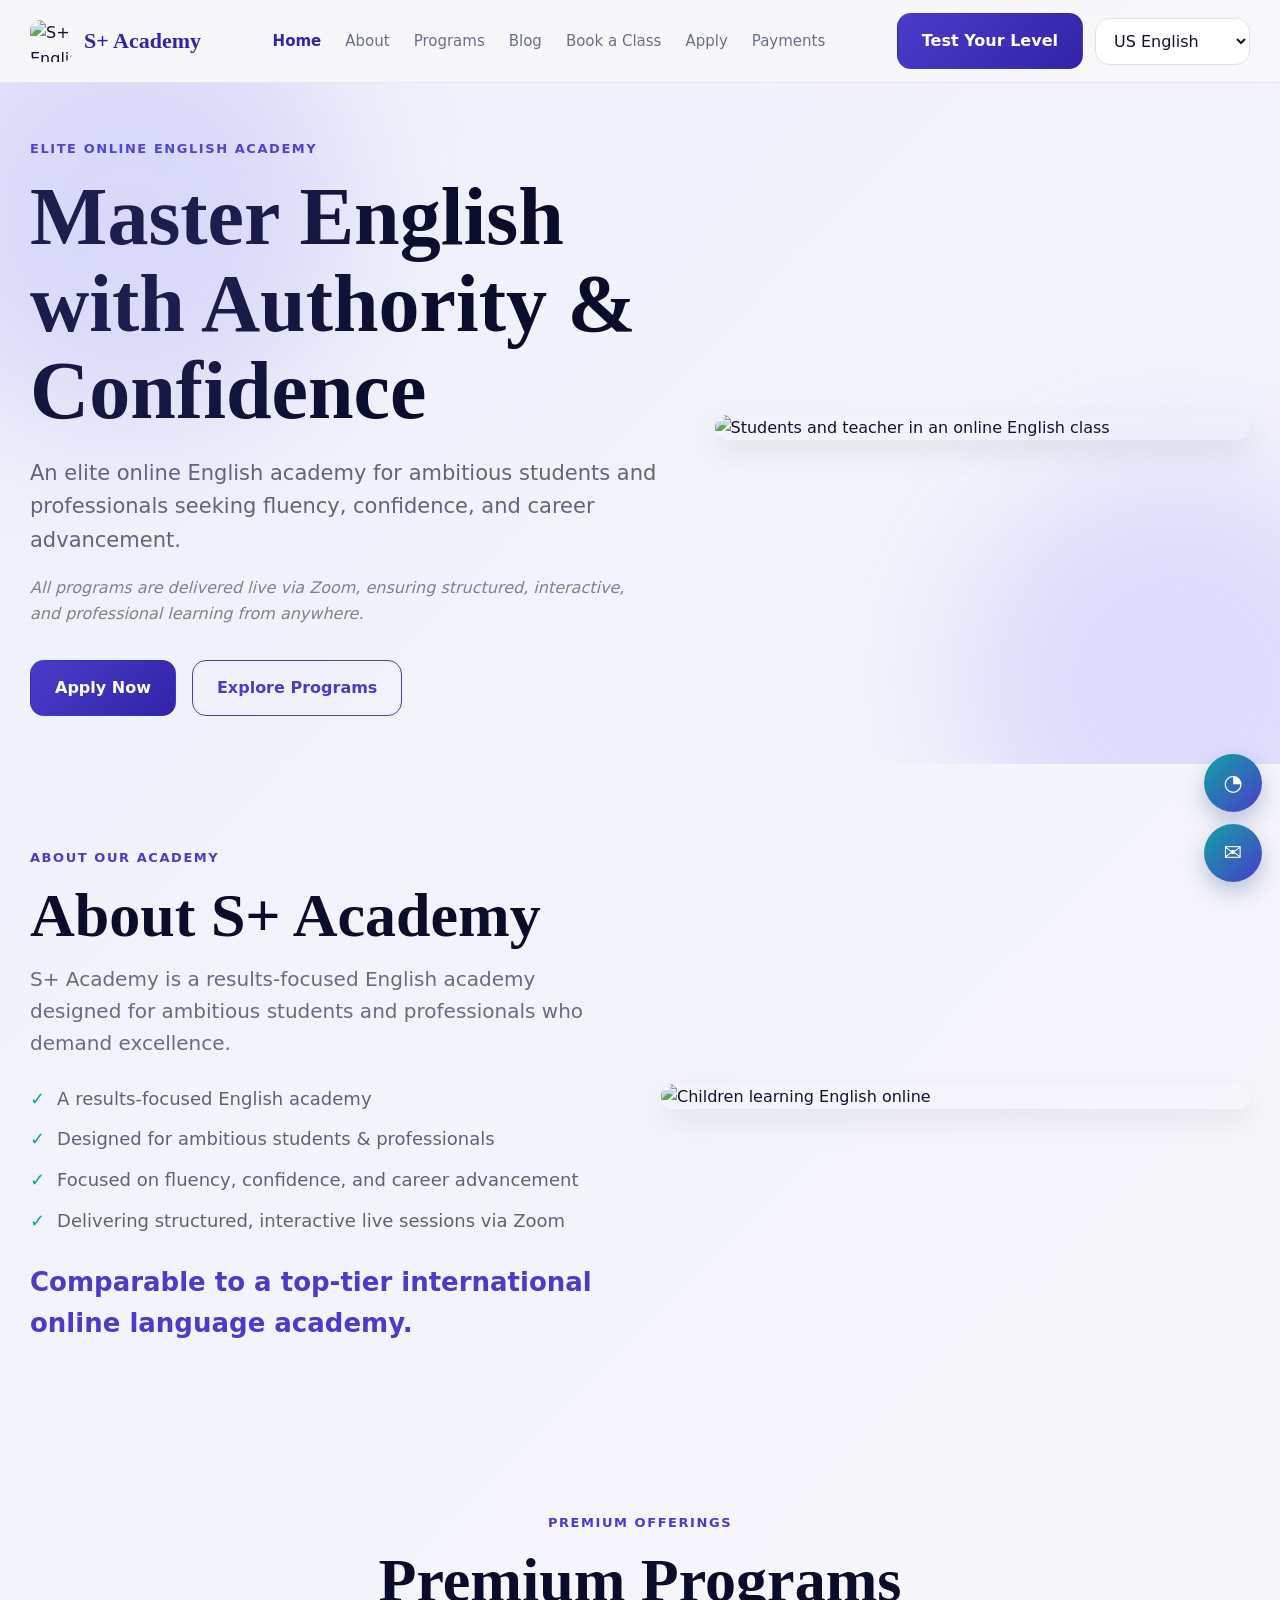
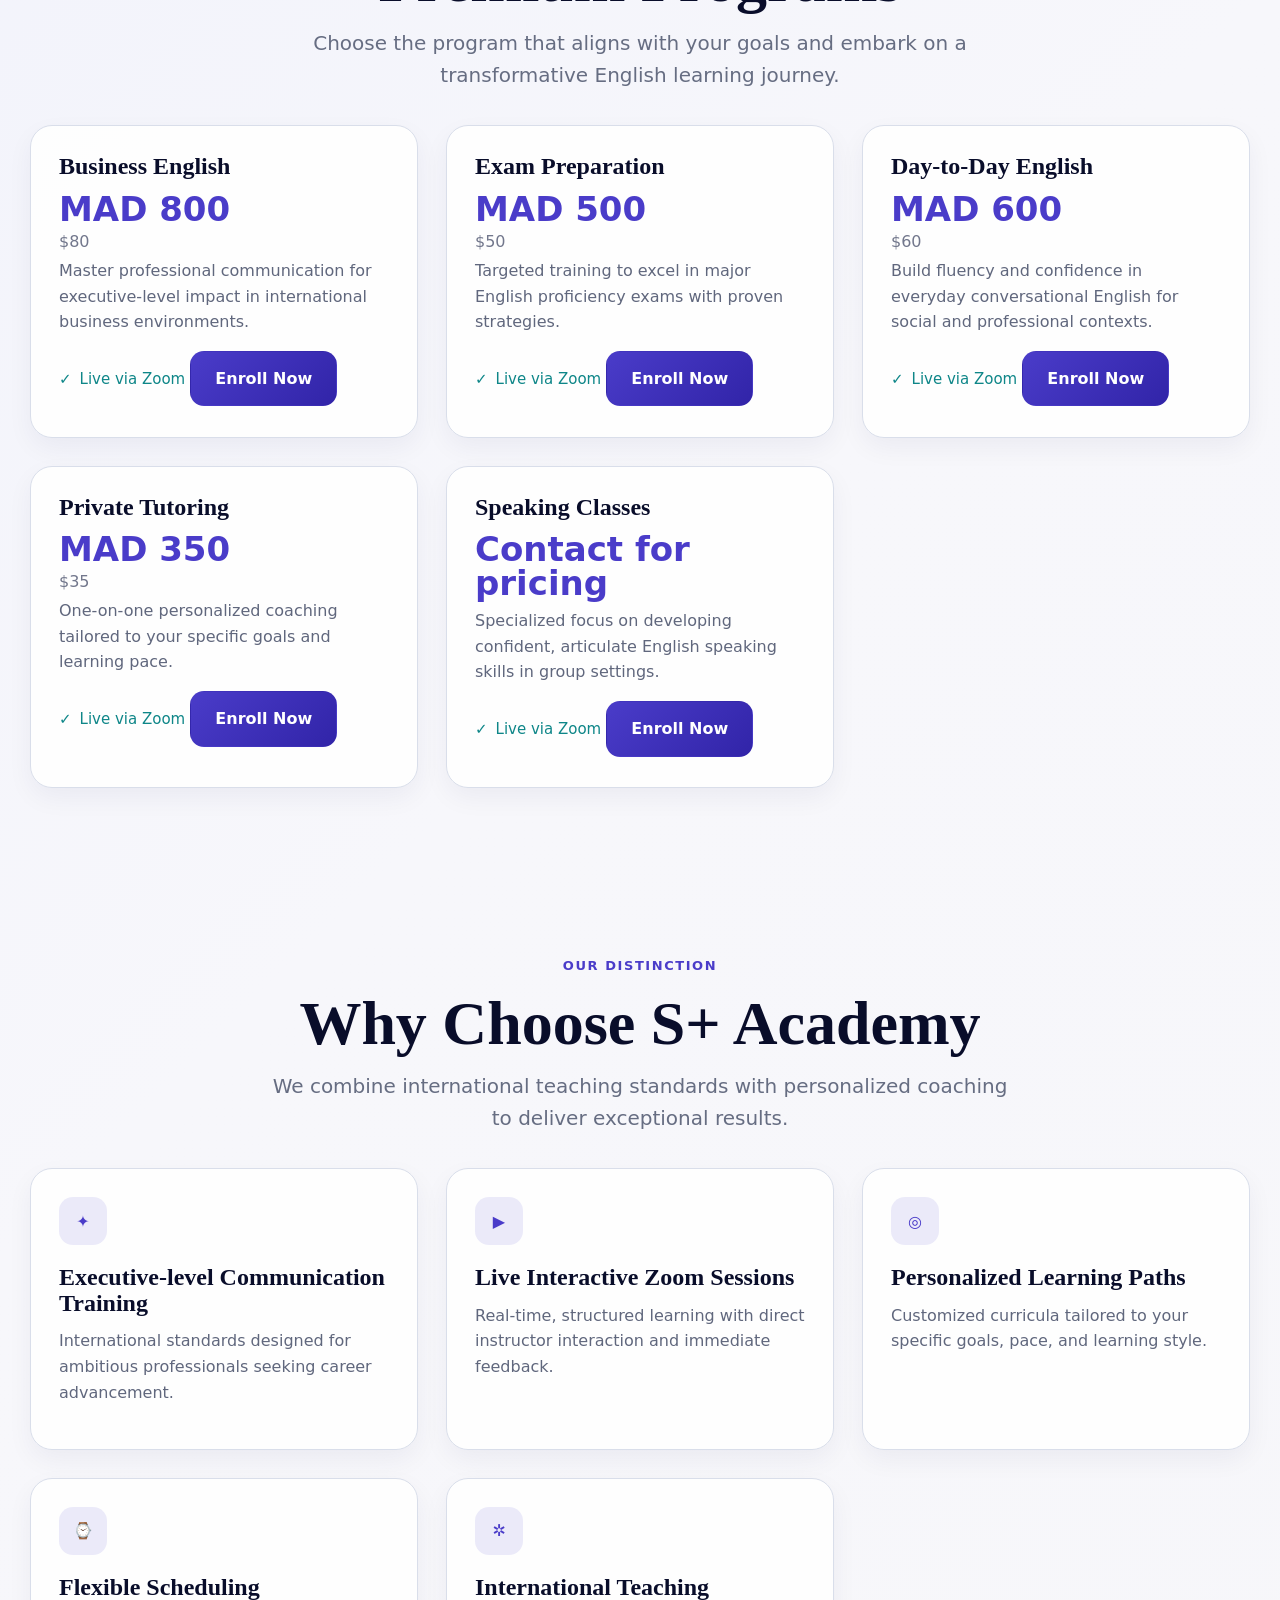
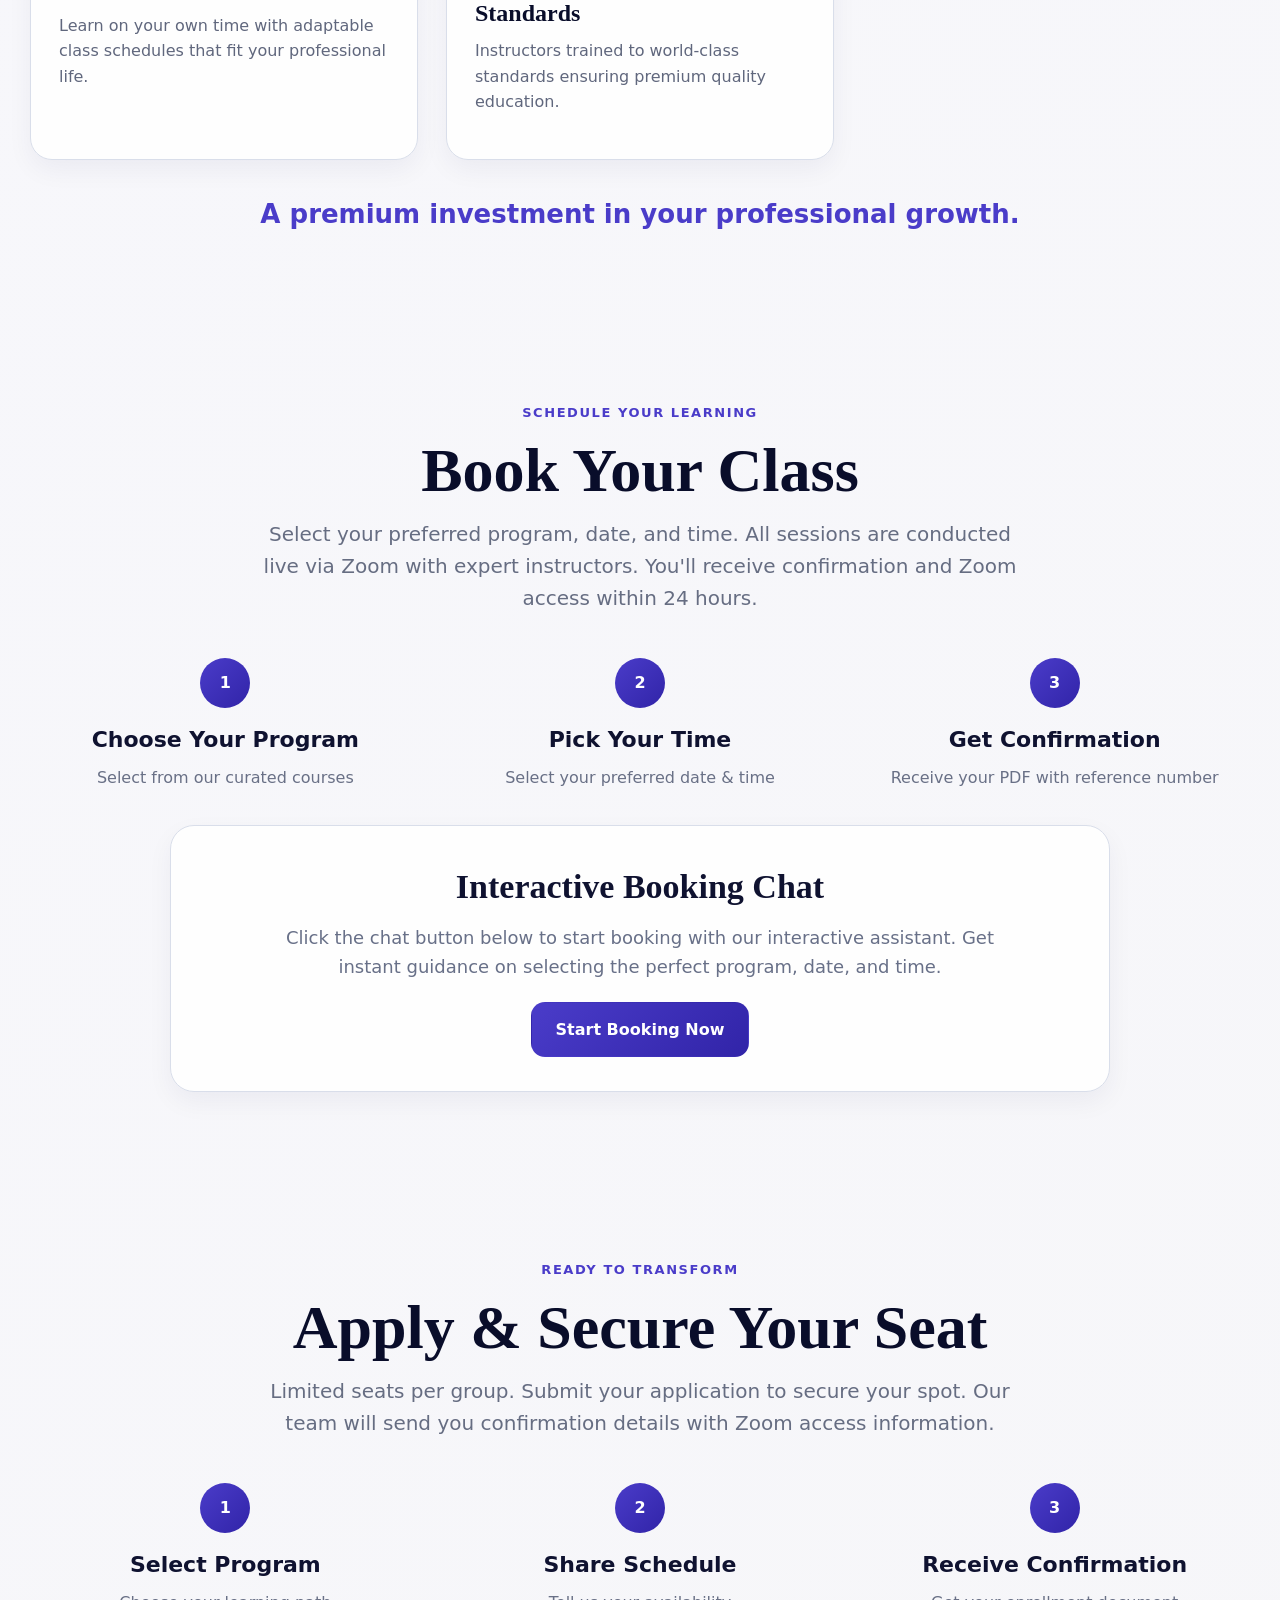
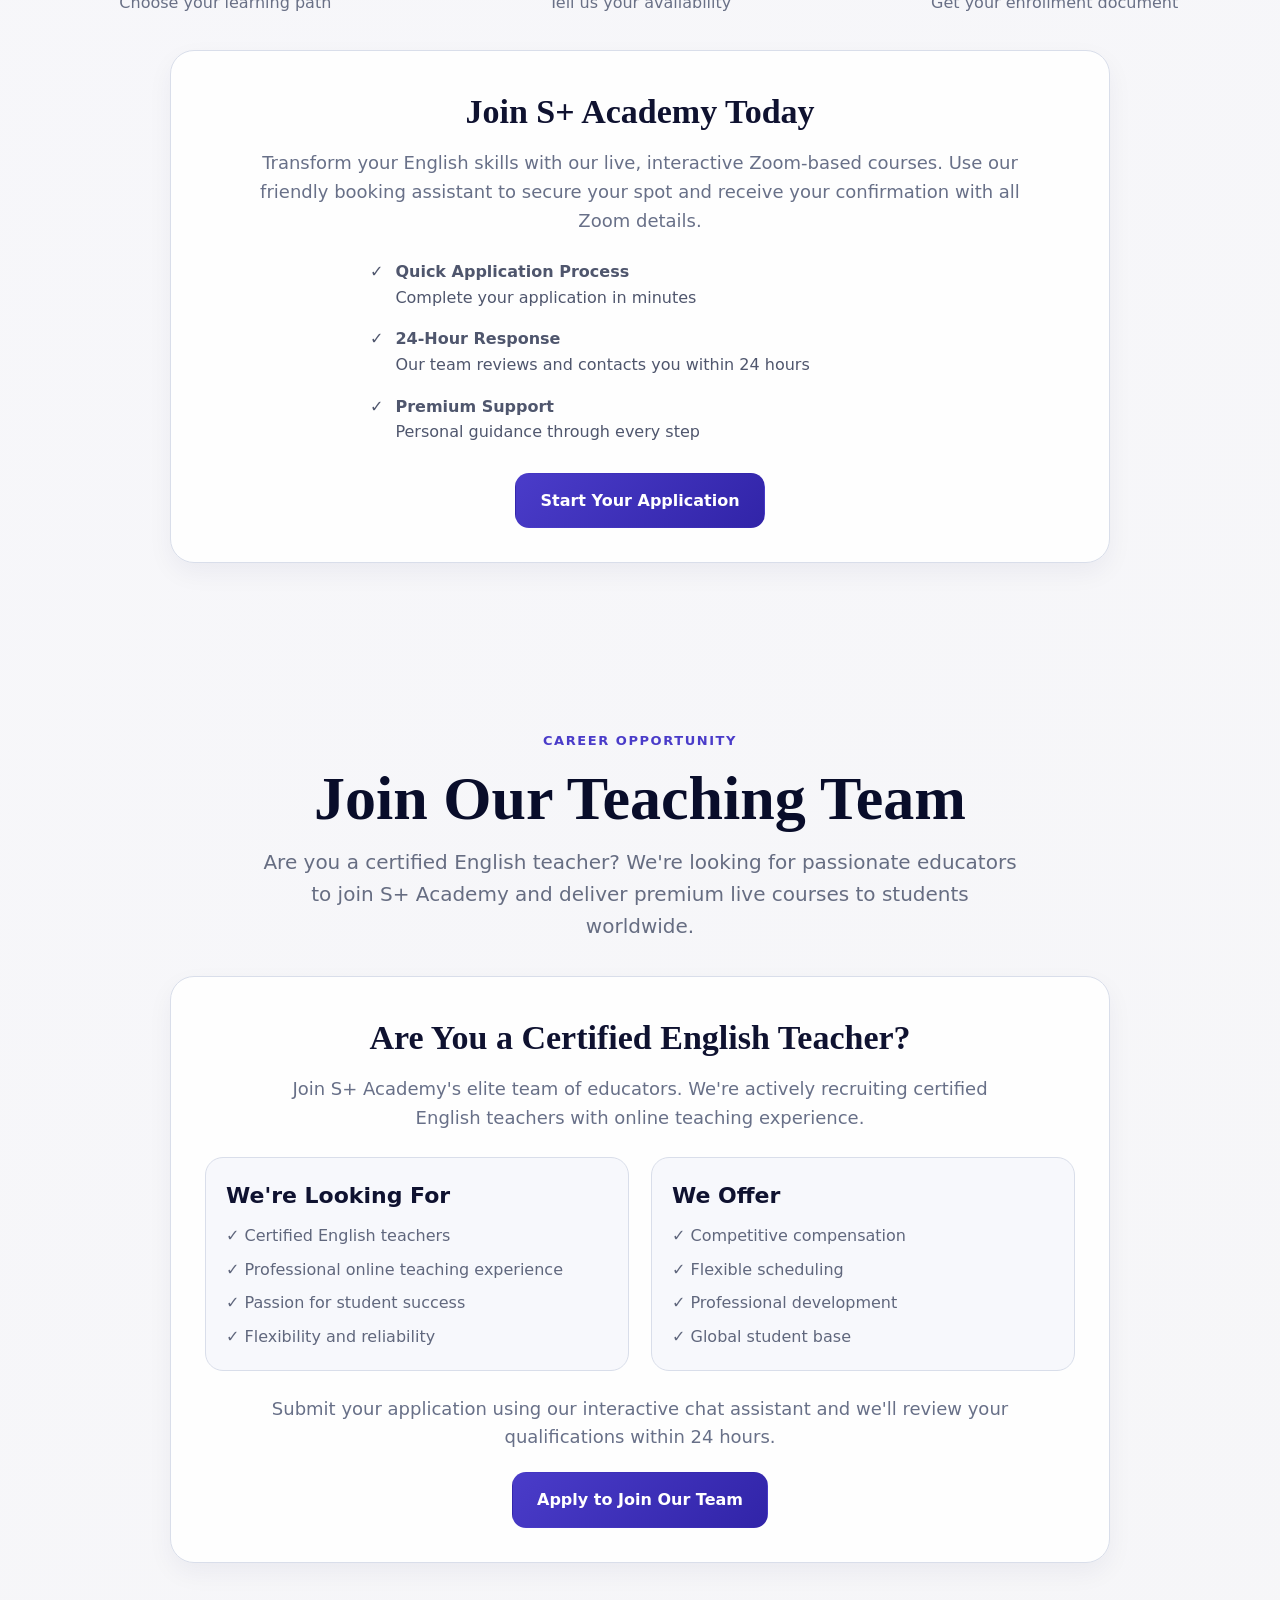
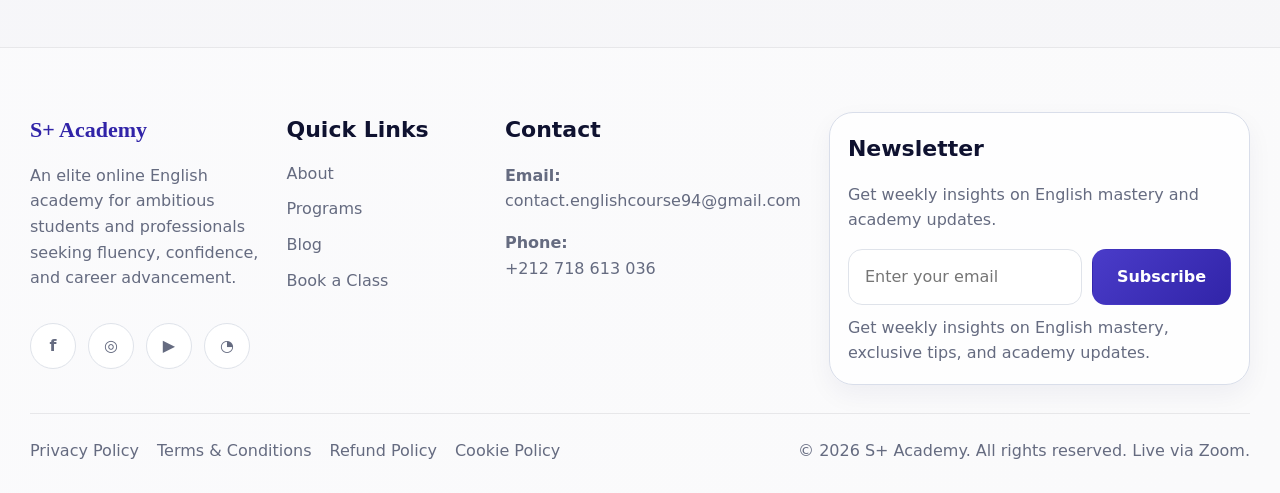
==== index.html @ 8ccba51e "Update index.html" ====
<!DOCTYPE html>
<html lang="en">
<head>
  <meta charset="UTF-8" />
  <meta name="viewport" content="width=device-width, initial-scale=1.0" />
  <title>S+ English Academy | Elite Online English Academy</title>
  <meta name="description" content="S+ English Academy helps ambitious students and professionals master English with confidence through live Zoom programs." />
  <style>
    :root {
      --bg: #f5f5f7;
      --card: #ffffff;
      --text: #0f1230;
      --muted: #6a6f85;
      --line: #dfe3ea;
      --primary: #3124a8;
      --primary-2: #4a3cc9;
      --accent: #11a3a5;
      --shadow: 0 12px 30px rgba(10, 16, 40, 0.08);
      --radius: 22px;
      --max: 1220px;
      --serif: Georgia, "Times New Roman", serif;
      --sans: Inter, ui-sans-serif, system-ui, -apple-system, BlinkMacSystemFont, "Segoe UI", sans-serif;
    }

    * { box-sizing: border-box; }
    html { scroll-behavior: smooth; }
    body {
      margin: 0;
      background: linear-gradient(135deg, #eef0fb 0%, #f7f7fb 35%, #f6f6f8 100%);
      color: var(--text);
      font-family: var(--sans);
      line-height: 1.6;
    }

    body.rtl {
      direction: rtl;
      text-align: right;
    }

    a { color: inherit; text-decoration: none; }
    img { max-width: 100%; display: block; }
    button, select, input {
      font: inherit;
    }

    .container {
      width: min(var(--max), calc(100% - 32px));
      margin: 0 auto;
    }

    .topbar {
      position: sticky;
      top: 0;
      z-index: 50;
      backdrop-filter: blur(12px);
      background: rgba(248, 248, 250, 0.92);
      border-bottom: 1px solid rgba(49, 36, 168, 0.08);
    }

    .nav {
      display: flex;
      align-items: center;
      justify-content: space-between;
      gap: 18px;
      min-height: 82px;
    }

    .brand {
      display: flex;
      align-items: center;
      gap: 12px;
      min-width: 0;
    }

    .brand img {
      width: 42px;
      height: 42px;
      object-fit: contain;
      border-radius: 10px;
    }

    .brand-name {
      font-family: var(--serif);
      font-size: 22px;
      font-weight: 700;
      color: var(--primary);
      white-space: nowrap;
    }

    .nav-links {
      display: flex;
      align-items: center;
      gap: 24px;
      flex-wrap: wrap;
      justify-content: center;
    }

    .nav-links a {
      font-size: 15px;
      color: var(--muted);
      transition: color 0.2s ease;
    }

    .nav-links a:hover,
    .nav-links a.active {
      color: var(--primary);
      font-weight: 600;
    }

    .nav-actions {
      display: flex;
      align-items: center;
      gap: 12px;
    }

    .btn {
      display: inline-flex;
      align-items: center;
      justify-content: center;
      gap: 10px;
      padding: 14px 24px;
      border-radius: 14px;
      border: 1px solid transparent;
      cursor: pointer;
      transition: transform 0.22s ease, box-shadow 0.22s ease, background 0.22s ease, color 0.22s ease;
      font-weight: 700;
    }

    .btn:hover {
      transform: translateY(-2px);
      box-shadow: 0 10px 24px rgba(49, 36, 168, 0.18);
    }

    .btn-primary {
      background: linear-gradient(135deg, var(--primary-2), var(--primary));
      color: #fff;
    }

    .btn-outline {
      border-color: var(--primary-2);
      color: var(--primary-2);
      background: transparent;
    }

    .lang-select {
      border-radius: 14px;
      border: 1px solid var(--line);
      background: #fff;
      padding: 12px 14px;
      min-width: 130px;
      color: var(--text);
    }

    .hero {
      padding: 56px 0 48px;
      position: relative;
      overflow: hidden;
    }

    .hero::before,
    .hero::after {
      content: "";
      position: absolute;
      inset: auto;
      width: 440px;
      height: 440px;
      border-radius: 50%;
      filter: blur(70px);
      opacity: 0.18;
      pointer-events: none;
    }

    .hero::before {
      top: -90px;
      left: -90px;
      background: #786ef2;
    }

    .hero::after {
      right: -120px;
      bottom: -140px;
      background: #7b67ff;
    }

    .hero-grid {
      display: grid;
      grid-template-columns: 1.08fr 0.92fr;
      align-items: center;
      gap: 56px;
    }

    body.rtl .hero-grid {
      grid-template-columns: 0.92fr 1.08fr;
    }

    .eyebrow {
      text-transform: uppercase;
      letter-spacing: 0.12em;
      font-size: 13px;
      color: var(--primary-2);
      font-weight: 700;
      margin-bottom: 14px;
    }

    .hero h1,
    .section-title,
    .card-title,
    .legal h1 {
      font-family: var(--serif);
      line-height: 1.06;
      margin: 0;
      color: #090d2a;
    }

    .hero h1 {
      font-size: clamp(46px, 7vw, 82px);
      margin-bottom: 22px;
    }

    .hero p.lead {
      font-size: clamp(18px, 2vw, 21px);
      color: #5f657c;
      max-width: 720px;
      margin-bottom: 18px;
    }

    .hero p.sublead {
      color: #7c8196;
      font-style: italic;
      max-width: 700px;
      margin-bottom: 34px;
    }

    .hero-actions {
      display: flex;
      gap: 16px;
      flex-wrap: wrap;
    }

    .hero-media img,
    .about-media img {
      width: 100%;
      border-radius: 26px;
      box-shadow: var(--shadow);
      object-fit: cover;
    }

    section {
      padding: 84px 0;
    }

    .section-head {
      text-align: center;
      max-width: 900px;
      margin: 0 auto 34px;
    }

    .section-title {
      font-size: clamp(36px, 5vw, 62px);
      margin-bottom: 14px;
    }

    .section-text {
      color: #666d82;
      font-size: 20px;
      margin: 0 auto;
      max-width: 760px;
    }

    .about-grid {
      display: grid;
      grid-template-columns: 1fr 1fr;
      gap: 42px;
      align-items: center;
    }

    .checklist {
      display: grid;
      gap: 12px;
      margin: 26px 0;
      padding: 0;
      list-style: none;
    }

    .checklist li {
      display: flex;
      gap: 12px;
      align-items: flex-start;
      color: #5c6378;
      font-size: 18px;
    }

    body.rtl .checklist li {
      flex-direction: row-reverse;
    }

    .check {
      color: var(--accent);
      font-weight: 800;
    }

    .highlight-line {
      color: var(--primary-2);
      font-size: 26px;
      font-weight: 700;
      margin-top: 18px;
    }

    .program-grid,
    .features-grid {
      display: grid;
      gap: 28px;
    }

    .program-grid {
      grid-template-columns: repeat(3, minmax(0, 1fr));
    }

    .features-grid {
      grid-template-columns: repeat(3, minmax(0, 1fr));
    }

    .card {
      background: rgba(255, 255, 255, 0.88);
      border: 1px solid #d9deea;
      border-radius: var(--radius);
      padding: 28px;
      box-shadow: 0 10px 26px rgba(16, 26, 80, 0.05);
      transition: transform 0.22s ease, box-shadow 0.22s ease;
    }

    .card:hover {
      transform: translateY(-4px);
      box-shadow: 0 14px 28px rgba(16, 26, 80, 0.12);
    }

    .card-title {
      font-size: 24px;
      margin-bottom: 12px;
    }

    .price {
      color: var(--primary-2);
      font-size: 34px;
      font-weight: 800;
      line-height: 1;
      margin-bottom: 8px;
    }

    .price small {
      display: block;
      font-size: 16px;
      color: #72778c;
      margin-top: 8px;
      font-weight: 500;
    }

    .card p {
      color: #60677d;
      font-size: 16px;
      margin: 0 0 16px;
    }

    .pill {
      display: inline-flex;
      align-items: center;
      gap: 8px;
      color: #0e8688;
      font-size: 15px;
      margin-bottom: 18px;
    }

    .feature-card .icon {
      width: 48px;
      height: 48px;
      display: grid;
      place-items: center;
      border-radius: 14px;
      background: rgba(74, 60, 201, 0.1);
      color: var(--primary-2);
      font-weight: 800;
      margin-bottom: 20px;
    }

    .section-note {
      text-align: center;
      color: var(--primary-2);
      font-size: 26px;
      font-weight: 700;
      margin-top: 34px;
    }

    .assistant-box,
    .apply-box,
    .teacher-box,
    .newsletter-box,
    .legal-card {
      background: rgba(255, 255, 255, 0.88);
      border: 1px solid #d9deea;
      border-radius: 24px;
      box-shadow: 0 10px 26px rgba(16, 26, 80, 0.05);
    }

    .booking-steps,
    .apply-steps {
      display: grid;
      grid-template-columns: repeat(3, minmax(0, 1fr));
      gap: 24px;
      margin: 34px 0 34px;
    }

    .step {
      text-align: center;
      padding: 10px 10px 0;
    }

    .step-number {
      width: 50px;
      height: 50px;
      margin: 0 auto 14px;
      border-radius: 50%;
      display: grid;
      place-items: center;
      background: linear-gradient(135deg, var(--primary-2), var(--primary));
      color: #fff;
      font-weight: 800;
    }

    .step strong {
      display: block;
      font-size: 22px;
      margin-bottom: 8px;
    }

    .step span {
      color: #697086;
      font-size: 16px;
    }

    .assistant-box,
    .apply-box,
    .teacher-box {
      padding: 34px;
      max-width: 940px;
      margin: 0 auto;
      text-align: center;
    }

    .assistant-box h3,
    .apply-box h3,
    .teacher-box h3 {
      margin: 0 0 10px;
      font-size: 34px;
      font-family: var(--serif);
    }

    .assistant-box p,
    .apply-box p,
    .teacher-box p {
      color: #687088;
      margin: 0 auto 20px;
      max-width: 760px;
      font-size: 18px;
    }

    .benefits {
      display: grid;
      gap: 16px;
      text-align: left;
      max-width: 540px;
      margin: 24px auto 28px;
    }

    body.rtl .benefits {
      text-align: right;
    }

    .benefit {
      display: flex;
      gap: 12px;
      align-items: flex-start;
      color: #4f566d;
    }

    body.rtl .benefit {
      flex-direction: row-reverse;
    }

    .teacher-lists {
      display: grid;
      grid-template-columns: repeat(2, minmax(0, 1fr));
      gap: 22px;
      margin: 24px 0;
      text-align: left;
    }

    body.rtl .teacher-lists {
      text-align: right;
    }

    .teacher-panel {
      background: rgba(247, 248, 252, 0.95);
      border: 1px solid #d9deea;
      border-radius: 18px;
      padding: 20px;
    }

    .teacher-panel h4 {
      margin: 0 0 10px;
      font-size: 22px;
    }

    .teacher-panel ul {
      margin: 0;
      padding: 0;
      list-style: none;
      display: grid;
      gap: 8px;
      color: #60677d;
    }

    .footer {
      padding: 64px 0 30px;
      border-top: 1px solid rgba(14, 16, 30, 0.08);
      background: rgba(255, 255, 255, 0.5);
    }

    .footer-grid {
      display: grid;
      grid-template-columns: 1.2fr 1fr 1fr 1.2fr;
      gap: 28px;
      margin-bottom: 28px;
    }

    .footer h4 {
      margin: 0 0 14px;
      font-size: 22px;
    }

    .footer p,
    .footer li,
    .footer a,
    .footer span {
      color: #656b80;
      font-size: 16px;
    }

    .footer ul {
      list-style: none;
      margin: 0;
      padding: 0;
      display: grid;
      gap: 10px;
    }

    .newsletter-box {
      padding: 18px;
    }

    .newsletter-form {
      display: flex;
      gap: 10px;
      margin: 14px 0 10px;
    }

    .newsletter-form input {
      flex: 1;
      min-width: 0;
      border-radius: 14px;
      border: 1px solid var(--line);
      padding: 14px 16px;
      background: #fff;
    }

    .socials {
      display: flex;
      gap: 12px;
      flex-wrap: wrap;
      padding: 16px 0 0;
    }

    .social {
      width: 46px;
      height: 46px;
      border-radius: 50%;
      display: grid;
      place-items: center;
      border: 1px solid var(--line);
      background: #fff;
      color: var(--primary-2);
      font-weight: 800;
    }

    .bottom-bar {
      margin-top: 24px;
      padding-top: 24px;
      border-top: 1px solid rgba(14, 16, 30, 0.08);
      display: flex;
      align-items: center;
      justify-content: space-between;
      gap: 20px;
      flex-wrap: wrap;
    }

    .legal-links {
      display: flex;
      gap: 18px;
      flex-wrap: wrap;
    }

    .floating-actions {
      position: fixed;
      right: 18px;
      bottom: 18px;
      z-index: 60;
      display: flex;
      flex-direction: column;
      gap: 12px;
    }

    body.rtl .floating-actions {
      right: auto;
      left: 18px;
    }

    .float-btn {
      width: 58px;
      height: 58px;
      border-radius: 50%;
      display: grid;
      place-items: center;
      background: linear-gradient(135deg, var(--accent), var(--primary-2));
      color: #fff;
      box-shadow: 0 10px 22px rgba(35, 46, 125, 0.26);
      font-size: 22px;
    }

    .hidden { display: none !important; }

    .legal-wrap {
      padding: 42px 0 72px;
    }

    .legal-card {
      max-width: 920px;
      margin: 0 auto;
      padding: 34px;
    }

    
    .legal h1 {
      font-size: clamp(32px, 4vw, 54px);
      margin-bottom: 10px;
    }

    .legal h2 {
      font-size: 26px;
      margin: 28px 0 12px;
    }

    .legal p,
    .legal li {
      color: #5c6277;
      font-size: 17px;
    }

    .legal ul,
    .legal ol {
      padding-inline-start: 24px;
    }

    @media (max-width: 1100px) {
      .nav-links { display: none; }
      .hero-grid,
      .about-grid,
      .footer-grid,
      .teacher-lists,
      .program-grid,
      .features-grid {
        grid-template-columns: 1fr 1fr;
      }
    }

    @media (max-width: 760px) {
      .hero-grid,
      .about-grid,
      .program-grid,
      .features-grid,
      .booking-steps,
      .apply-steps,
      .teacher-lists,
      .footer-grid {
        grid-template-columns: 1fr;
      }

      .nav {
        min-height: 72px;
      }

      .brand-name {
        font-size: 18px;
      }

      .nav-actions .btn-primary {
        display: none;
      }

      .hero {
        padding-top: 28px;
      }

      .hero-actions,
      .newsletter-form,
      .bottom-bar {
        flex-direction: column;
        align-items: stretch;
      }

      .lang-select,
      .btn,
      .newsletter-form input {
        width: 100%;
      }

      .assistant-box,
      .apply-box,
      .teacher-box,
      .legal-card {
        padding: 24px;
      }

      .section-text {
        font-size: 18px;
      }
    }
  </style>
</head>
<body>
  <header class="topbar">
    <div class="container nav">
      <a class="brand" href="#home">
        <img src="assets/logo.png" alt="S+ English Academy logo" />
        <span class="brand-name" data-i18n="brandName">S+ Academy</span>
      </a>

      <nav class="nav-links">
        <a href="#home" class="active" data-i18n="nav.home">Home</a>
        <a href="#about" data-i18n="nav.about">About</a>
        <a href="#programs" data-i18n="nav.programs">Programs</a>
        <a href="#blog" data-i18n="nav.blog">Blog</a>
        <a href="booking.html" data-i18n="nav.book">Book a Class</a>
        <a href="teacher-apply.html" data-i18n="nav.apply">Apply</a>
        <a href="#payments" data-i18n="nav.payments">Payments</a>
      </nav>

      <div class="nav-actions">
        <a class="btn btn-primary" href="test.html" data-i18n="nav.test">Test Your Level</a>
        <select id="languageSelect" class="lang-select" aria-label="Select language">
          <option value="en">US English</option>
          <option value="fr">FR Français</option>
          <option value="es">ES Español</option>
          <option value="pt">PT Português</option>
          <option value="zh">CN 中文</option>
          <option value="ar">SA العربية</option>
        </select>
      </div>
    </div>
  </header>

  <main id="siteContent">
    <section id="home" class="hero">
      <div class="container hero-grid">
        <div class="hero-copy">
          <div class="eyebrow" data-i18n="hero.eyebrow">Elite Online English Academy</div>
          <h1 data-i18n="hero.title">Master English with Authority & Confidence</h1>
          <p class="lead" data-i18n="hero.text">An elite online English academy for ambitious students and professionals seeking fluency, confidence, and career advancement.</p>
          <p class="sublead" data-i18n="hero.subtext">All programs are delivered live via Zoom, ensuring structured, interactive, and professional learning from anywhere.</p>
          <div class="hero-actions">
            <a class="btn btn-primary" href="teacher-apply.html" data-i18n="hero.ctaPrimary">Apply Now</a>
            <a class="btn btn-outline" href="#programs" data-i18n="hero.ctaSecondary">Explore Programs</a>
          </div>
        </div>
        <div class="hero-media">
          <img src="https://images.unsplash.com/photo-1571260899304-425eee4c7efc?auto=format&fit=crop&w=1200&q=80" alt="Students and teacher in an online English class" />
        </div>
      </div>
    </section>

    <section id="about">
      <div class="container about-grid">
        <div class="about-copy">
          <div class="eyebrow" data-i18n="about.eyebrow">About Our Academy</div>
          <h2 class="section-title" data-i18n="about.title">About S+ Academy</h2>
          <p class="section-text" style="text-align:inherit; margin:0; max-width:none;" data-i18n="about.text">S+ Academy is a results-focused English academy designed for ambitious students and professionals who demand excellence.</p>
          <ul class="checklist">
            <li><span class="check">✓</span><span data-i18n="about.b1">A results-focused English academy</span></li>
            <li><span class="check">✓</span><span data-i18n="about.b2">Designed for ambitious students & professionals</span></li>
            <li><span class="check">✓</span><span data-i18n="about.b3">Focused on fluency, confidence, and career advancement</span></li>
            <li><span class="check">✓</span><span data-i18n="about.b4">Delivering structured, interactive live sessions via Zoom</span></li>
          </ul>
          <div class="highlight-line" data-i18n="about.highlight">Comparable to a top-tier international online language academy.</div>
        </div>
        <div class="about-media">
          <img src="https://images.unsplash.com/photo-1588072432836-e10032774350?auto=format&fit=crop&w=1200&q=80" alt="Children learning English online" />
        </div>
      </div>
    </section>

    <section id="programs">
      <div class="container">
        <div class="section-head">
          <div class="eyebrow" data-i18n="programs.eyebrow">Premium Offerings</div>
          <h2 class="section-title" data-i18n="programs.title">Premium Programs</h2>
          <p class="section-text" data-i18n="programs.text">Choose the program that aligns with your goals and embark on a transformative English learning journey.</p>
        </div>

        <div class="program-grid">
          <article class="card">
            <h3 class="card-title" data-i18n="programs.business.title">Business English</h3>
            <div class="price">MAD 800<small>$80</small></div>
            <p data-i18n="programs.business.text">Master professional communication for executive-level impact in international business environments.</p>
            <div class="pill">✓ <span data-i18n="common.liveZoom">Live via Zoom</span></div>
            <a class="btn btn-primary" href="booking.html" data-i18n="common.enroll">Enroll Now</a>
          </article>

          <article class="card">
            <h3 class="card-title" data-i18n="programs.exam.title">Exam Preparation</h3>
            <div class="price">MAD 500<small>$50</small></div>
            <p data-i18n="programs.exam.text">Targeted training to excel in major English proficiency exams with proven strategies.</p>
            <div class="pill">✓ <span data-i18n="common.liveZoom">Live via Zoom</span></div>
            <a class="btn btn-primary" href="booking.html" data-i18n="common.enroll">Enroll Now</a>
          </article>

          <article class="card">
            <h3 class="card-title" data-i18n="programs.day.title">Day-to-Day English</h3>
            <div class="price">MAD 600<small>$60</small></div>
            <p data-i18n="programs.day.text">Build fluency and confidence in everyday conversational English for social and professional contexts.</p>
            <div class="pill">✓ <span data-i18n="common.liveZoom">Live via Zoom</span></div>
            <a class="btn btn-primary" href="booking.html" data-i18n="common.enroll">Enroll Now</a>
          </article>

          <article class="card">
            <h3 class="card-title" data-i18n="programs.private.title">Private Tutoring</h3>
            <div class="price">MAD 350<small>$35</small></div>
            <p data-i18n="programs.private.text">One-on-one personalized coaching tailored to your specific goals and learning pace.</p>
            <div class="pill">✓ <span data-i18n="common.liveZoom">Live via Zoom</span></div>
            <a class="btn btn-primary" href="booking.html" data-i18n="common.enroll">Enroll Now</a>
          </article>

          <article class="card">
            <h3 class="card-title" data-i18n="programs.speaking.title">Speaking Classes</h3>
            <div class="price" data-i18n="programs.speaking.price">Contact for pricing</div>
            <p data-i18n="programs.speaking.text">Specialized focus on developing confident, articulate English speaking skills in group settings.</p>
            <div class="pill">✓ <span data-i18n="common.liveZoom">Live via Zoom</span></div>
            <a class="btn btn-primary" href="booking.html" data-i18n="common.enroll">Enroll Now</a>
          </article>
        </div>
      </div>
    </section>

    <section id="why">
      <div class="container">
        <div class="section-head">
          <div class="eyebrow" data-i18n="why.eyebrow">Our Distinction</div>
          <h2 class="section-title" data-i18n="why.title">Why Choose S+ Academy</h2>
          <p class="section-text" data-i18n="why.text">We combine international teaching standards with personalized coaching to deliver exceptional results.</p>
        </div>

        <div class="features-grid">
          <article class="card feature-card">
            <div class="icon">✦</div>
            <h3 class="card-title" data-i18n="why.f1.title">Executive-level Communication Training</h3>
            <p data-i18n="why.f1.text">International standards designed for ambitious professionals seeking career advancement.</p>
          </article>
          <article class="card feature-card">
            <div class="icon">▶</div>
            <h3 class="card-title" data-i18n="why.f2.title">Live Interactive Zoom Sessions</h3>
            <p data-i18n="why.f2.text">Real-time, structured learning with direct instructor interaction and immediate feedback.</p>
          </article>
          <article class="card feature-card">
            <div class="icon">◎</div>
            <h3 class="card-title" data-i18n="why.f3.title">Personalized Learning Paths</h3>
            <p data-i18n="why.f3.text">Customized curricula tailored to your specific goals, pace, and learning style.</p>
          </article>
          <article class="card feature-card">
            <div class="icon">⌚</div>
            <h3 class="card-title" data-i18n="why.f4.title">Flexible Scheduling</h3>
            <p data-i18n="why.f4.text">Learn on your own time with adaptable class schedules that fit your professional life.</p>
          </article>
          <article class="card feature-card">
            <div class="icon">✲</div>
            <h3 class="card-title" data-i18n="why.f5.title">International Teaching Standards</h3>
            <p data-i18n="why.f5.text">Instructors trained to world-class standards ensuring premium quality education.</p>
          </article>
        </div>
        <div class="section-note" data-i18n="why.note">A premium investment in your professional growth.</div>
      </div>
    </section>

    <section id="booking">
      <div class="container">
        <div class="section-head">
          <div class="eyebrow" data-i18n="booking.eyebrow">Schedule Your Learning</div>
          <h2 class="section-title" data-i18n="booking.title">Book Your Class</h2>
          <p class="section-text" data-i18n="booking.text">Select your preferred program, date, and time. All sessions are conducted live via Zoom with expert instructors. You'll receive confirmation and Zoom access within 24 hours.</p>
        </div>

        <div class="booking-steps">
          <div class="step">
            <div class="step-number">1</div>
            <strong data-i18n="booking.s1.title">Choose Your Program</strong>
            <span data-i18n="booking.s1.text">Select from our curated courses</span>
          </div>
          <div class="step">
            <div class="step-number">2</div>
            <strong data-i18n="booking.s2.title">Pick Your Time</strong>
            <span data-i18n="booking.s2.text">Select your preferred date & time</span>
          </div>
          <div class="step">
            <div class="step-number">3</div>
            <strong data-i18n="booking.s3.title">Get Confirmation</strong>
            <span data-i18n="booking.s3.text">Receive your PDF with reference number</span>
          </div>
        </div>

        <div class="assistant-box">
          <h3 data-i18n="booking.chatTitle">Interactive Booking Chat</h3>
          <p data-i18n="booking.chatText">Click the chat button below to start booking with our interactive assistant. Get instant guidance on selecting the perfect program, date, and time.</p>
          <a class="btn btn-primary" href="https://wa.me/212718613036?text=Hello%20I%20want%20to%20book%20an%20English%20class" target="_blank" rel="noopener" data-i18n="booking.chatBtn">Start Booking Now</a>
        </div>
      </div>
    </section>

    <section id="apply">
      <div class="container">
        <div class="section-head">
          <div class="eyebrow" data-i18n="apply.eyebrow">Ready to Transform</div>
          <h2 class="section-title" data-i18n="apply.title">Apply & Secure Your Seat</h2>
          <p class="section-text" data-i18n="apply.text">Limited seats per group. Submit your application to secure your spot. Our team will send you confirmation details with Zoom access information.</p>
        </div>

        <div class="apply-steps">
          <div class="step">
            <div class="step-number">1</div>
            <strong data-i18n="apply.s1.title">Select Program</strong>
            <span data-i18n="apply.s1.text">Choose your learning path</span>
          </div>
          <div class="step">
            <div class="step-number">2</div>
            <strong data-i18n="apply.s2.title">Share Schedule</strong>
            <span data-i18n="apply.s2.text">Tell us your availability</span>
          </div>
          <div class="step">
            <div class="step-number">3</div>
            <strong data-i18n="apply.s3.title">Receive Confirmation</strong>
            <span data-i18n="apply.s3.text">Get your enrollment document</span>
          </div>
        </div>

        <div class="apply-box">
          <h3 data-i18n="apply.boxTitle">Join S+ Academy Today</h3>
          <p data-i18n="apply.boxText">Transform your English skills with our live, interactive Zoom-based courses. Use our friendly booking assistant to secure your spot and receive your confirmation with all Zoom details.</p>
          <div class="benefits">
            <div class="benefit">✓ <div><strong data-i18n="apply.b1.title">Quick Application Process</strong><div data-i18n="apply.b1.text">Complete your application in minutes</div></div></div>
            <div class="benefit">✓ <div><strong data-i18n="apply.b2.title">24-Hour Response</strong><div data-i18n="apply.b2.text">Our team reviews and contacts you within 24 hours</div></div></div>
            <div class="benefit">✓ <div><strong data-i18n="apply.b3.title">Premium Support</strong><div data-i18n="apply.b3.text">Personal guidance through every step</div></div></div>
          </div>
          <a class="btn btn-primary" href="booking.html" data-i18n="apply.button">Start Your Application</a>
        </div>
      </div>
    </section>

    <section id="teachers">
      <div class="container">
        <div class="section-head">
          <div class="eyebrow" data-i18n="teachers.eyebrow">Career Opportunity</div>
          <h2 class="section-title" data-i18n="teachers.title">Join Our Teaching Team</h2>
          <p class="section-text" data-i18n="teachers.text">Are you a certified English teacher? We're looking for passionate educators to join S+ Academy and deliver premium live courses to students worldwide.</p>
        </div>

        <div class="teacher-box">
          <h3 data-i18n="teachers.boxTitle">Are You a Certified English Teacher?</h3>
          <p data-i18n="teachers.boxText">Join S+ Academy's elite team of educators. We're actively recruiting certified English teachers with online teaching experience.</p>
          <div class="teacher-lists">
            <div class="teacher-panel">
              <h4 data-i18n="teachers.needTitle">We're Looking For</h4>
              <ul>
                <li data-i18n="teachers.need1">✓ Certified English teachers</li>
                <li data-i18n="teachers.need2">✓ Professional online teaching experience</li>
                <li data-i18n="teachers.need3">✓ Passion for student success</li>
                <li data-i18n="teachers.need4">✓ Flexibility and reliability</li>
              </ul>
            </div>
            <div class="teacher-panel">
              <h4 data-i18n="teachers.offerTitle">We Offer</h4>
              <ul>
                <li data-i18n="teachers.offer1">✓ Competitive compensation</li>
                <li data-i18n="teachers.offer2">✓ Flexible scheduling</li>
                <li data-i18n="teachers.offer3">✓ Professional development</li>
                <li data-i18n="teachers.offer4">✓ Global student base</li>
              </ul>
            </div>
          </div>
          <p data-i18n="teachers.applyText">Submit your application using our interactive chat assistant and we'll review your qualifications within 24 hours.</p>
          <a class="btn btn-primary" href="teacher-apply.html" data-i18n="teachers.button">Apply to Join Our Team</a>
        </div>
      </div>
    </section>

    <section id="test" class="hidden"></section>

    <section id="blog" class="hidden"></section>
    <section id="payments" class="hidden"></section>
  </main>

  <section id="legalPages" class="legal-wrap hidden">
    <div class="container legal-card legal" id="legalContent"></div>
  </section>

  <footer class="footer">
    <div class="container">
      <div class="footer-grid">
        <div>
          <h4 class="brand-name" style="margin:0 0 12px; display:block;" data-i18n="brandName">S+ Academy</h4>
          <p data-i18n="footer.about">An elite online English academy for ambitious students and professionals seeking fluency, confidence, and career advancement.</p>
          <div class="socials">
            <a class="social" href="https://web.facebook.com/profile.php?id=61575084196785" target="_blank" rel="noopener" aria-label="Facebook">f</a>
            <a class="social" href="https://www.instagram.com/splusenglishcourse/" target="_blank" rel="noopener" aria-label="Instagram">◎</a>
            <a class="social" href="https://www.youtube.com/@S.Plus.English.Course" target="_blank" rel="noopener" aria-label="YouTube">▶</a>
            <a class="social" href="https://wa.me/212718613036" target="_blank" rel="noopener" aria-label="WhatsApp">◔</a>
          </div>
        </div>

        <div>
          <h4 data-i18n="footer.quick">Quick Links</h4>
          <ul>
            <li><a href="#about" data-i18n="nav.about">About</a></li>
            <li><a href="#programs" data-i18n="nav.programs">Programs</a></li>
            <li><a href="#blog" data-i18n="nav.blog">Blog</a></li>
            <li><a href="#booking" data-i18n="nav.book">Book a Class</a></li>
          </ul>
        </div>

        <div>
          <h4 data-i18n="footer.contact">Contact</h4>
          <p><strong data-i18n="footer.email">Email:</strong><br />contact.englishcourse94@gmail.com</p>
          <p><strong data-i18n="footer.phone">Phone:</strong><br />+212 718 613 036</p>
        </div>

        <div class="newsletter-box">
          <h4 data-i18n="footer.newsletter">Newsletter</h4>
          <p data-i18n="footer.newsText">Get weekly insights on English mastery and academy updates.</p>
          <form class="newsletter-form" onsubmit="event.preventDefault(); alert(currentLang === 'ar' ? 'تم الاشتراك بنجاح' : currentLang === 'zh' ? '订阅成功' : 'Subscribed successfully');">
            <input type="email" required data-i18n-placeholder="footer.emailPlaceholder" placeholder="Enter your email" />
            <button class="btn btn-primary" type="submit" data-i18n="footer.subscribe">Subscribe</button>
          </form>
          <span data-i18n="footer.newsSub">Get weekly insights on English mastery, exclusive tips, and academy updates.</span>
        </div>
      </div>

      <div class="bottom-bar">
        <div class="legal-links">
          <a href="#privacy" data-legal="privacy" data-i18n="footer.privacy">Privacy Policy</a>
          <a href="#terms" data-legal="terms" data-i18n="footer.terms">Terms & Conditions</a>
          <a href="#refund" data-legal="refund" data-i18n="footer.refund">Refund Policy</a>
          <a href="#cookies" data-legal="cookies" data-i18n="footer.cookies">Cookie Policy</a>
        </div>
        <span data-i18n="footer.copy">© 2026 S+ Academy. All rights reserved. Live via Zoom.</span>
      </div>
    </div>
  </footer>

  <div class="floating-actions">
    <a class="float-btn" href="booking.html" aria-label="Booking chat">◔</a>
    <a class="float-btn" href="teacher-apply.html" aria-label="Teacher application chat">✉</a>
  </div>

  <script>
    const translations = {
      en: {
        brandName: 'S+ Academy',
        nav: { home: 'Home', about: 'About', programs: 'Programs', blog: 'Blog', book: 'Book a Class', apply: 'Apply', payments: 'Payments', test: 'Test Your Level' },
        hero: { eyebrow: 'Elite Online English Academy', title: 'Master English with Authority & Confidence', text: 'An elite online English academy for ambitious students and professionals seeking fluency, confidence, and career advancement.', subtext: 'All programs are delivered live via Zoom, ensuring structured, interactive, and professional learning from anywhere.', ctaPrimary: 'Apply Now', ctaSecondary: 'Explore Programs' },
        about: { eyebrow: 'About Our Academy', title: 'About S+ Academy', text: 'S+ Academy is a results-focused English academy designed for ambitious students and professionals who demand excellence.', b1: 'A results-focused English academy', b2: 'Designed for ambitious students & professionals', b3: 'Focused on fluency, confidence, and career advancement', b4: 'Delivering structured, interactive live sessions via Zoom', highlight: 'Comparable to a top-tier international online language academy.' },
        programs: {
          eyebrow: 'Premium Offerings', title: 'Premium Programs', text: 'Choose the program that aligns with your goals and embark on a transformative English learning journey.',
          business: { title: 'Business English', text: 'Master professional communication for executive-level impact in international business environments.' },
          exam: { title: 'Exam Preparation', text: 'Targeted training to excel in major English proficiency exams with proven strategies.' },
          day: { title: 'Day-to-Day English', text: 'Build fluency and confidence in everyday conversational English for social and professional contexts.' },
          private: { title: 'Private Tutoring', text: 'One-on-one personalized coaching tailored to your specific goals and learning pace.' },
          speaking: { title: 'Speaking Classes', price: 'Contact for pricing', text: 'Specialized focus on developing confident, articulate English speaking skills in group settings.' }
        },
        common: { liveZoom: 'Live via Zoom', enroll: 'Enroll Now' },
        why: {
          eyebrow: 'Our Distinction', title: 'Why Choose S+ Academy', text: 'We combine international teaching standards with personalized coaching to deliver exceptional results.',
          f1: { title: 'Executive-level Communication Training', text: 'International standards designed for ambitious professionals seeking career advancement.' },
          f2: { title: 'Live Interactive Zoom Sessions', text: 'Real-time, structured learning with direct instructor interaction and immediate feedback.' },
          f3: { title: 'Personalized Learning Paths', text: 'Customized curricula tailored to your specific goals, pace, and learning style.' },
          f4: { title: 'Flexible Scheduling', text: 'Learn on your own time with adaptable class schedules that fit your professional life.' },
          f5: { title: 'International Teaching Standards', text: 'Instructors trained to world-class standards ensuring premium quality education.' },
          note: 'A premium investment in your professional growth.'
        },
        booking: {
          eyebrow: 'Schedule Your Learning', title: 'Book Your Class', text: "Select your preferred program, date, and time. All sessions are conducted live via Zoom with expert instructors. You'll receive confirmation and Zoom access within 24 hours.",
          s1: { title: 'Choose Your Program', text: 'Select from our curated courses' },
          s2: { title: 'Pick Your Time', text: 'Select your preferred date & time' },
          s3: { title: 'Get Confirmation', text: 'Receive your PDF with reference number' },
          chatTitle: 'Interactive Booking Chat', chatText: 'Click the chat button below to start booking with our interactive assistant. Get instant guidance on selecting the perfect program, date, and time.', chatBtn: 'Start Booking Now'
        },
        apply: {
          eyebrow: 'Ready to Transform', title: 'Apply & Secure Your Seat', text: 'Limited seats per group. Submit your application to secure your spot. Our team will send you confirmation details with Zoom access information.',
          s1: { title: 'Select Program', text: 'Choose your learning path' },
          s2: { title: 'Share Schedule', text: 'Tell us your availability' },
          s3: { title: 'Receive Confirmation', text: 'Get your enrollment document' },
          boxTitle: 'Join S+ Academy Today', boxText: 'Transform your English skills with our live, interactive Zoom-based courses. Use our friendly booking assistant to secure your spot and receive your confirmation with all Zoom details.',
          b1: { title: 'Quick Application Process', text: 'Complete your application in minutes' },
          b2: { title: '24-Hour Response', text: 'Our team reviews and contacts you within 24 hours' },
          b3: { title: 'Premium Support', text: 'Personal guidance through every step' },
          button: 'Start Your Application'
        },
        teachers: {
          eyebrow: 'Career Opportunity', title: 'Join Our Teaching Team', text: "Are you a certified English teacher? We're looking for passionate educators to join S+ Academy and deliver premium live courses to students worldwide.",
          boxTitle: 'Are You a Certified English Teacher?', boxText: "Join S+ Academy's elite team of educators. We're actively recruiting certified English teachers with online teaching experience.",
          needTitle: "We're Looking For", need1: '✓ Certified English teachers', need2: '✓ Professional online teaching experience', need3: '✓ Passion for student success', need4: '✓ Flexibility and reliability',
          offerTitle: 'We Offer', offer1: '✓ Competitive compensation', offer2: '✓ Flexible scheduling', offer3: '✓ Professional development', offer4: '✓ Global student base',
          applyText: "Submit your application using our interactive chat assistant and we'll review your qualifications within 24 hours.", button: 'Apply to Join Our Team'
        },
        footer: {
          about: 'An elite online English academy for ambitious students and professionals seeking fluency, confidence, and career advancement.',
          quick: 'Quick Links', contact: 'Contact', email: 'Email:', phone: 'Phone:', newsletter: 'Newsletter', newsText: 'Get weekly insights on English mastery and academy updates.', emailPlaceholder: 'Enter your email', subscribe: 'Subscribe', newsSub: 'Get weekly insights on English mastery, exclusive tips, and academy updates.', privacy: 'Privacy Policy', terms: 'Terms & Conditions', refund: 'Refund Policy', cookies: 'Cookie Policy', copy: '© 2026 S+ Academy. All rights reserved. Live via Zoom.'
        },
        test: {
          eyebrow: 'Placement Test', title: 'Test Your English Level', text: 'Take one of our 10 quiz versions to estimate your level from A1 to C2. Each attempt selects a quiz randomly and shows your final level instantly.',
          boxTitle: '10-Level Quiz Bank', boxText: 'Our placement system uses 10 randomized quiz sets covering grammar, vocabulary, reading, and usage. Choose the best answer for each question. At the end, you will receive a level estimate from A1 to C2.',
          b1: { title: '10 randomized quiz versions', text: 'A different test can appear each time you start' },
          b2: { title: 'Instant level estimate', text: 'Get a final result from A1 to C2 as soon as you finish' },
          b3: { title: 'Professional screening', text: 'Useful for applicants, students, and placement decisions' },
          start: 'Start Level Test', submit: 'Submit Test', new: 'Load Another Quiz'
        }
      },
      fr: {
        brandName: 'S+ Academy',
        nav: { home: 'Accueil', about: 'À propos', programs: 'Programmes', blog: 'Blog', book: 'Réserver un cours', apply: 'Postuler', payments: 'Paiements', test: 'Tester votre niveau' },
        hero: { eyebrow: 'Académie d’anglais en ligne premium', title: 'Maîtrisez l’anglais avec confiance et autorité', text: 'Une académie d’anglais en ligne premium pour les étudiants ambitieux et les professionnels souhaitant améliorer leur aisance, leur confiance et leur évolution de carrière.', subtext: 'Tous nos cours sont dispensés en direct via Zoom, garantissant un apprentissage structuré, interactif et professionnel depuis n’importe où.', ctaPrimary: 'S’inscrire maintenant', ctaSecondary: 'Découvrir les programmes' },
        about: { eyebrow: 'À propos de notre académie', title: 'À propos de S+ Academy', text: 'S+ Academy est une académie d’anglais axée sur les résultats, conçue pour les étudiants ambitieux et les professionnels en quête d’excellence.', b1: 'Une académie d’anglais orientée résultats', b2: 'Conçue pour les étudiants ambitieux et les professionnels', b3: 'Axée sur l’aisance, la confiance et l’évolution de carrière', b4: 'Cours en direct via Zoom, structurés et interactifs', highlight: 'Comparable à une académie internationale de langue en ligne haut de gamme.' },
        programs: {
          eyebrow: 'Offres premium', title: 'Programmes Premium', text: 'Choisissez le programme qui correspond à vos objectifs et commencez une véritable transformation en anglais.',
          business: { title: 'Anglais des affaires', text: 'Maîtrisez la communication professionnelle pour avoir un impact de haut niveau dans des environnements internationaux.' },
          exam: { title: 'Préparation aux examens', text: 'Une préparation ciblée pour réussir les principaux examens de niveau d’anglais avec des stratégies éprouvées.' },
          day: { title: 'Anglais du quotidien', text: 'Développez votre aisance et votre confiance dans l’anglais conversationnel de tous les jours.' },
          private: { title: 'Cours particuliers', text: 'Un accompagnement personnalisé en individuel, adapté à vos objectifs et à votre rythme.' },
          speaking: { title: 'Cours de conversation', price: 'Contactez-nous pour les tarifs', text: 'Un travail spécialisé pour développer une expression orale claire, fluide et confiante.' }
        },
        common: { liveZoom: 'En direct via Zoom', enroll: 'S’inscrire maintenant' },
        why: {
          eyebrow: 'Notre distinction', title: 'Pourquoi choisir S+ Academy', text: 'Nous combinons des standards d’enseignement internationaux avec un accompagnement personnalisé pour offrir des résultats exceptionnels.',
          f1: { title: 'Communication professionnelle avancée', text: 'Des standards internationaux conçus pour les professionnels ambitieux qui souhaitent progresser.' },
          f2: { title: 'Sessions interactives en direct sur Zoom', text: 'Un apprentissage structuré en temps réel avec interaction directe et retour immédiat.' },
          f3: { title: 'Parcours d’apprentissage personnalisés', text: 'Des programmes conçus selon vos objectifs, votre rythme et votre style d’apprentissage.' },
          f4: { title: 'Horaires flexibles', text: 'Apprenez à votre rythme grâce à des horaires adaptables à votre vie professionnelle.' },
          f5: { title: 'Standards d’enseignement internationaux', text: 'Des enseignants formés selon des standards internationaux pour une qualité premium.' },
          note: 'Un investissement premium pour votre évolution professionnelle.'
        },
        booking: {
          eyebrow: 'Planifiez votre apprentissage', title: 'Réservez votre cours', text: 'Choisissez votre programme, votre date et votre horaire. Tous les cours sont dispensés en direct via Zoom par des enseignants experts. Vous recevrez une confirmation et l’accès Zoom sous 24 heures.',
          s1: { title: 'Choisir un programme', text: 'Sélectionnez parmi nos programmes premium' },
          s2: { title: 'Choisir l’horaire', text: 'Sélectionnez la date et l’heure qui vous conviennent' },
          s3: { title: 'Recevoir la confirmation', text: 'Recevez votre PDF avec numéro de référence' },
          chatTitle: 'Assistant de réservation interactif', chatText: 'Cliquez sur le bouton ci-dessous pour commencer votre réservation avec notre assistant interactif. Recevez une aide instantanée pour choisir le bon programme, la bonne date et le bon horaire.', chatBtn: 'Réserver maintenant'
        },
        apply: {
          eyebrow: 'Prêt à transformer votre avenir', title: 'Postulez et réservez votre place', text: 'Les places sont limitées dans chaque groupe. Envoyez votre demande pour réserver votre place. Notre équipe vous transmettra votre confirmation avec les informations d’accès Zoom.',
          s1: { title: 'Choisir un programme', text: 'Choisissez votre parcours d’apprentissage' },
          s2: { title: 'Partager vos disponibilités', text: 'Indiquez-nous vos disponibilités' },
          s3: { title: 'Recevoir la confirmation', text: 'Recevez votre document d’inscription' },
          boxTitle: 'Rejoignez S+ Academy dès aujourd’hui', boxText: 'Transformez votre anglais avec nos cours interactifs en direct via Zoom. Utilisez notre assistant simple pour réserver votre place et recevoir votre confirmation complète.',
          b1: { title: 'Processus rapide', text: 'Complétez votre demande en quelques minutes' },
          b2: { title: 'Réponse sous 24 heures', text: 'Notre équipe examine votre demande et vous contacte sous 24 heures' },
          b3: { title: 'Accompagnement premium', text: 'Un suivi personnalisé à chaque étape' },
          button: 'Commencer ma demande'
        },
        teachers: {
          eyebrow: 'Opportunité de carrière', title: 'Rejoignez notre équipe pédagogique', text: 'Êtes-vous professeur d’anglais certifié ? Nous recherchons des éducateurs passionnés pour rejoindre S+ Academy et dispenser des cours premium en direct à des étudiants du monde entier.',
          boxTitle: 'Êtes-vous professeur d’anglais certifié ?', boxText: 'Rejoignez l’équipe d’enseignants d’élite de S+ Academy. Nous recrutons activement des professeurs d’anglais certifiés avec une expérience en ligne.',
          needTitle: 'Nous recherchons', need1: '✓ Professeurs d’anglais certifiés', need2: '✓ Expérience professionnelle en enseignement en ligne', need3: '✓ Engagement envers la réussite des étudiants', need4: '✓ Flexibilité et fiabilité',
          offerTitle: 'Nous offrons', offer1: '✓ Rémunération compétitive', offer2: '✓ Horaires flexibles', offer3: '✓ Développement professionnel', offer4: '✓ Base mondiale d’étudiants',
          applyText: 'Soumettez votre candidature via notre assistant interactif et nous examinerons votre profil sous 24 heures.', button: 'Postuler à notre équipe'
        },
        footer: {
          about: 'Une académie d’anglais en ligne premium pour les étudiants ambitieux et les professionnels qui visent l’aisance, la confiance et l’évolution de carrière.',
          quick: 'Liens rapides', contact: 'Contact', email: 'E-mail :', phone: 'Téléphone :', newsletter: 'Newsletter', newsText: 'Recevez chaque semaine des conseils sur la maîtrise de l’anglais et les actualités de l’académie.', emailPlaceholder: 'Entrez votre e-mail', subscribe: 'S’abonner', newsSub: 'Recevez des conseils exclusifs, des mises à jour et des contenus utiles chaque semaine.', privacy: 'Politique de confidentialité', terms: 'Conditions générales', refund: 'Politique de remboursement', cookies: 'Politique de cookies', copy: '© 2026 S+ Academy. Tous droits réservés. En direct via Zoom.'
        },
        test: {
          eyebrow: 'Test de niveau', title: 'Testez votre niveau d’anglais', text: 'Passez l’une de nos 10 versions de quiz pour estimer votre niveau de A1 à C2. Chaque tentative sélectionne un quiz aléatoire et affiche votre résultat immédiatement.',
          boxTitle: 'Banque de 10 quiz', boxText: 'Notre système de placement utilise 10 quiz aléatoires couvrant la grammaire, le vocabulaire, la compréhension et l’usage. Choisissez la meilleure réponse à chaque question pour obtenir une estimation de niveau de A1 à C2.',
          b1: { title: '10 versions aléatoires', text: 'Un quiz différent peut apparaître à chaque démarrage' },
          b2: { title: 'Résultat instantané', text: 'Recevez immédiatement votre estimation de niveau de A1 à C2' },
          b3: { title: 'Évaluation professionnelle', text: 'Utile pour les candidats, les étudiants et le placement' },
          start: 'Commencer le test', submit: 'Soumettre le test', new: 'Charger un autre quiz'
        }
      },
      es: {
        brandName: 'S+ Academy',
        nav: { home: 'Inicio', about: 'Sobre nosotros', programs: 'Programas', blog: 'Blog', book: 'Reservar clase', apply: 'Aplicar', payments: 'Pagos', test: 'Prueba tu nivel' },
        hero: { eyebrow: 'Academia de inglés online premium', title: 'Domina el inglés con confianza y autoridad', text: 'Una academia de inglés online de alto nivel para estudiantes ambiciosos y profesionales que buscan fluidez, confianza y crecimiento profesional.', subtext: 'Todos los programas se imparten en directo a través de Zoom, con una experiencia estructurada, interactiva y profesional desde cualquier lugar.', ctaPrimary: 'Inscribirse ahora', ctaSecondary: 'Explorar programas' },
        about: { eyebrow: 'Sobre nuestra academia', title: 'Sobre S+ Academy', text: 'S+ Academy es una academia de inglés enfocada en resultados, diseñada para estudiantes ambiciosos y profesionales que buscan excelencia.', b1: 'Una academia de inglés orientada a resultados', b2: 'Diseñada para estudiantes ambiciosos y profesionales', b3: 'Enfocada en fluidez, confianza y crecimiento profesional', b4: 'Sesiones en vivo por Zoom, estructuradas e interactivas', highlight: 'Comparable a una academia internacional de idiomas en línea de primer nivel.' },
        programs: {
          eyebrow: 'Ofertas premium', title: 'Programas Premium', text: 'Elige el programa que mejor se adapte a tus objetivos y comienza una transformación real en inglés.',
          business: { title: 'Inglés de negocios', text: 'Domina la comunicación profesional para generar impacto ejecutivo en entornos empresariales internacionales.' },
          exam: { title: 'Preparación de exámenes', text: 'Entrenamiento específico para destacar en los principales exámenes de inglés con estrategias comprobadas.' },
          day: { title: 'Inglés del día a día', text: 'Desarrolla fluidez y seguridad en el inglés conversacional para contextos sociales y profesionales.' },
          private: { title: 'Tutoría privada', text: 'Acompañamiento personalizado uno a uno, adaptado a tus metas y ritmo de aprendizaje.' },
          speaking: { title: 'Clases de conversación', price: 'Consultar precio', text: 'Enfoque especializado para desarrollar una expresión oral segura, clara y fluida en inglés.' }
        },
        common: { liveZoom: 'En vivo por Zoom', enroll: 'Inscribirse ahora' },
        why: {
          eyebrow: 'Nuestra diferencia', title: 'Por qué elegir S+ Academy', text: 'Combinamos estándares internacionales de enseñanza con acompañamiento personalizado para ofrecer resultados excepcionales.',
          f1: { title: 'Comunicación profesional avanzada', text: 'Estándares internacionales diseñados para profesionales ambiciosos que buscan avanzar en su carrera.' },
          f2: { title: 'Sesiones interactivas en vivo por Zoom', text: 'Aprendizaje estructurado en tiempo real con interacción directa y retroalimentación inmediata.' },
          f3: { title: 'Rutas de aprendizaje personalizadas', text: 'Programas diseñados según tus objetivos, tu ritmo y tu estilo de aprendizaje.' },
          f4: { title: 'Horarios flexibles', text: 'Aprende a tu propio ritmo con horarios adaptables a tu vida profesional.' },
          f5: { title: 'Estándares internacionales de enseñanza', text: 'Docentes formados con estándares de clase mundial para ofrecer educación premium.' },
          note: 'Una inversión premium en tu crecimiento profesional.'
        },
        booking: {
          eyebrow: 'Organiza tu aprendizaje', title: 'Reserva tu clase', text: 'Selecciona tu programa, fecha y horario preferidos. Todas las sesiones se realizan en vivo por Zoom con instructores expertos. Recibirás confirmación y acceso a Zoom en un plazo de 24 horas.',
          s1: { title: 'Elegir programa', text: 'Selecciona entre nuestros programas premium' },
          s2: { title: 'Elegir horario', text: 'Selecciona la fecha y la hora que prefieras' },
          s3: { title: 'Recibir confirmación', text: 'Recibe tu PDF con número de referencia' },
          chatTitle: 'Asistente interactivo de reservas', chatText: 'Haz clic en el botón de abajo para comenzar tu reserva con nuestro asistente interactivo. Recibe ayuda inmediata para elegir el programa, la fecha y la hora ideales.', chatBtn: 'Reservar ahora'
        },
        apply: {
          eyebrow: 'Listo para transformar tu futuro', title: 'Aplica y asegura tu plaza', text: 'Las plazas por grupo son limitadas. Envía tu solicitud para asegurar tu lugar. Nuestro equipo te enviará la confirmación con los detalles de acceso a Zoom.',
          s1: { title: 'Seleccionar programa', text: 'Elige tu ruta de aprendizaje' },
          s2: { title: 'Compartir horario', text: 'Cuéntanos tu disponibilidad' },
          s3: { title: 'Recibir confirmación', text: 'Obtén tu documento de inscripción' },
          boxTitle: 'Únete hoy a S+ Academy', boxText: 'Transforma tu inglés con nuestros cursos en vivo e interactivos por Zoom. Usa nuestro asistente para asegurar tu plaza y recibir tu confirmación con todos los detalles.',
          b1: { title: 'Proceso rápido', text: 'Completa tu solicitud en pocos minutos' },
          b2: { title: 'Respuesta en 24 horas', text: 'Nuestro equipo revisa tu solicitud y te contacta en 24 horas' },
          b3: { title: 'Soporte premium', text: 'Orientación personalizada en cada paso' },
          button: 'Comenzar solicitud'
        },
        teachers: {
          eyebrow: 'Oportunidad profesional', title: 'Únete a nuestro equipo docente', text: '¿Eres profesor de inglés certificado? Buscamos educadores apasionados para unirse a S+ Academy y ofrecer clases premium en vivo a estudiantes de todo el mundo.',
          boxTitle: '¿Eres profesor de inglés certificado?', boxText: 'Únete al equipo de educadores de élite de S+ Academy. Estamos reclutando activamente profesores certificados con experiencia online.',
          needTitle: 'Estamos buscando', need1: '✓ Profesores de inglés certificados', need2: '✓ Experiencia profesional en enseñanza online', need3: '✓ Pasión por el éxito del estudiante', need4: '✓ Flexibilidad y fiabilidad',
          offerTitle: 'Ofrecemos', offer1: '✓ Remuneración competitiva', offer2: '✓ Horarios flexibles', offer3: '✓ Desarrollo profesional', offer4: '✓ Base global de estudiantes',
          applyText: 'Envía tu candidatura mediante nuestro asistente interactivo y revisaremos tu perfil en un plazo de 24 horas.', button: 'Aplicar para unirte al equipo'
        },
        footer: {
          about: 'Una academia de inglés online premium para estudiantes ambiciosos y profesionales que buscan fluidez, confianza y crecimiento profesional.',
          quick: 'Enlaces rápidos', contact: 'Contacto', email: 'Correo:', phone: 'Teléfono:', newsletter: 'Boletín', newsText: 'Recibe consejos semanales sobre dominio del inglés y novedades de la academia.', emailPlaceholder: 'Introduce tu correo', subscribe: 'Suscribirse', newsSub: 'Recibe consejos exclusivos, actualizaciones y contenido útil cada semana.', privacy: 'Política de privacidad', terms: 'Términos y condiciones', refund: 'Política de reembolso', cookies: 'Política de cookies', copy: '© 2026 S+ Academy. Todos los derechos reservados. En vivo por Zoom.'
        },
        test: {
          eyebrow: 'Prueba de nivel', title: 'Prueba tu nivel de inglés', text: 'Haz una de nuestras 10 versiones de cuestionario para estimar tu nivel de A1 a C2. Cada intento selecciona un cuestionario aleatorio y muestra tu resultado al instante.',
          boxTitle: 'Banco de 10 cuestionarios', boxText: 'Nuestro sistema de nivelación utiliza 10 cuestionarios aleatorios con gramática, vocabulario, comprensión y uso del idioma. Elige la mejor respuesta en cada pregunta y recibe una estimación de nivel de A1 a C2.',
          b1: { title: '10 versiones aleatorias', text: 'Cada vez puede aparecer un cuestionario diferente' },
          b2: { title: 'Resultado inmediato', text: 'Recibe tu estimación final de A1 a C2 al terminar' },
          b3: { title: 'Evaluación profesional', text: 'Útil para postulantes, estudiantes y decisiones de nivelación' },
          start: 'Comenzar prueba', submit: 'Enviar prueba', new: 'Cargar otro cuestionario'
        }
      },
      pt: {
        brandName: 'S+ Academy',
        nav: { home: 'Início', about: 'Sobre', programs: 'Programas', blog: 'Blog', book: 'Reservar aula', apply: 'Candidatar-se', payments: 'Pagamentos', test: 'Teste seu nível' },
        hero: { eyebrow: 'Academia premium de inglês online', title: 'Domine o inglês com confiança e autoridade', text: 'Uma academia premium de inglês online para estudantes ambiciosos e profissionais que desejam melhorar sua fluência, confiança e crescimento profissional.', subtext: 'Todos os programas são realizados ao vivo via Zoom, garantindo um aprendizado estruturado, interativo e profissional de qualquer lugar.', ctaPrimary: 'Inscreva-se agora', ctaSecondary: 'Explorar programas' },
        about: { eyebrow: 'Sobre nossa academia', title: 'Sobre a S+ Academy', text: 'A S+ Academy é uma academia de inglês orientada para resultados, criada para estudantes ambiciosos e profissionais que buscam excelência.', b1: 'Uma academia de inglês orientada a resultados', b2: 'Feita para estudantes ambiciosos e profissionais', b3: 'Foco em fluência, confiança e crescimento profissional', b4: 'Aulas ao vivo via Zoom, estruturadas e interativas', highlight: 'Comparável a uma academia internacional de idiomas online de alto nível.' },
        programs: {
          eyebrow: 'Ofertas premium', title: 'Programas Premium', text: 'Escolha o programa que melhor se adapta aos seus objetivos e comece uma verdadeira transformação no inglês.',
          business: { title: 'Inglês para negócios', text: 'Domine a comunicação profissional para gerar impacto em ambientes empresariais internacionais.' },
          exam: { title: 'Preparação para exames', text: 'Treinamento direcionado para se destacar nos principais exames de proficiência em inglês com estratégias comprovadas.' },
          day: { title: 'Inglês do dia a dia', text: 'Desenvolva fluência e confiança no inglês conversacional para contextos sociais e profissionais.' },
          private: { title: 'Aulas particulares', text: 'Acompanhamento individual personalizado, ajustado aos seus objetivos e ritmo de aprendizagem.' },
          speaking: { title: 'Aulas de conversação', price: 'Preço sob consulta', text: 'Foco especializado no desenvolvimento de uma fala em inglês confiante, clara e articulada.' }
        },
        common: { liveZoom: 'Ao vivo via Zoom', enroll: 'Matricular-se agora' },
        why: {
          eyebrow: 'Nosso diferencial', title: 'Por que escolher a S+ Academy', text: 'Combinamos padrões internacionais de ensino com acompanhamento personalizado para entregar resultados excepcionais.',
          f1: { title: 'Treinamento avançado de comunicação', text: 'Padrões internacionais pensados para profissionais ambiciosos que buscam crescimento na carreira.' },
          f2: { title: 'Aulas interativas ao vivo via Zoom', text: 'Aprendizado estruturado em tempo real com interação direta e feedback imediato.' },
          f3: { title: 'Trilhas de aprendizagem personalizadas', text: 'Currículos adaptados aos seus objetivos, ritmo e estilo de aprendizagem.' },
          f4: { title: 'Horários flexíveis', text: 'Aprenda no seu ritmo com horários adaptáveis à sua vida profissional.' },
          f5: { title: 'Padrões internacionais de ensino', text: 'Instrutores treinados em padrões de excelência para oferecer educação premium.' },
          note: 'Um investimento premium no seu crescimento profissional.'
        },
        booking: {
          eyebrow: 'Organize seu aprendizado', title: 'Reserve sua aula', text: 'Escolha seu programa, data e horário. Todas as sessões são realizadas ao vivo via Zoom com instrutores especialistas. Você receberá confirmação e acesso ao Zoom em até 24 horas.',
          s1: { title: 'Escolher programa', text: 'Selecione entre nossos programas premium' },
          s2: { title: 'Escolher horário', text: 'Selecione a data e o horário desejados' },
          s3: { title: 'Receber confirmação', text: 'Receba seu PDF com número de referência' },
          chatTitle: 'Assistente interativo de reservas', chatText: 'Clique no botão abaixo para começar sua reserva com nosso assistente interativo. Receba orientação imediata para escolher o programa, a data e o horário ideais.', chatBtn: 'Reservar agora'
        },
        apply: {
          eyebrow: 'Pronto para transformar seu futuro', title: 'Candidate-se e garanta sua vaga', text: 'As vagas por grupo são limitadas. Envie sua candidatura para garantir seu lugar. Nossa equipe enviará sua confirmação com os detalhes de acesso ao Zoom.',
          s1: { title: 'Selecionar programa', text: 'Escolha seu caminho de aprendizagem' },
          s2: { title: 'Compartilhar agenda', text: 'Informe sua disponibilidade' },
          s3: { title: 'Receber confirmação', text: 'Receba seu documento de matrícula' },
          boxTitle: 'Junte-se à S+ Academy hoje', boxText: 'Transforme seu inglês com nossos cursos ao vivo e interativos via Zoom. Use nosso assistente para garantir sua vaga e receber sua confirmação com todos os detalhes.',
          b1: { title: 'Processo rápido', text: 'Conclua sua candidatura em poucos minutos' },
          b2: { title: 'Resposta em 24 horas', text: 'Nossa equipe analisa e entra em contato em até 24 horas' },
          b3: { title: 'Suporte premium', text: 'Orientação personalizada em cada etapa' },
          button: 'Começar candidatura'
        },
        teachers: {
          eyebrow: 'Oportunidade de carreira', title: 'Junte-se à nossa equipe docente', text: 'Você é professor de inglês certificado? Estamos procurando educadores apaixonados para se juntar à S+ Academy e ministrar cursos premium ao vivo para alunos do mundo todo.',
          boxTitle: 'Você é um professor de inglês certificado?', boxText: 'Junte-se à equipe de educadores de elite da S+ Academy. Estamos recrutando ativamente professores certificados com experiência em ensino online.',
          needTitle: 'Estamos procurando', need1: '✓ Professores de inglês certificados', need2: '✓ Experiência profissional em ensino online', need3: '✓ Paixão pelo sucesso do aluno', need4: '✓ Flexibilidade e confiabilidade',
          offerTitle: 'Oferecemos', offer1: '✓ Remuneração competitiva', offer2: '✓ Horários flexíveis', offer3: '✓ Desenvolvimento profissional', offer4: '✓ Base global de alunos',
          applyText: 'Envie sua candidatura usando nosso assistente interativo e analisaremos seu perfil em até 24 horas.', button: 'Candidatar-se à equipe'
        },
        footer: {
          about: 'Uma academia premium de inglês online para estudantes ambiciosos e profissionais que buscam fluência, confiança e crescimento profissional.',
          quick: 'Links rápidos', contact: 'Contato', email: 'E-mail:', phone: 'Telefone:', newsletter: 'Newsletter', newsText: 'Receba insights semanais sobre domínio do inglês e novidades da academia.', emailPlaceholder: 'Digite seu e-mail', subscribe: 'Inscrever-se', newsSub: 'Receba dicas exclusivas, atualizações e conteúdos úteis toda semana.', privacy: 'Política de Privacidade', terms: 'Termos e Condições', refund: 'Política de Reembolso', cookies: 'Política de Cookies', copy: '© 2026 S+ Academy. Todos os direitos reservados. Ao vivo via Zoom.'
        },
        test: {
          eyebrow: 'Teste de nivelamento', title: 'Teste seu nível de inglês', text: 'Faça uma das nossas 10 versões de quiz para estimar seu nível de A1 a C2. Cada tentativa seleciona um quiz aleatório e mostra o resultado instantaneamente.',
          boxTitle: 'Banco com 10 quizzes', boxText: 'Nosso sistema de nivelamento usa 10 quizzes aleatórios com gramática, vocabulário, leitura e uso da língua. Escolha a melhor resposta em cada pergunta e receba uma estimativa de nível de A1 a C2.',
          b1: { title: '10 versões aleatórias', text: 'Um quiz diferente pode aparecer a cada tentativa' },
          b2: { title: 'Resultado imediato', text: 'Receba sua estimativa final de A1 a C2 ao terminar' },
          b3: { title: 'Triagem profissional', text: 'Útil para candidatos, alunos e decisões de nivelamento' },
          start: 'Começar teste', submit: 'Enviar teste', new: 'Carregar outro quiz'
        }
      },
      zh: {
        brandName: 'S+ Academy',
        nav: { home: '首页', about: '关于我们', programs: '课程', blog: '博客', book: '预约课程', apply: '申请', payments: '支付', test: '测试水平' },
        hero: { eyebrow: '高端在线英语学院', title: '自信而高效地掌握英语', text: '我们是一所高端在线英语学院，专为有抱负的学生和专业人士打造，帮助他们提升英语流利度、自信心，并推动职业发展。', subtext: '我们的所有课程都通过 Zoom 直播进行，确保您无论身在何处都能获得结构化、互动化且专业的学习体验。', ctaPrimary: '立即申请', ctaSecondary: '探索课程' },
        about: { eyebrow: '关于我们的学院', title: '关于 S+ 英语学院', text: 'S+ 英语学院是一所以成果为导向的在线英语学院，专为有抱负的学生和专业人士打造，帮助他们提升英语能力，实现职业发展。', b1: '以成果为导向的英语学院', b2: '专为有抱负的学生和专业人士设计', b3: '专注提升英语流利度、自信心与职业发展', b4: '通过 Zoom 提供结构化、互动式直播课程', highlight: '可与国际顶级在线语言学院媲美。' },
        programs: {
          eyebrow: '精品课程', title: '高级课程', text: '选择符合您目标的课程，开启您的英语提升之旅。',
          business: { title: '商务英语', text: '掌握专业英语沟通技巧，在国际商业环境中自信表达并提升影响力。' },
          exam: { title: '考试备考', text: '针对主要英语考试的系统备考培训，通过经过验证的策略帮助您取得优异成绩。' },
          day: { title: '日常英语', text: '在社交和职业环境中建立自信，并流利地使用英语。' },
          private: { title: '一对一辅导', text: '个性化的一对一英语辅导，根据您的学习目标和节奏量身定制。' },
          speaking: { title: '口语课程', price: '价格请咨询', text: '专注提升英语口语表达能力，在真实交流环境中建立自信并提高流利度。' }
        },
        common: { liveZoom: 'Zoom 直播课程', enroll: '立即报名' },
        why: {
          eyebrow: '我们的优势', title: '为什么选择 S+ 英语学院', text: '我们将国际教学标准与个性化辅导相结合，帮助学员取得卓越的学习成果。',
          f1: { title: '高阶商务沟通培训', text: '专为希望提升职业发展的专业人士设计，符合国际教学标准。' },
          f2: { title: '通过 Zoom 进行互动直播课程', text: '实时、结构化的学习，与讲师直接互动并获得即时反馈。' },
          f3: { title: '个性化学习路径', text: '根据您的目标、学习节奏和学习风格定制课程。' },
          f4: { title: '灵活的学习时间安排', text: '根据您的节奏学习，课程时间灵活安排以适应您的工作与生活。' },
          f5: { title: '国际教学标准', text: '所有讲师均接受国际标准培训，确保高质量的教学体验。' },
          note: '为您的职业发展做出的高价值投资。'
        },
        booking: {
          eyebrow: '安排您的学习', title: '预约您的课程', text: '选择您喜欢的课程、日期和时间。所有课程都通过 Zoom 由专家讲师授课。您将在 24 小时内收到确认和 Zoom 访问信息。',
          s1: { title: '选择课程', text: '从我们的精选课程中选择' },
          s2: { title: '选择时间', text: '选择您希望的日期和时间' },
          s3: { title: '获取确认', text: '获取包含参考编号的确认 PDF' },
          chatTitle: '智能预约助手', chatText: '点击下方按钮，通过我们的智能助手开始预约。在轻松的对话中获得即时指导，帮助您选择最适合的课程、日期和时间。', chatBtn: '立即预约'
        },
        apply: {
          eyebrow: '准备开启改变', title: '申请并保留您的席位', text: '每个班级席位有限。提交申请以保留您的席位。我们的团队将发送确认详细信息和 Zoom 访问信息。',
          s1: { title: '选择课程', text: '选择适合您的学习路径' },
          s2: { title: '提交时间安排', text: '告诉我们您的可用时间' },
          s3: { title: '获取确认', text: '获取您的报名确认文件' },
          boxTitle: '立即加入 S+ 英语学院', boxText: '通过我们的实时互动 Zoom 课程提升您的英语能力。使用我们的智能助手预订课程，并获取包含 Zoom 信息的确认文件。',
          b1: { title: '快速申请流程', text: '几分钟内即可通过聊天助手完成申请' },
          b2: { title: '24 小时内回复', text: '我们的团队将在 24 小时内审核并联系您' },
          b3: { title: '专业支持服务', text: '全程为您提供专业指导' },
          button: '立即申请'
        },
        teachers: {
          eyebrow: '职业机会', title: '加入我们的教师队伍', text: '您是一名认证的英语教师吗？我们正在寻找充满热情的教育工作者加入 S+ 英语学院，为全球学生提供高质量的直播课程。',
          boxTitle: '您是一名认证的英语教师吗？', boxText: '加入 S+ 英语学院的精英教师团队。我们正在招聘认证英语教师，为全球学生提供高质量的在线直播课程。',
          needTitle: '我们正在寻找', need1: '✓ 认证英语教师', need2: '✓ 具有在线教学经验', need3: '✓ 热衷于帮助学生成功', need4: '✓ 灵活且可靠',
          offerTitle: '我们提供', offer1: '✓ 具有竞争力的报酬', offer2: '✓ 灵活的授课时间', offer3: '✓ 专业发展机会', offer4: '✓ 来自全球的学生群体',
          applyText: '通过我们的互动聊天助手提交申请，我们将在 24 小时内审核您的资历。', button: '申请加入团队'
        },
        footer: {
          about: '一所高端在线英语学院，专为有抱负的学生和专业人士打造，帮助他们提升流利度、自信心与职业发展。',
          quick: '快速链接', contact: '联系方式', email: '电子邮箱：', phone: '电话：', newsletter: '订阅简报', newsText: '获取每周英语提升建议和学院最新动态。', emailPlaceholder: '输入您的邮箱', subscribe: '订阅', newsSub: '获取独家技巧、更新资讯和英语学习内容。', privacy: '隐私政策', terms: '条款与条件', refund: '退款政策', cookies: 'Cookie 政策', copy: '© 2026 S+ Academy。保留所有权利。课程通过 Zoom 直播。'
        },
        test: {
          eyebrow: '分级测试', title: '测试您的英语水平', text: '参加我们的 10 套随机测验之一，快速估算您的英语水平（A1 至 C2）。每次开始都会随机抽取一套题，完成后立即显示等级结果。',
          boxTitle: '10 套随机题库', boxText: '我们的分级系统包含 10 套随机测试，覆盖语法、词汇、阅读理解和语言运用。请为每道题选择最佳答案，完成后即可获得 A1 至 C2 的水平评估。',
          b1: { title: '10 套随机试卷', text: '每次开始都可能出现不同的测验' },
          b2: { title: '即时等级结果', text: '完成后立即获得从 A1 到 C2 的结果' },
          b3: { title: '专业筛选工具', text: '适用于申请者、学生和分班判断' },
          start: '开始测试', submit: '提交测试', new: '加载另一套试题'
        }
      },
      ar: {
        brandName: 'أكاديمية +S',
        nav: { home: 'الرئيسية', about: 'من نحن', programs: 'البرامج', blog: 'المدونة', book: 'احجز درسًا', apply: 'التقديم', payments: 'المدفوعات', test: 'اختبر مستواك' },
        hero: { eyebrow: 'أكاديمية إنجليزية راقية عبر الإنترنت', title: 'أتقن اللغة الإنجليزية بثقة وإتقان', text: 'أكاديمية إنجليزية راقية عبر الإنترنت للطلاب الطموحين والمهنيين الذين يسعون إلى الطلاقة والثقة والتقدم المهني.', subtext: 'جميع برامجنا تُقدَّم مباشرة عبر Zoom، بما يضمن تعليمًا منظمًا وتفاعليًا واحترافيًا من أي مكان.', ctaPrimary: 'سجل الآن', ctaSecondary: 'استكشف البرامج' },
        about: { eyebrow: 'عن أكاديميتنا', title: 'عن أكاديمية +S', text: 'نحن لا نعلّم الكلمات فحسب، بل نعيد صياغة علاقتك باللغة. نؤمن أن الطلاقة ليست رفاهًا، بل ضرورة، وأن الثقة تُكتسب بالتدريب والممارسة.', b1: 'أكاديمية إنجليزية تركّز على النتائج', b2: 'مصممة للطلاب الطموحين والمهنيين', b3: 'تركيز على الطلاقة والثقة والتقدم الوظيفي', b4: 'جلسات مباشرة منظمة وتفاعلية عبر Zoom', highlight: 'تُضاهي أرقى الأكاديميات الدولية لتعليم اللغات عبر الإنترنت.' },
        programs: {
          eyebrow: 'البرامج المتميزة', title: 'برامجنا المتميزة', text: 'اختر البرنامج الذي ينسجم مع أهدافك وابدأ رحلتك التحولية لإتقان اللغة الإنجليزية.',
          business: { title: 'الإنجليزية للأعمال', text: 'أتقن التواصل المهني باللغة الإنجليزية واصنع حضورًا مؤثرًا في البيئات الدولية.' },
          exam: { title: 'التحضير للاختبارات', text: 'تدريب موجّه لمساعدتك على التفوق في أهم اختبارات اللغة الإنجليزية باستراتيجيات فعّالة.' },
          day: { title: 'الإنجليزية اليومية', text: 'طوّر طلاقتك وثقتك في الإنجليزية اليومية للتواصل الاجتماعي والمهني.' },
          private: { title: 'التدريب الفردي', text: 'توجيه شخصي واحد لواحد وفق أهدافك الخاصة وسرعة تعلمك.' },
          speaking: { title: 'دروس المحادثة', price: 'تواصل معنا لمعرفة السعر', text: 'تركيز خاص على تنمية مهارات التحدث الواثق والواضح باللغة الإنجليزية في بيئة جماعية.' }
        },
        common: { liveZoom: 'مباشر عبر Zoom', enroll: 'سجل الآن' },
        why: {
          eyebrow: 'تميزنا', title: 'لماذا تختار أكاديمية +S؟', text: 'لأننا نزاوج بين صرامة المعايير ودفء التوجيه الشخصي لنمنحك علمًا راسخًا وصوتًا حاضرًا وخطوة أكثر ثقة في دربك المهني.',
          f1: { title: 'تدريب على التواصل المهني الرفيع', text: 'معايير دولية مصممة للمهنيين الطموحين الساعين إلى التقدم المهني.' },
          f2: { title: 'جلسات Zoom مباشرة وتفاعلية', text: 'تعلم منظم في الوقت الفعلي مع تفاعل مباشر وملاحظات فورية من المدرس.' },
          f3: { title: 'مسارات تعلم مخصصة', text: 'مناهج مصممة وفق أهدافك وسرعتك وأسلوبك في التعلم.' },
          f4: { title: 'مواعيد مرنة', text: 'تعلّم وفق وقتك الخاص مع جداول قابلة للتكيف مع حياتك المهنية.' },
          f5: { title: 'معايير تدريس دولية', text: 'مدرسون مدربون وفق معايير عالمية لضمان جودة تعليم عالية.' },
          note: 'استثمار متميز في نموك المهني.'
        },
        booking: {
          eyebrow: 'جدولة تعلمك', title: 'احجز درسك', text: 'اختر برنامجك المفضل وتاريخك ووقتك. جميع الجلسات تقدم مباشرة عبر Zoom مع معلمين خبراء. ستتلقى التأكيد وإمكانية الوصول إلى Zoom خلال 24 ساعة.',
          s1: { title: 'اختر البرنامج', text: 'اختر من بين برامجنا المتميزة' },
          s2: { title: 'اختر الوقت', text: 'حدد التاريخ والوقت المناسبين لك' },
          s3: { title: 'استلم التأكيد', text: 'احصل على ملف PDF مع رقم المرجع' },
          chatTitle: 'مساعد الحجز التفاعلي', chatText: 'اضغط على الزر أدناه لبدء الحجز باستخدام مساعدنا التفاعلي. ستحصل على إرشاد فوري لاختيار البرنامج والتاريخ والوقت المناسبين لك.', chatBtn: 'ابدأ الحجز الآن'
        },
        apply: {
          eyebrow: 'مستعد للتحول', title: 'قدّم طلبك واحجز مقعدك', text: 'المقاعد محدودة في كل مجموعة. قدّم طلبك الآن لتأمين مكانك. سيرسل لك فريقنا تفاصيل التأكيد ومعلومات الدخول إلى Zoom.',
          s1: { title: 'اختر البرنامج', text: 'اختر المسار التعليمي المناسب لك' },
          s2: { title: 'شارك جدولك الزمني', text: 'أخبرنا بالأوقات التي تناسبك' },
          s3: { title: 'استلم التأكيد', text: 'احصل على وثيقة تأكيد التسجيل' },
          boxTitle: 'انضم إلى أكاديمية +S اليوم', boxText: 'طوّر مهاراتك في اللغة الإنجليزية من خلال دوراتنا المباشرة والتفاعلية عبر Zoom. استخدم مساعدنا الذكي لحجز مقعدك واستلام تأكيدك مع جميع التفاصيل.',
          b1: { title: 'عملية تسجيل سريعة', text: 'أكمل طلبك خلال دقائق' },
          b2: { title: 'استجابة خلال 24 ساعة', text: 'يراجع فريقنا طلبك ويتواصل معك خلال 24 ساعة' },
          b3: { title: 'دعم متميز', text: 'إرشاد شخصي في كل خطوة' },
          button: 'ابدأ التسجيل الآن'
        },
        teachers: {
          eyebrow: 'فرصة مهنية', title: 'انضم إلى فريق التدريس لدينا', text: 'هل أنت مدرس لغة إنجليزية معتمد؟ نحن نبحث عن تربويين شغوفين للانضمام إلى أكاديمية +S وتقديم دورات مباشرة متميزة للمتعلمين حول العالم.',
          boxTitle: 'هل أنت مدرس لغة إنجليزية معتمد؟', boxText: 'انضم إلى نخبة المدرسين في أكاديمية +S. نحن نوظف مدرسين معتمدين لديهم خبرة في التدريس عبر الإنترنت.',
          needTitle: 'نبحث عن', need1: '✓ مدرسين لغة إنجليزية معتمدين', need2: '✓ خبرة مهنية في التدريس عبر الإنترنت', need3: '✓ شغف بنجاح الطلاب', need4: '✓ مرونة وموثوقية',
          offerTitle: 'نقدّم', offer1: '✓ تعويضات تنافسية', offer2: '✓ جداول مرنة', offer3: '✓ تطوير مهني', offer4: '✓ قاعدة طلاب عالمية',
          applyText: 'قدّم طلبك باستخدام مساعدنا التفاعلي وسنراجع مؤهلاتك خلال 24 ساعة.', button: 'قدّم للانضمام إلى فريقنا'
        },
        footer: {
          about: 'أكاديمية إنجليزية راقية عبر الإنترنت للطلاب الطموحين والمهنيين الساعين إلى الطلاقة والثقة والتقدم الوظيفي.',
          quick: 'روابط سريعة', contact: 'تواصل معنا', email: 'البريد الإلكتروني:', phone: 'الهاتف:', newsletter: 'النشرة البريدية', newsText: 'احصل على نصائح أسبوعية لإتقان الإنجليزية وآخر أخبار الأكاديمية.', emailPlaceholder: 'أدخل بريدك الإلكتروني', subscribe: 'اشترك', newsSub: 'احصل على نصائح حصرية وتحديثات ومحتوى مفيد كل أسبوع.', privacy: 'سياسة الخصوصية', terms: 'الشروط والأحكام', refund: 'سياسة الاسترجاع', cookies: 'سياسة ملفات تعريف الارتباط', copy: '© 2026 أكاديمية +S. جميع الحقوق محفوظة. مباشر عبر Zoom.'
        },
        test: {
          eyebrow: 'اختبار تحديد المستوى', title: 'اختبر مستواك في اللغة الإنجليزية', text: 'اخضع لواحد من 10 اختبارات قصيرة لتقدير مستواك من A1 إلى C2. في كل مرة يبدأ اختبار جديد يتم اختيار نموذج عشوائي وتظهر النتيجة النهائية فورًا.',
          boxTitle: 'بنك من 10 اختبارات', boxText: 'يعتمد نظام تحديد المستوى لدينا على 10 نماذج عشوائية تشمل القواعد والمفردات والقراءة والاستخدام العملي للغة. اختر الإجابة الأفضل في كل سؤال، وفي النهاية ستحصل على تقدير لمستواك من A1 إلى C2.',
          b1: { title: '10 نماذج عشوائية', text: 'قد يظهر لك اختبار مختلف في كل مرة' },
          b2: { title: 'نتيجة فورية', text: 'احصل على تقييم نهائي من A1 إلى C2 فور الانتهاء' },
          b3: { title: 'أداة فرز احترافية', text: 'مناسبة للمتقدمين والطلاب وقرارات التسكين' },
          start: 'ابدأ الاختبار', submit: 'إرسال الاختبار', new: 'تحميل اختبار آخر'
        }
      }
    };

    const legalPages = {
      privacy: {
        title: 'Privacy Policy',
        html: `
          <h1>Privacy Policy</h1>
          <p><strong>S+ English Academy</strong><br>Effective Date: January 2026</p>
          <h2>1. Introduction</h2>
          <p>S+ English Academy is committed to protecting the privacy and personal data of its students, website visitors, and users in accordance with Moroccan Law No. 09-08 relating to the protection of individuals with regard to the processing of personal data.</p>
          <h2>2. Data Controller</h2>
          <p>S+ English Academy<br>Email: contact.englishcourse94@gmail.com<br>Phone: +212 718 613 036<br>Morocco</p>
          <h2>3. Personal Data We Collect</h2>
          <ul><li>Full name</li><li>Email address</li><li>Phone number</li><li>Payment information</li><li>Course enrollment details</li><li>Communication records</li><li>IP address and browsing data</li></ul>
          <h2>4. Purpose of Data Processing</h2>
          <ul><li>Course registration and management</li><li>Payment processing</li><li>Issuing certificates</li><li>Communication with students</li><li>Improving our services</li><li>Marketing communications (with consent)</li><li>Compliance with legal obligations</li></ul>
          <h2>5. Legal Basis</h2>
          <ul><li>Your consent</li><li>Performance of a contract</li><li>Legal obligations</li><li>Legitimate business interests</li></ul>
          <h2>6. Data Sharing</h2>
          <p>We may share personal data with payment service providers, hosting providers, IT service providers, and legal or regulatory authorities when required by law. We do not sell or rent personal data to third parties.</p>
          <h2>7. Security</h2>
          <p>We implement appropriate technical and organizational measures to protect personal data against unauthorized access, loss, destruction, alteration, or misuse.</p>
          <h2>8. Your Rights</h2>
          <p>You have the right to access your personal data, request correction, object to certain processing, and request deletion where legally applicable. Requests may be sent to contact.englishcourse94@gmail.com.</p>
          <h2>9. Cookies</h2>
          <p>Our website may use cookies to improve user experience, analyze website traffic, and enhance website functionality.</p>
          <h2>10. International Transfers</h2>
          <p>If personal data is transferred outside Morocco, appropriate safeguards will be applied in accordance with Moroccan law.</p>
          <h2>11. Updates</h2>
          <p>S+ English Academy reserves the right to update this Privacy Policy at any time. Updates will be published on this page.</p>
        `
      },
      terms: {
        title: 'Terms & Conditions',
        html: `
          <h1>Terms & Conditions</h1>
          <p><strong>S+ English Academy</strong><br>Effective Date: January 2026</p>
          <h2>1. Acceptance of Terms</h2>
          <p>By using the S+ English Academy website and enrolling in our programs, you agree to be bound by these Terms and Conditions.</p>
          <h2>2. Services Description</h2>
          <ul><li>Business English programs</li><li>Exam preparation courses</li><li>Day-to-day English classes</li><li>Private tutoring sessions</li><li>Speaking and conversation classes</li></ul>
          <h2>3. Payment and Billing</h2>
          <p>All courses require payment before enrollment. Full payment must be completed before the course begins.</p>
          <h2>4. Course Access and Attendance</h2>
          <ul><li>Zoom access details will be sent via email</li><li>Classes are conducted live at scheduled times</li><li>Regular attendance is required for certificate eligibility</li><li>Students are responsible for stable internet connectivity</li></ul>
          <h2>5. User Conduct</h2>
          <ul><li>Behave respectfully during classes</li><li>Follow course guidelines and instructor directions</li><li>Do not record or share sessions without permission</li><li>Avoid harassment or discriminatory behavior</li><li>Maintain professionalism in all communications</li></ul>
          <h2>6. Intellectual Property</h2>
          <p>All course materials remain the intellectual property of S+ English Academy and may only be used for personal educational purposes.</p>
          <h2>7. Limitation of Liability</h2>
          <p>S+ English Academy is not liable for technical difficulties on the student’s end, indirect damages, or employment outcomes.</p>
          <h2>8. Certificate of Completion</h2>
          <p>Certificates may be issued upon successful completion of the course, including minimum attendance and satisfactory performance.</p>
          <h2>9. Modifications</h2>
          <p>S+ English Academy may modify, suspend, or discontinue services with reasonable notice where possible.</p>
          <h2>10. Governing Law</h2>
          <p>These Terms are governed by the laws of Morocco and fall under the exclusive jurisdiction of Moroccan courts.</p>
          <h2>11. Contact</h2>
          <p>Email: contact.englishcourse94@gmail.com<br>Phone: +212 718 613 036<br>Morocco</p>
        `
      },
      refund: {
        title: 'Refund Policy',
        html: `
          <h1>Refund Policy</h1>
          <p><strong>S+ English Academy</strong><br>Effective Date: January 2026</p>
          <h2>1. Refund Eligibility</h2>
          <ul><li>Request made within 7 days of enrollment and before the first class session</li><li>Course cancellation by S+ English Academy</li><li>Documented technical issues that prevent course access and remain unresolved</li></ul>
          <h2>2. Non-Refundable Situations</h2>
          <ul><li>Change of mind after the course has started</li><li>Student internet or technical issues</li><li>Requests after the refund period</li><li>Removal for conduct violations</li><li>Private tutoring sessions already delivered</li></ul>
          <h2>3. Refund Request Process</h2>
          <ol><li>Email contact.englishcourse94@gmail.com within 7 days of enrollment</li><li>Provide enrollment details and reason</li><li>Your request will be reviewed within 3 business days</li><li>If approved, the refund is processed to the original payment method within 5–10 business days</li></ol>
          <h2>4. Course Rescheduling</h2>
          <p>Students may request transfer to a future cohort or apply payment toward a different program. Credits remain valid for 12 months.</p>
          <h2>5. Partial Refunds</h2>
          <p>A 50% refund may be considered if cancellation is requested after the first class but within the 7-day window and a valid reason is provided.</p>
          <h2>6. Course Cancellations</h2>
          <p>If S+ English Academy cancels a course, students may receive a full refund or transfer to another cohort.</p>
          <h2>7. Processing Time</h2>
          <p>Approved refunds are processed within 5–10 business days, with additional bank processing time possible.</p>
          <h2>8. Contact</h2>
          <p>Email: contact.englishcourse94@gmail.com<br>Phone: +212 718 613 036<br>Morocco</p>
          <h2>9. Updates</h2>
          <p>S+ English Academy may update this policy at any time. Changes become effective 30 days after publication.</p>
        `
      },
      cookies: {
        title: 'Cookie Policy',
        html: `
          <h1>Cookie Policy</h1>
          <p><strong>S+ English Academy</strong><br>Effective Date: January 2026</p>
          <h2>1. What Are Cookies?</h2>
          <p>Cookies are small text files stored on your device when you visit a website. They help websites remember your visit and preferences.</p>
          <h2>2. Types of Cookies We Use</h2>
          <ul><li><strong>Essential cookies</strong> – required for core website functionality</li><li><strong>Analytical cookies</strong> – help us understand website usage</li><li><strong>Preference cookies</strong> – remember language and interface settings</li><li><strong>Marketing cookies</strong> – may be used to personalize advertising content</li></ul>
          <h2>3. How We Use Cookies</h2>
          <ul><li>Remember sessions and login state</li><li>Store language and interface preferences</li><li>Analyze traffic and user behavior</li><li>Improve website security and functionality</li></ul>
          <h2>4. Third-Party Cookies</h2>
          <p>Trusted third-party providers such as analytics or marketing services may place cookies on your device in accordance with their own policies.</p>
          <h2>5. Cookie Duration</h2>
          <ul><li>Session cookies – deleted when the browser closes</li><li>Persistent cookies – remain until they expire or are deleted manually</li></ul>
          <h2>6. Your Choices</h2>
          <p>You may accept, reject, or delete cookies through your browser settings. Some features may not work correctly if cookies are disabled.</p>
          <h2>7. Browser Instructions</h2>
          <p>Most major browsers provide privacy settings that allow control over cookie behavior.</p>
          <h2>8. Impact of Disabling Cookies</h2>
          <p>Disabling cookies may affect login functionality, saved preferences, and personalized content delivery.</p>
          <h2>9. Updates</h2>
          <p>S+ English Academy may update this Cookie Policy periodically. Changes will be published on this page.</p>
          <h2>10. Contact</h2>
          <p>Email: contact.englishcourse94@gmail.com<br>Phone: +212 718 613 036<br>Morocco</p>
        `
      }
    };

    let currentLang = 'en';

    function getNested(obj, path) {
      return path.split('.').reduce((acc, key) => acc && acc[key], obj);
    }

    function applyTranslations(lang) {
      currentLang = lang;
      const locale = translations[lang] || translations.en;
      document.documentElement.lang = lang === 'zh' ? 'zh-CN' : lang;
      const rtl = lang === 'ar';
      document.body.classList.toggle('rtl', rtl);
      document.documentElement.dir = rtl ? 'rtl' : 'ltr';

      document.querySelectorAll('[data-i18n]').forEach(el => {
        const key = el.getAttribute('data-i18n');
        const value = getNested(locale, key);
        if (value) el.textContent = value;
      });

      document.querySelectorAll('[data-i18n-placeholder]').forEach(el => {
        const key = el.getAttribute('data-i18n-placeholder');
        const value = getNested(locale, key);
        if (value) el.placeholder = value;
      });

      document.title = (locale.brandName || 'S+ Academy') + ' | Elite Online English Academy';
    }

    function showLegalPage(key) {
      const content = legalPages[key];
      if (!content) return;
      document.getElementById('siteContent').classList.add('hidden');
      const wrap = document.getElementById('legalPages');
      const panel = document.getElementById('legalContent');
      panel.innerHTML = content.html;
      wrap.classList.remove('hidden');
      window.scrollTo({ top: 0, behavior: 'smooth' });
    }

    function hideLegalPage() {
      document.getElementById('legalPages').classList.add('hidden');
      document.getElementById('siteContent').classList.remove('hidden');
    }

    document.getElementById('languageSelect').addEventListener('change', e => {
      applyTranslations(e.target.value);
      localStorage.setItem('splus-lang', e.target.value);
    });

    document.querySelectorAll('[data-legal]').forEach(link => {
      link.addEventListener('click', e => {
        e.preventDefault();
        showLegalPage(link.getAttribute('data-legal'));
      });
    });

    window.addEventListener('hashchange', () => {
      if (!location.hash || location.hash === '#home') hideLegalPage();
    });

    const savedLang = localStorage.getItem('splus-lang') || 'en';
    document.getElementById('languageSelect').value = savedLang;
    applyTranslations(savedLang);
  </script>
</body>
</html>
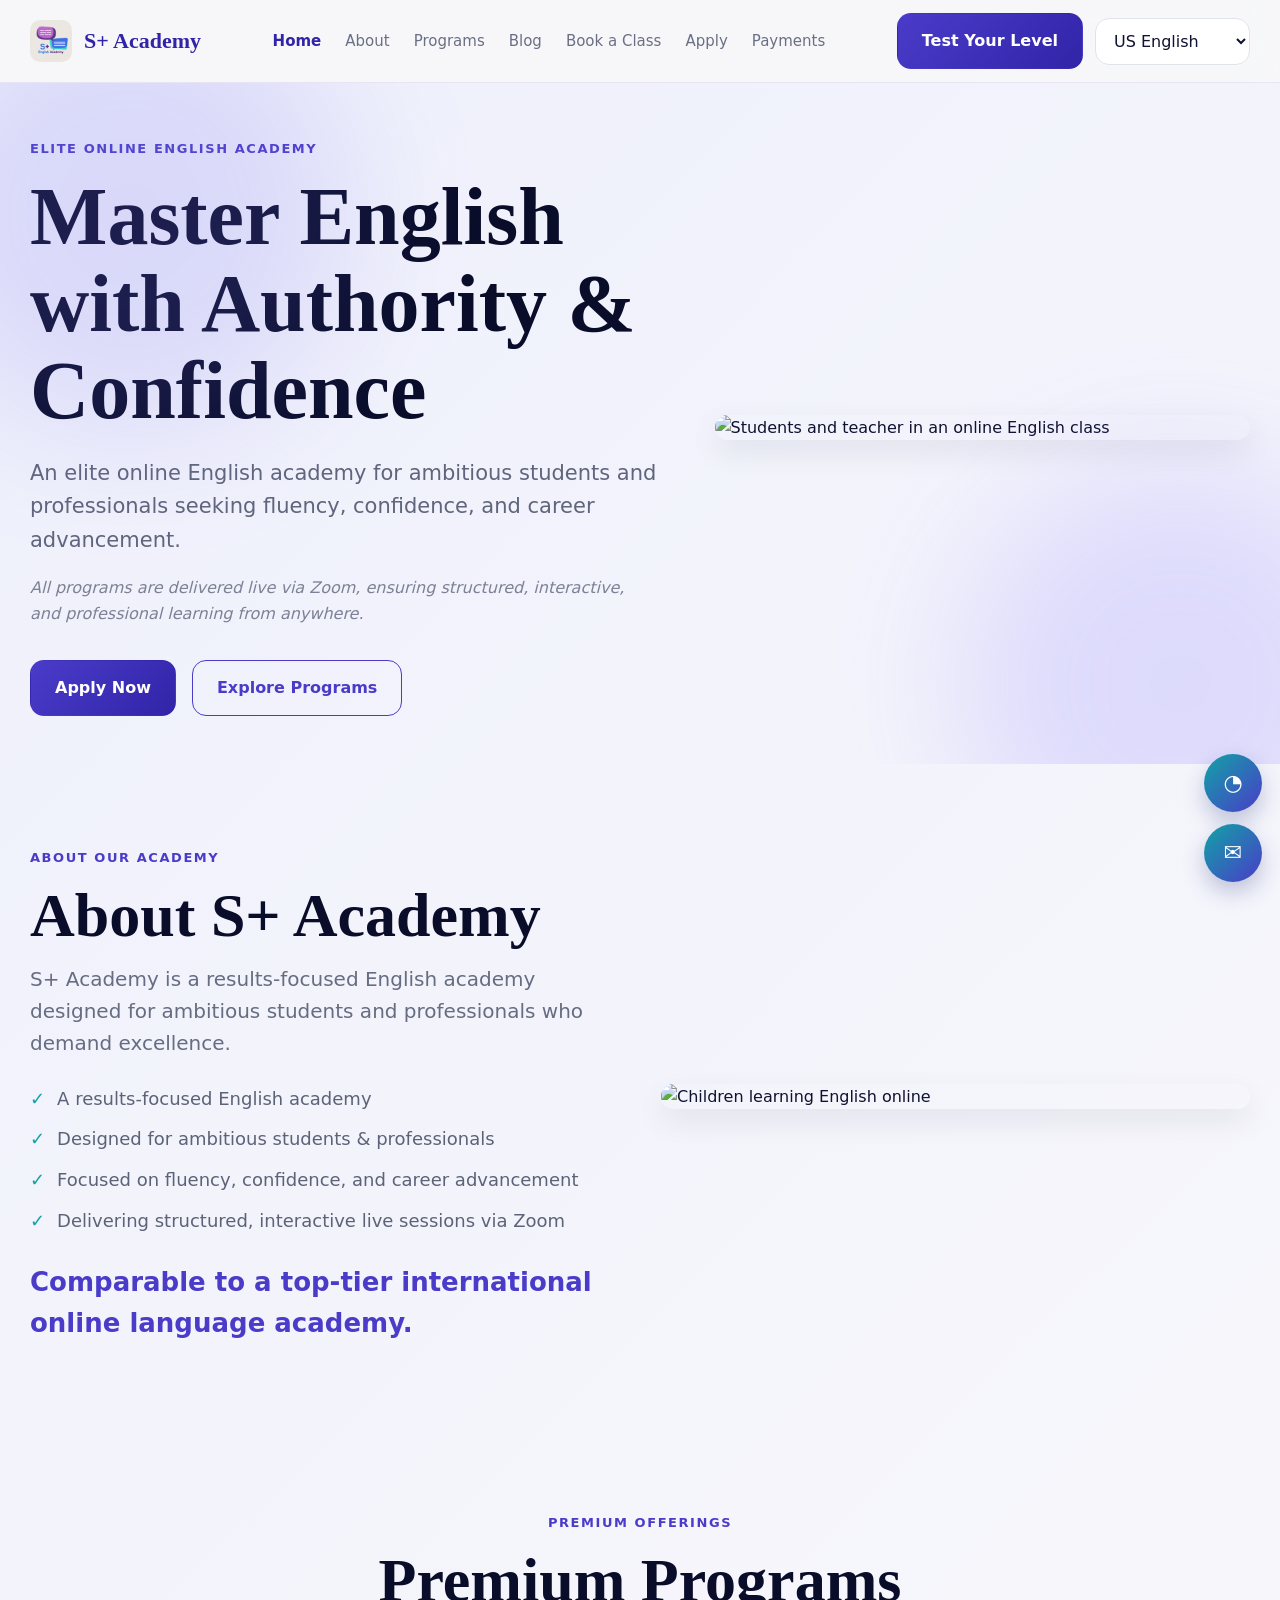
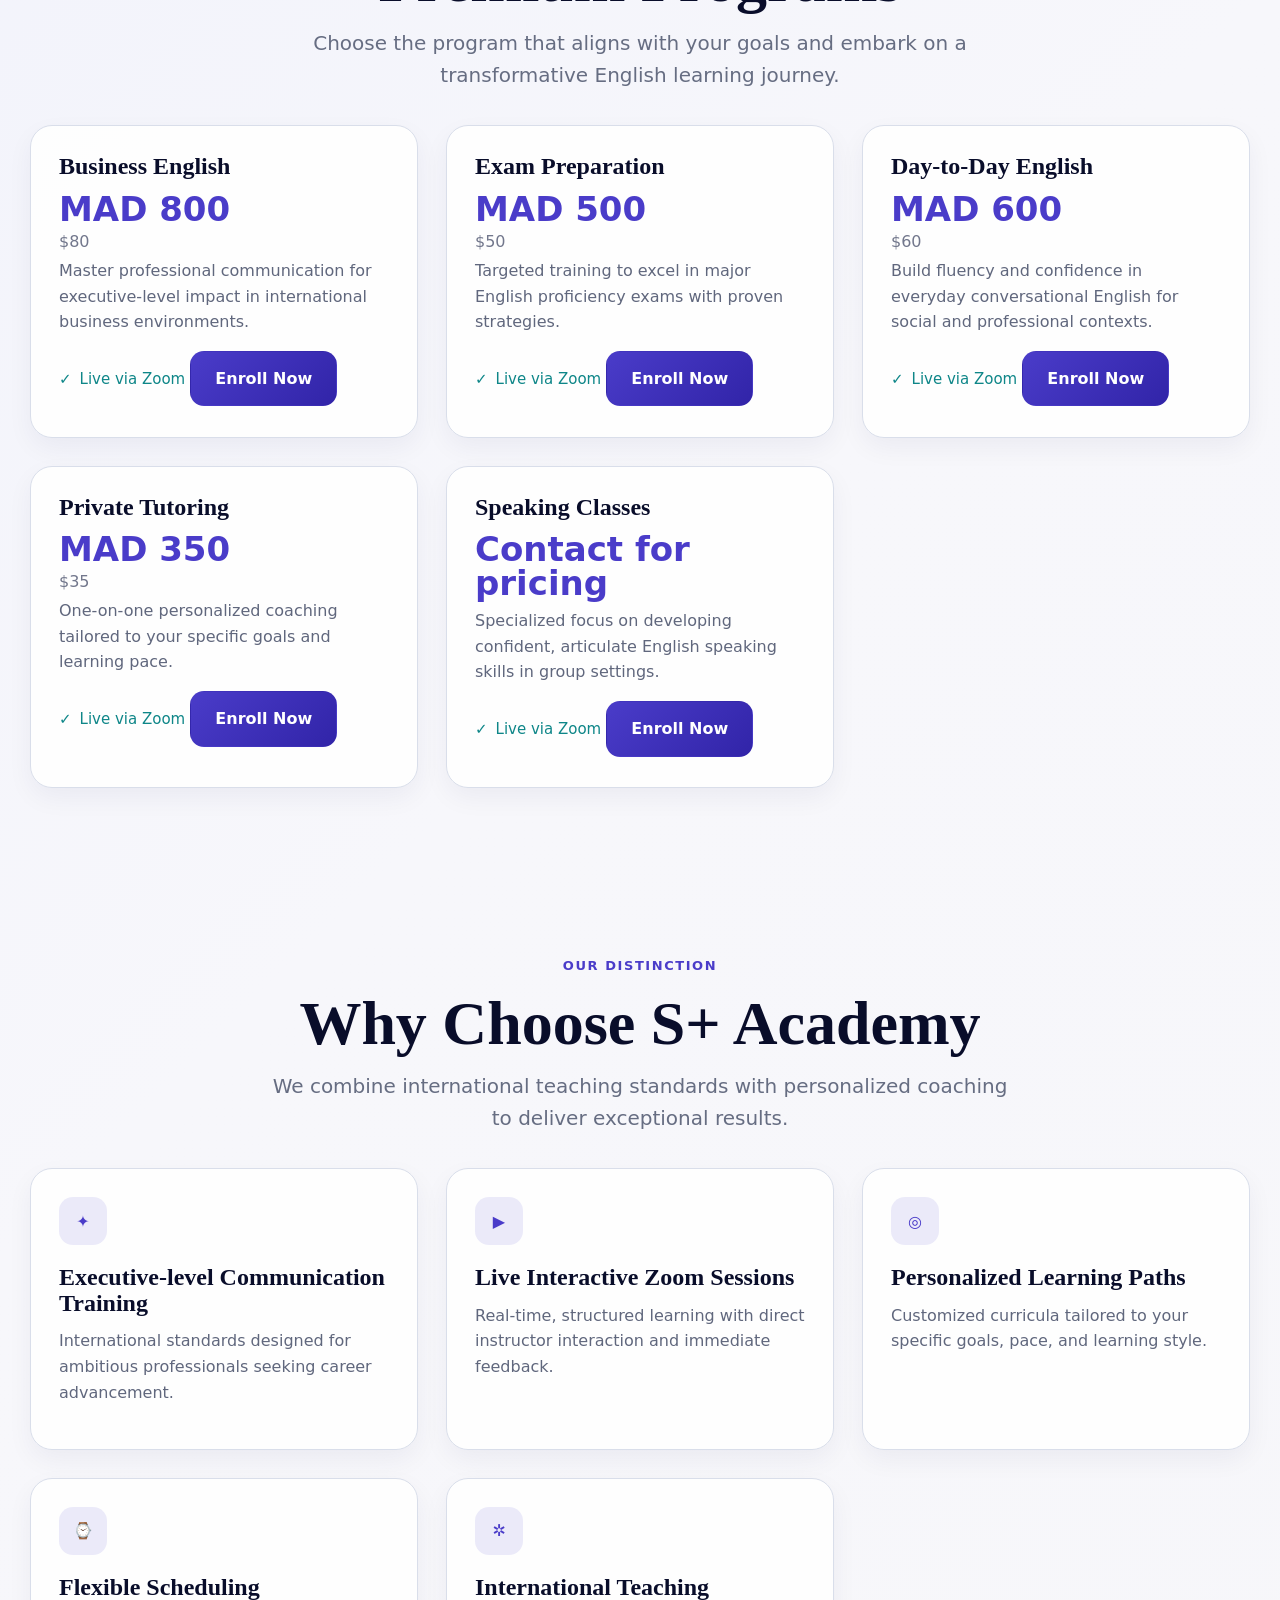
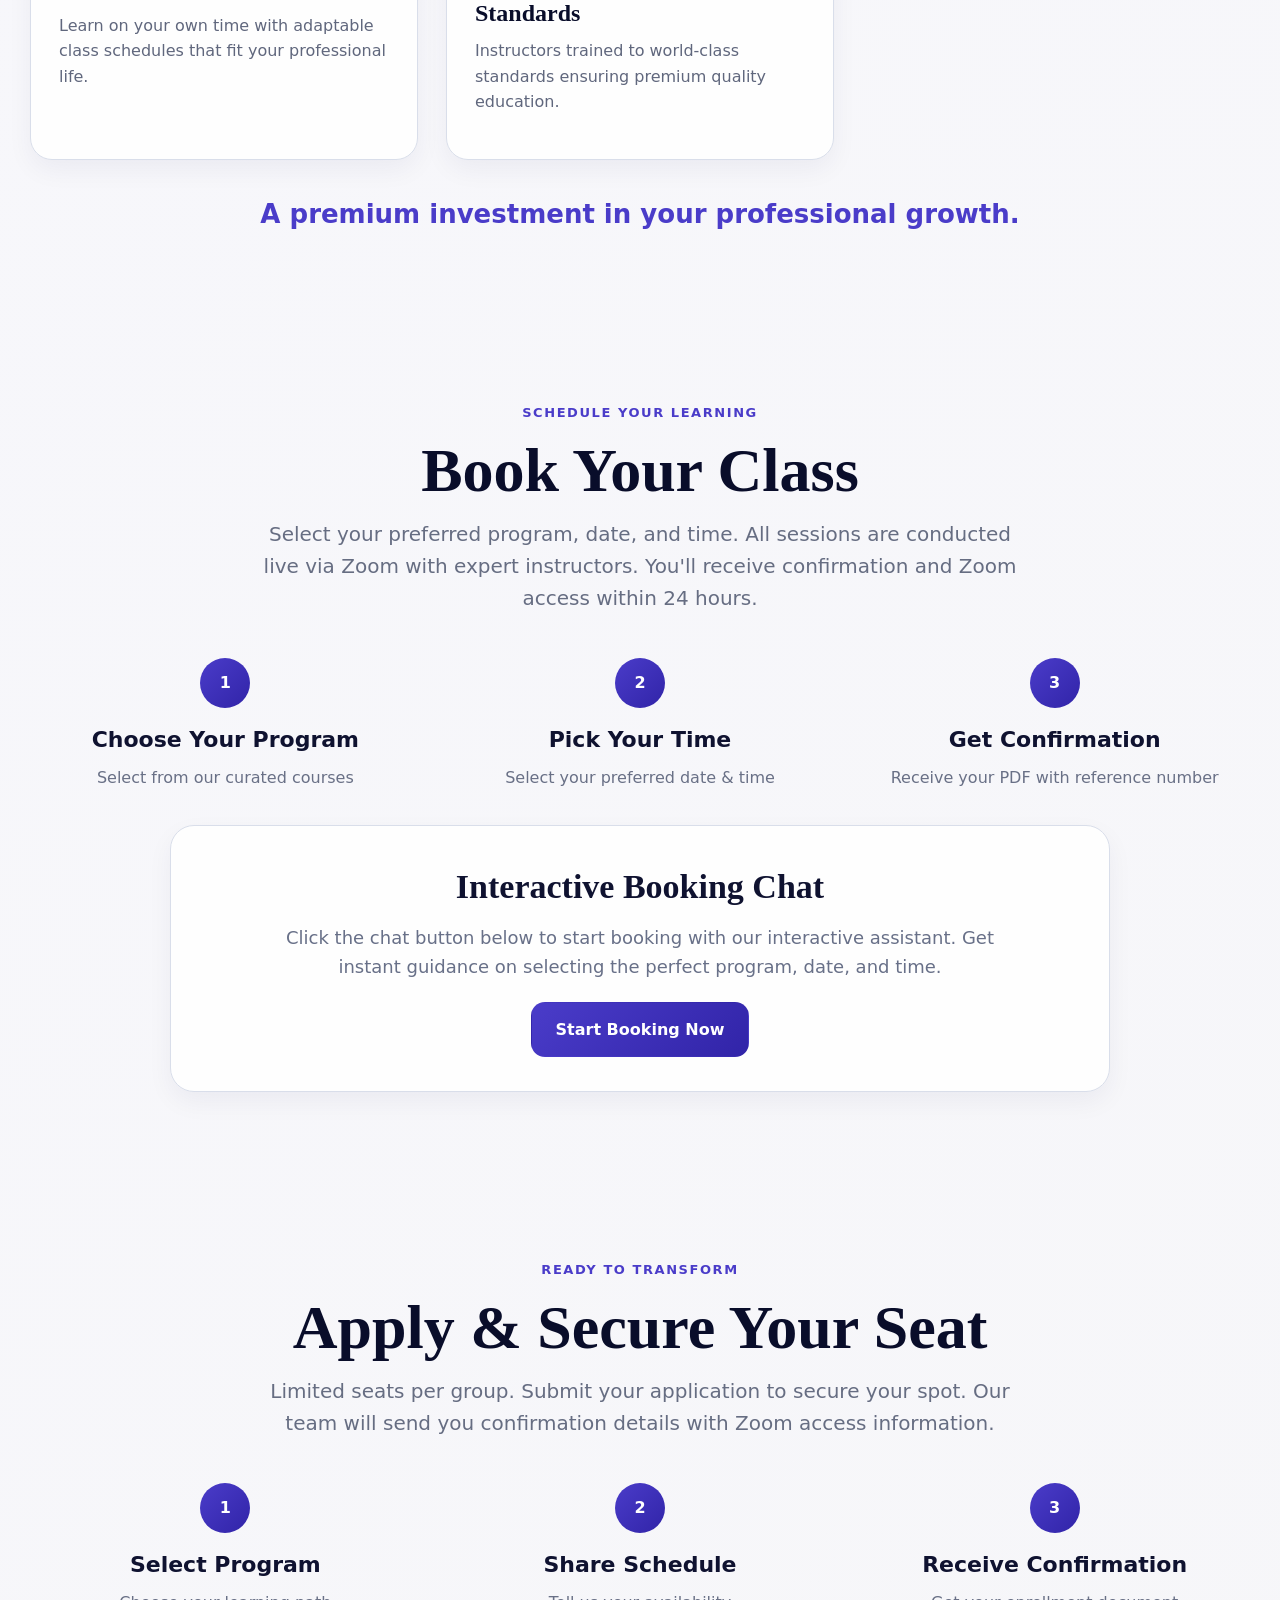
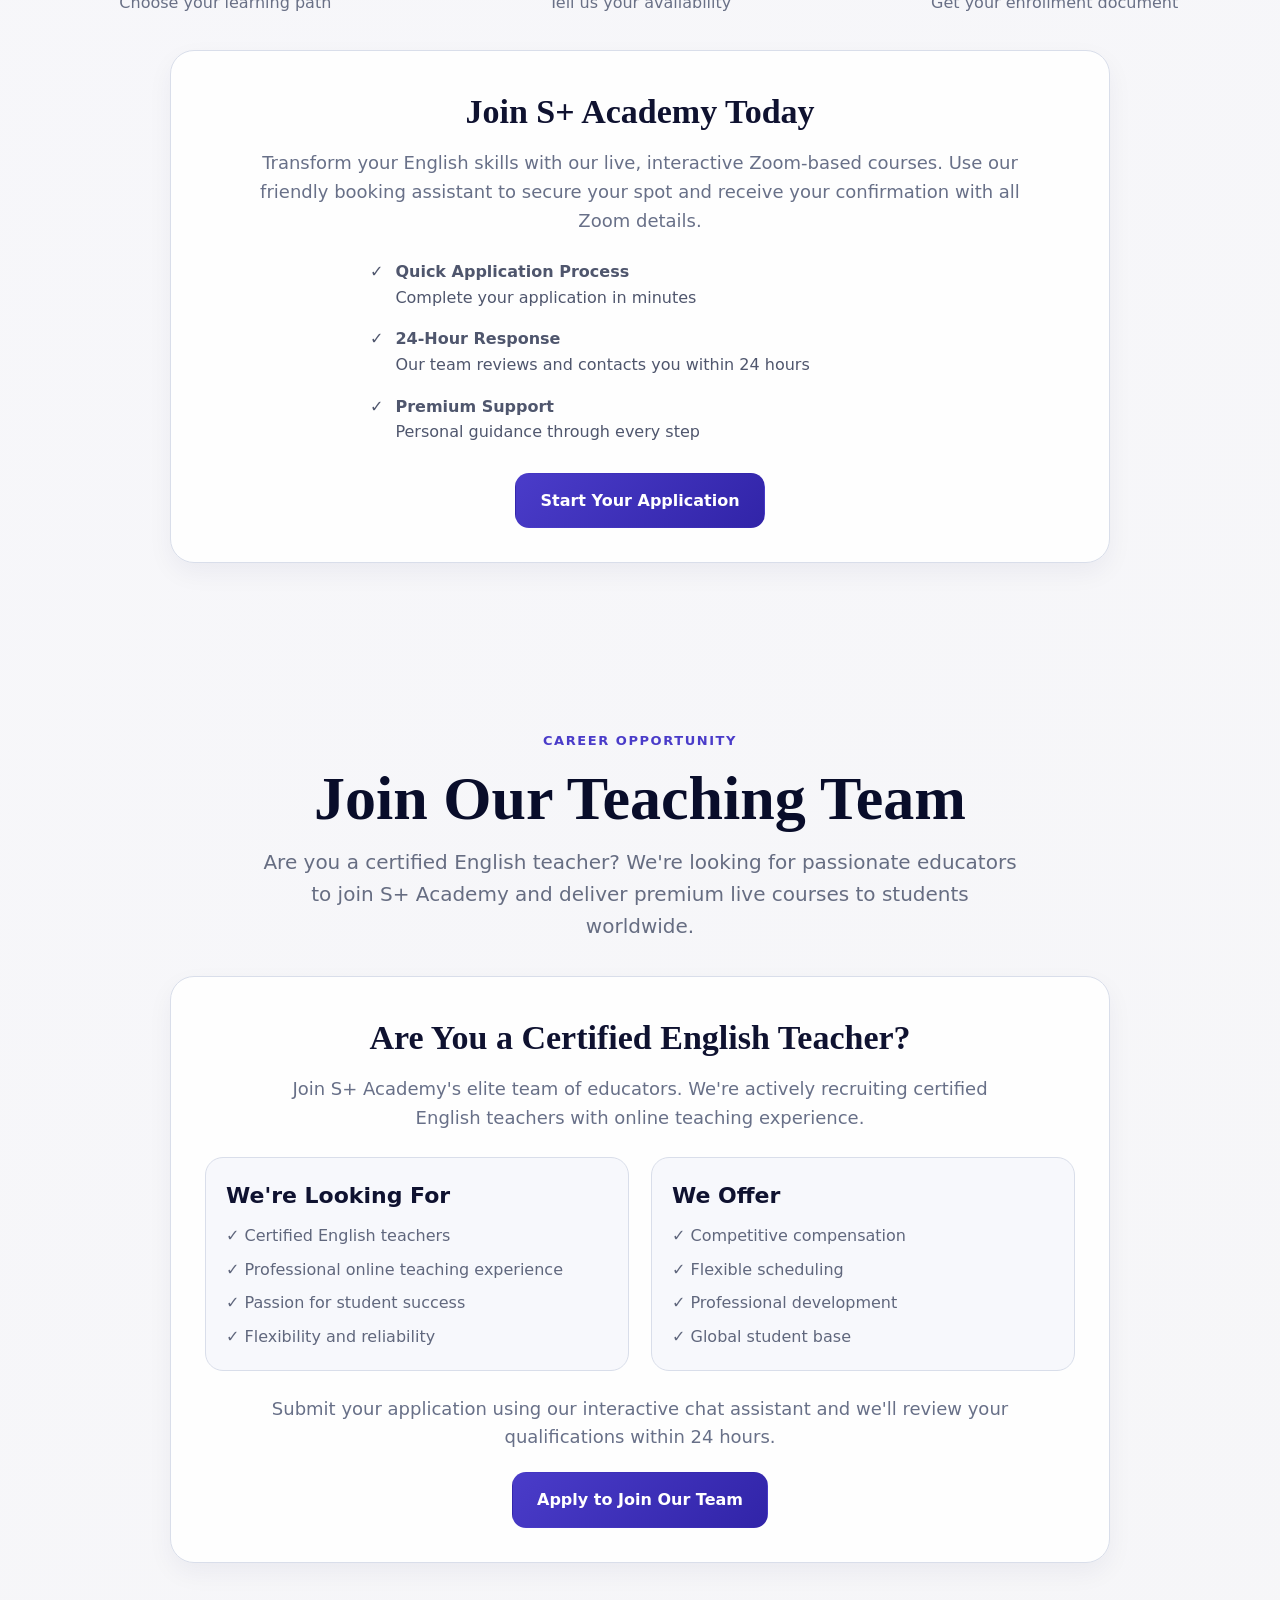
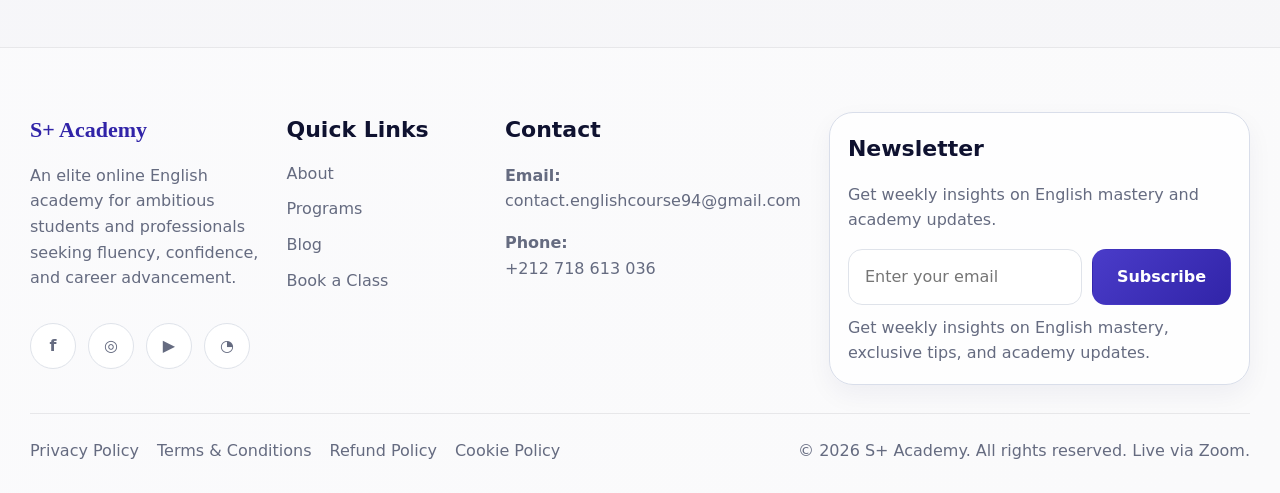
==== commit 1a77b8f2: "Fix homepage blog navigation Co-authored-by: Copilot <223556219+Copilot@users.noreply.github.com>" ====
--- a/index.html
+++ b/index.html
@@ -747,7 +747,7 @@
         <a href="#home" class="active" data-i18n="nav.home">Home</a>
         <a href="#about" data-i18n="nav.about">About</a>
         <a href="#programs" data-i18n="nav.programs">Programs</a>
-        <a href="#blog" data-i18n="nav.blog">Blog</a>
+        <a href="blog.html" data-i18n="nav.blog">Blog</a>
         <a href="booking.html" data-i18n="nav.book">Book a Class</a>
         <a href="teacher-apply.html" data-i18n="nav.apply">Apply</a>
         <a href="#payments" data-i18n="nav.payments">Payments</a>
@@ -1036,7 +1036,7 @@
           <ul>
             <li><a href="#about" data-i18n="nav.about">About</a></li>
             <li><a href="#programs" data-i18n="nav.programs">Programs</a></li>
-            <li><a href="#blog" data-i18n="nav.blog">Blog</a></li>
+            <li><a href="blog.html" data-i18n="nav.blog">Blog</a></li>
             <li><a href="#booking" data-i18n="nav.book">Book a Class</a></li>
           </ul>
         </div>
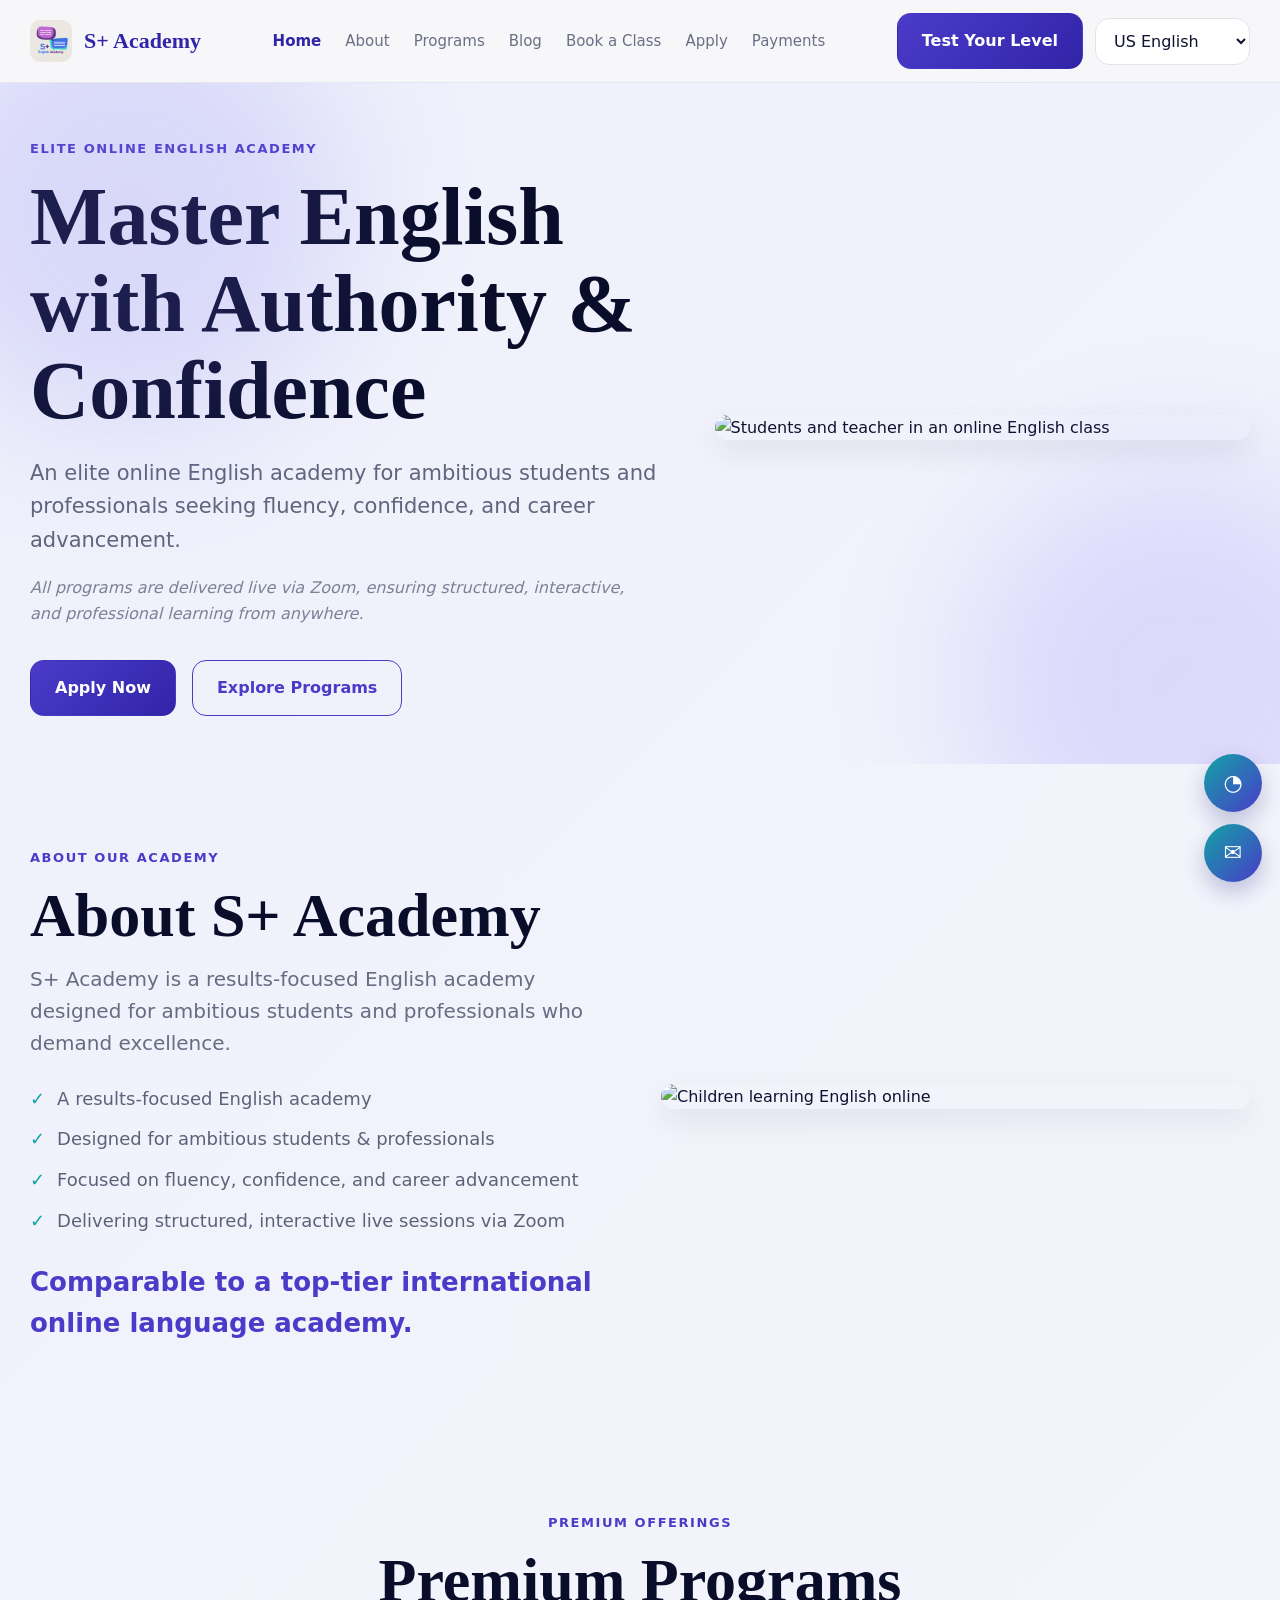
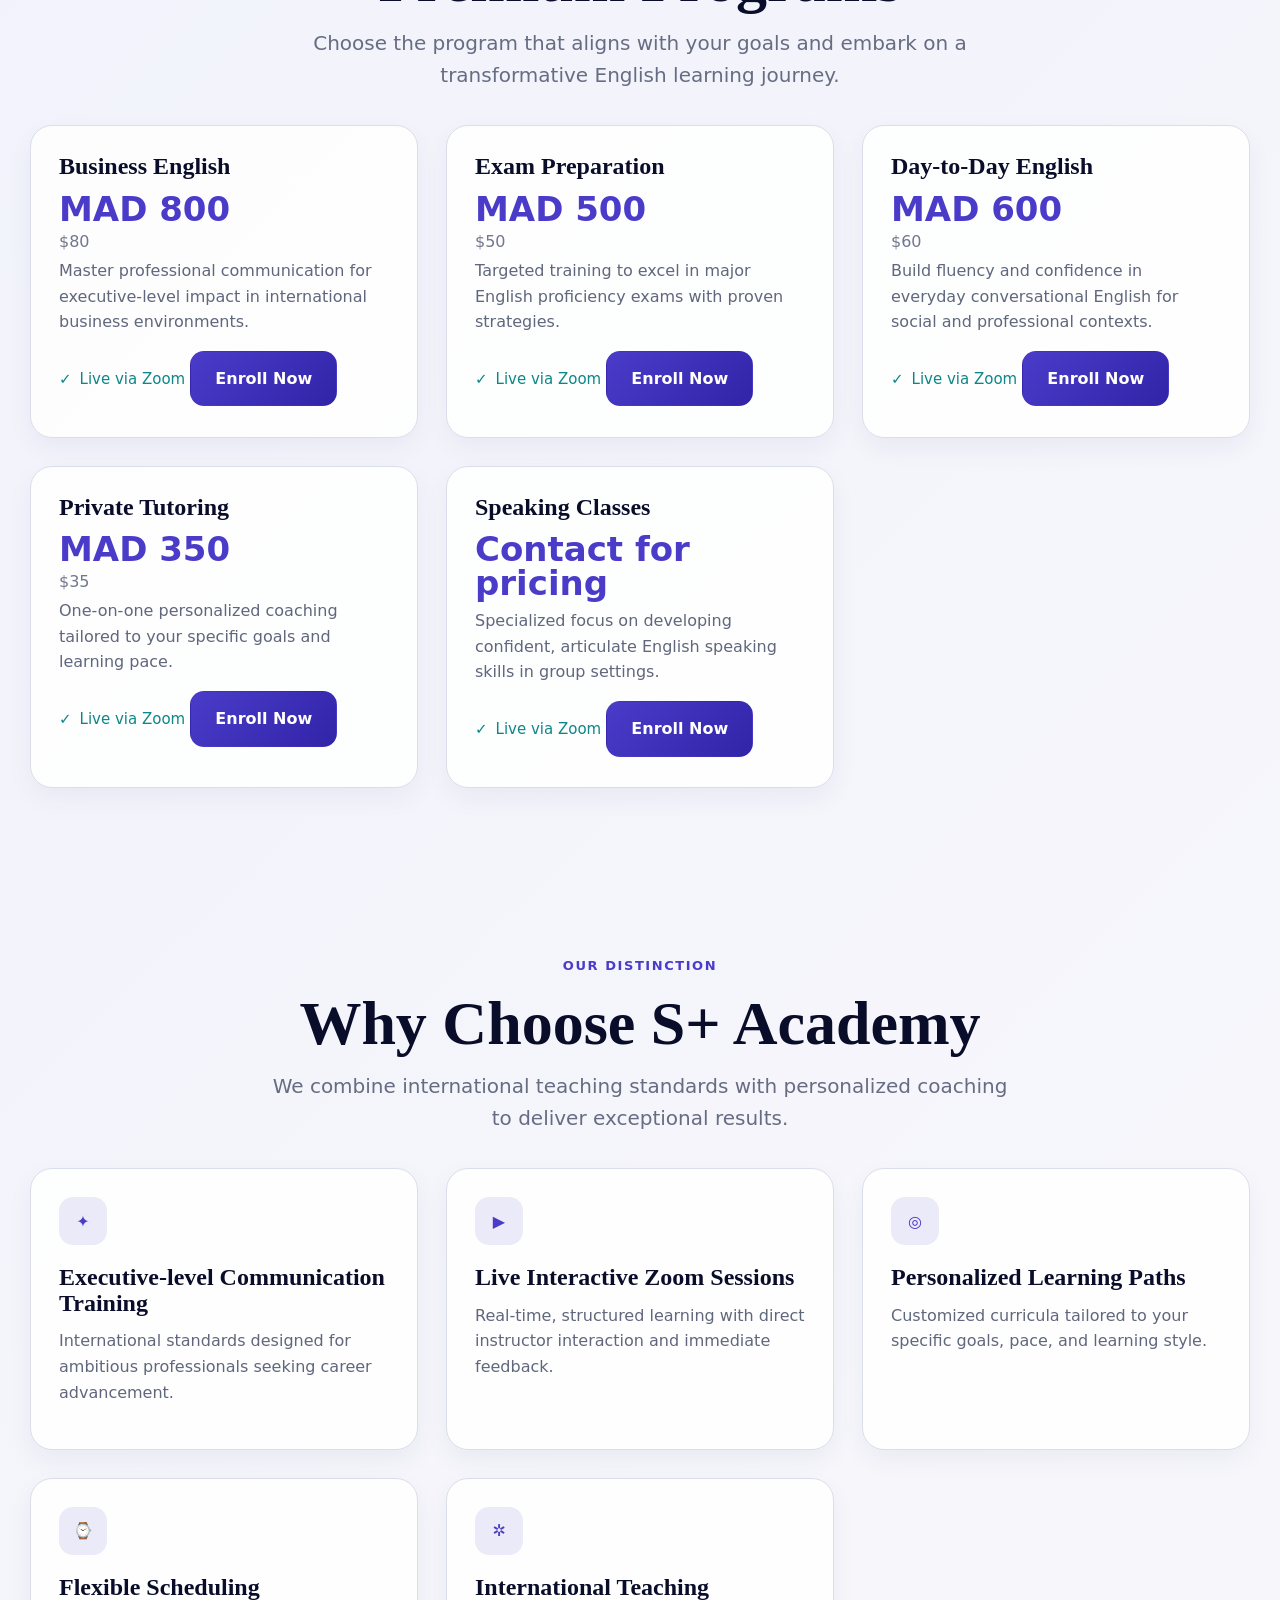
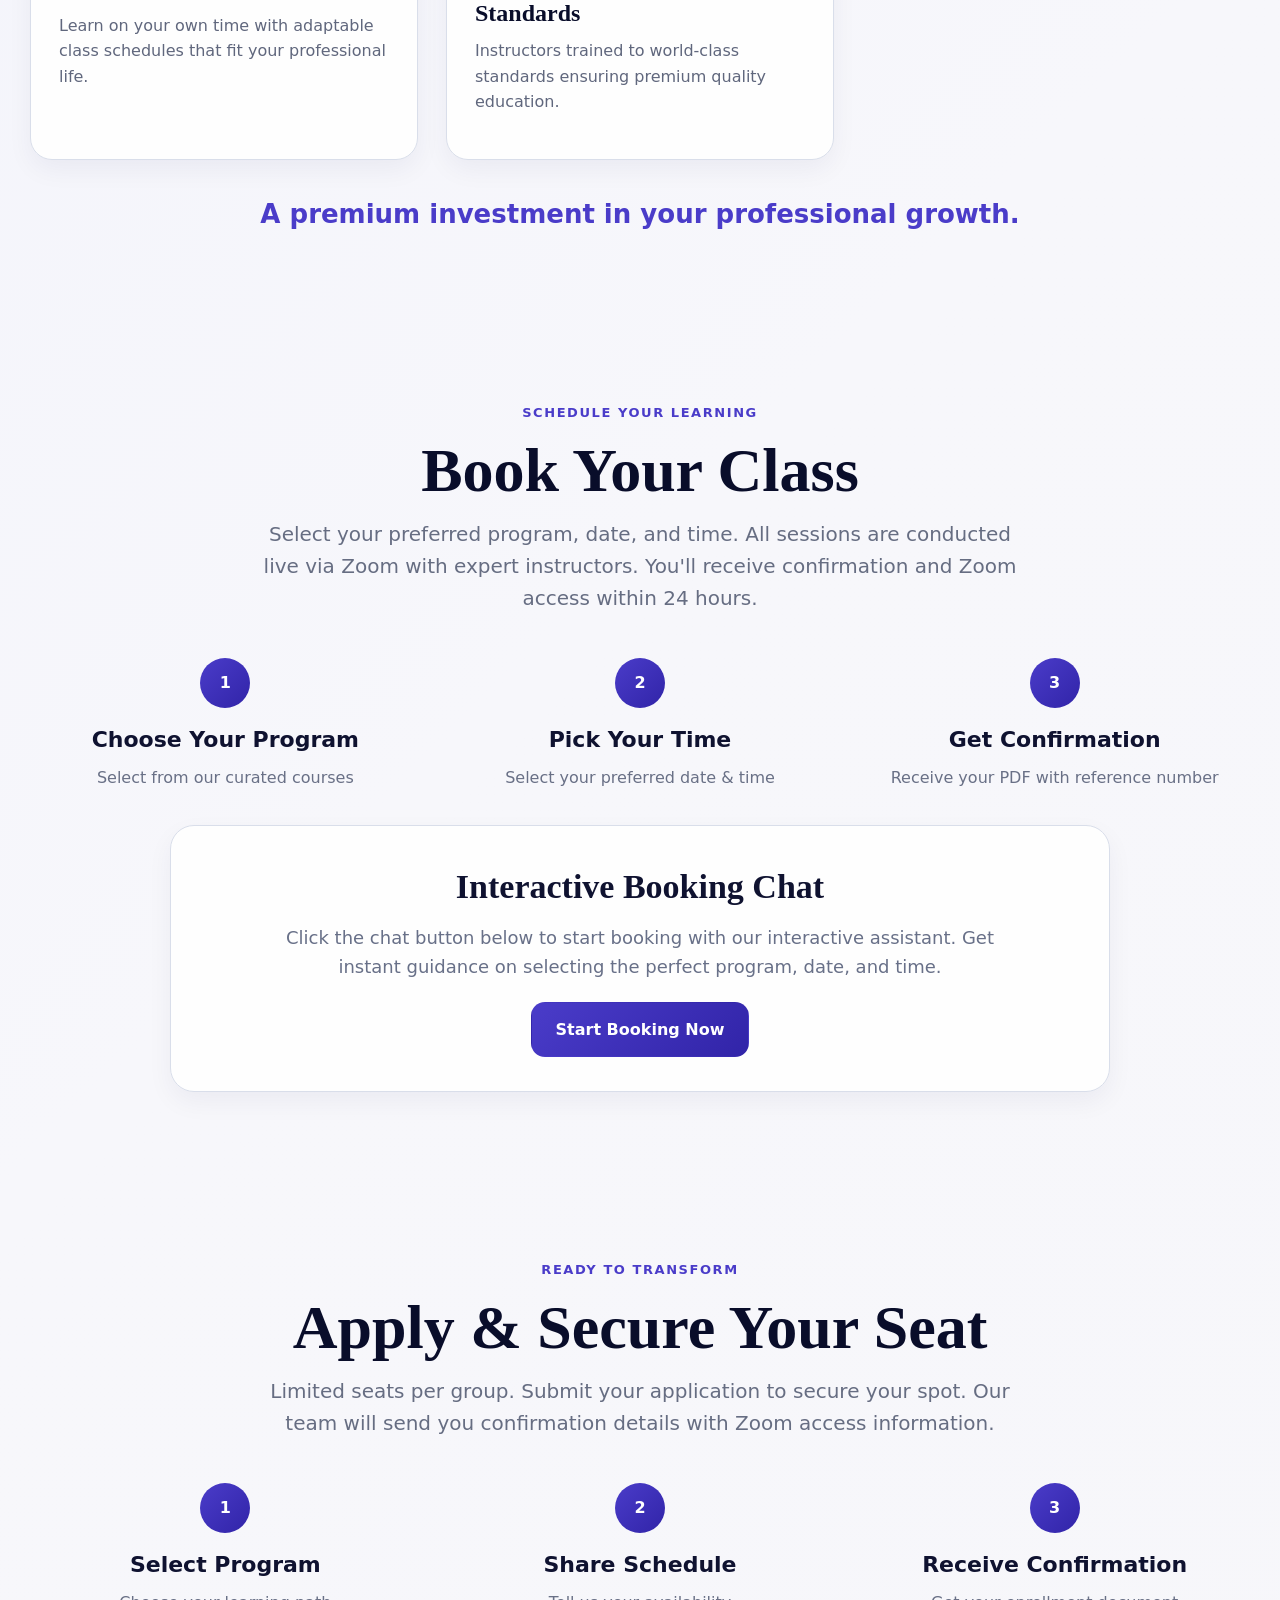
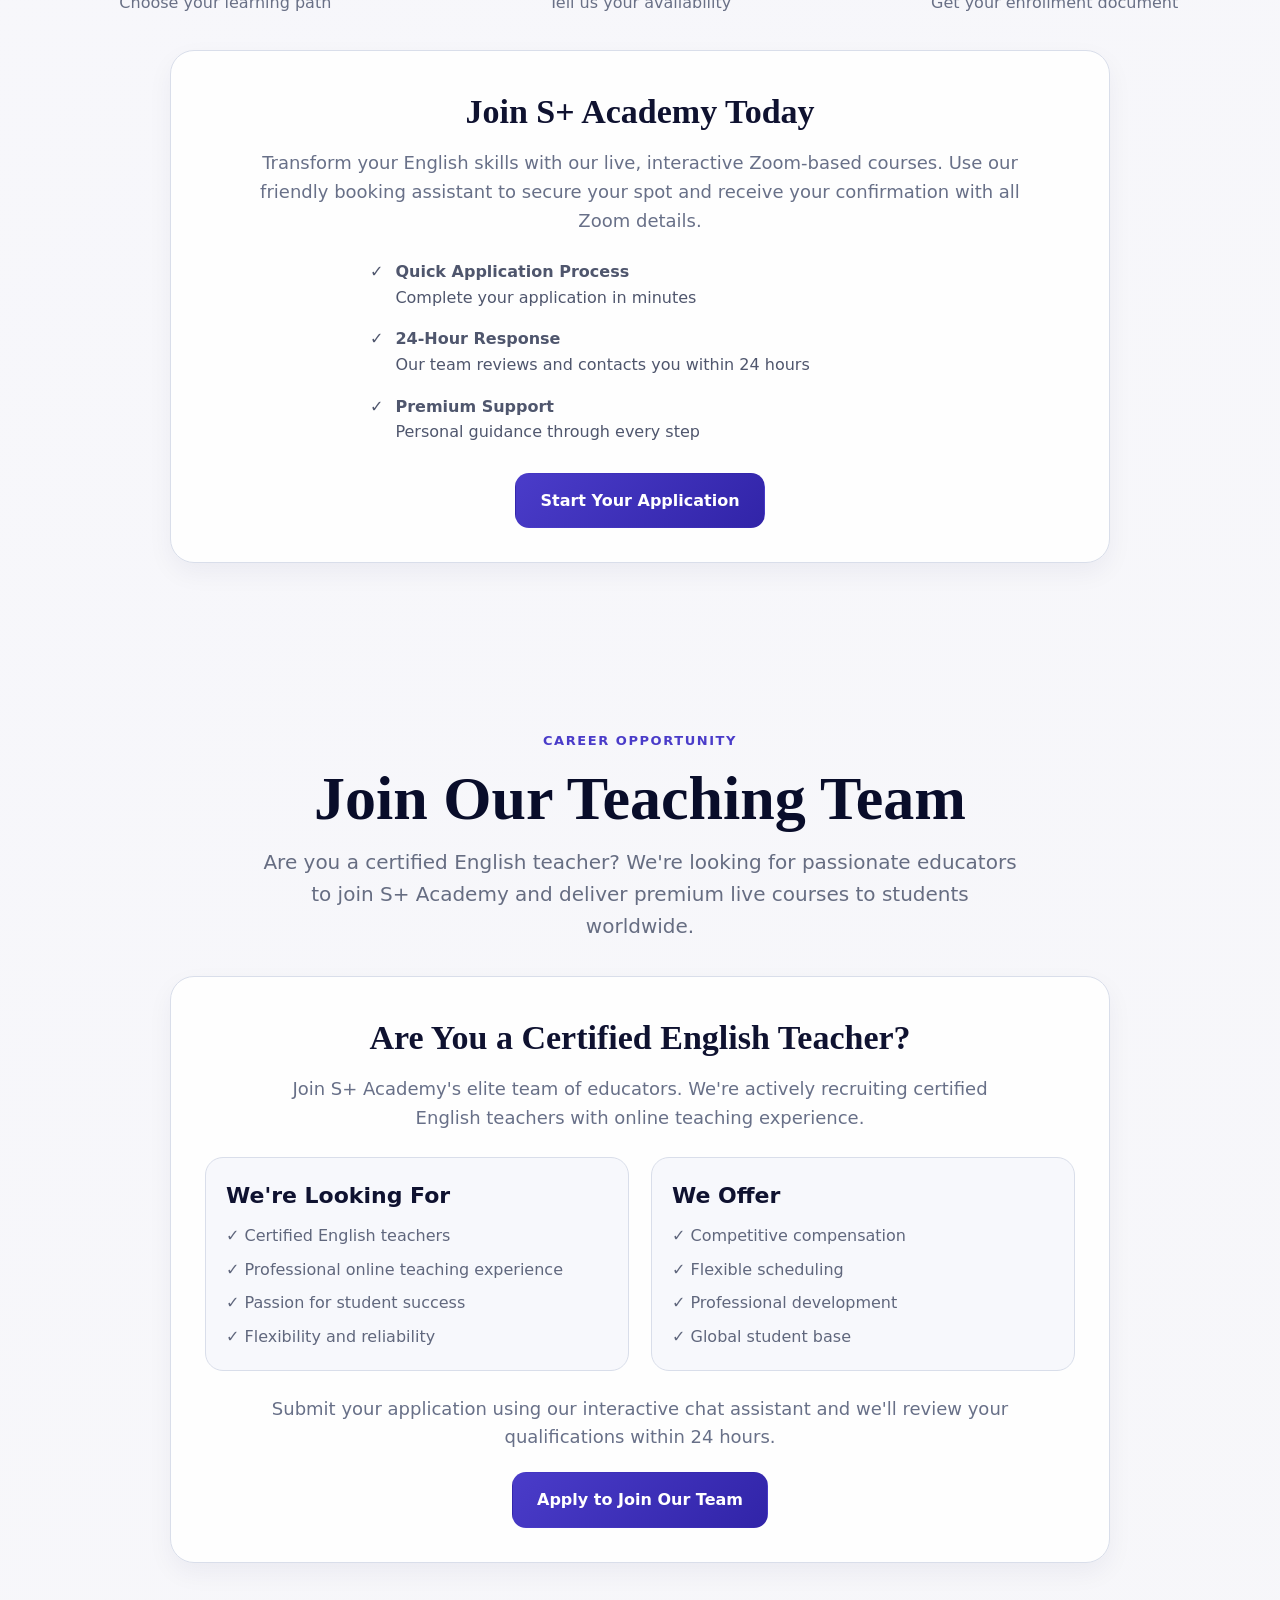
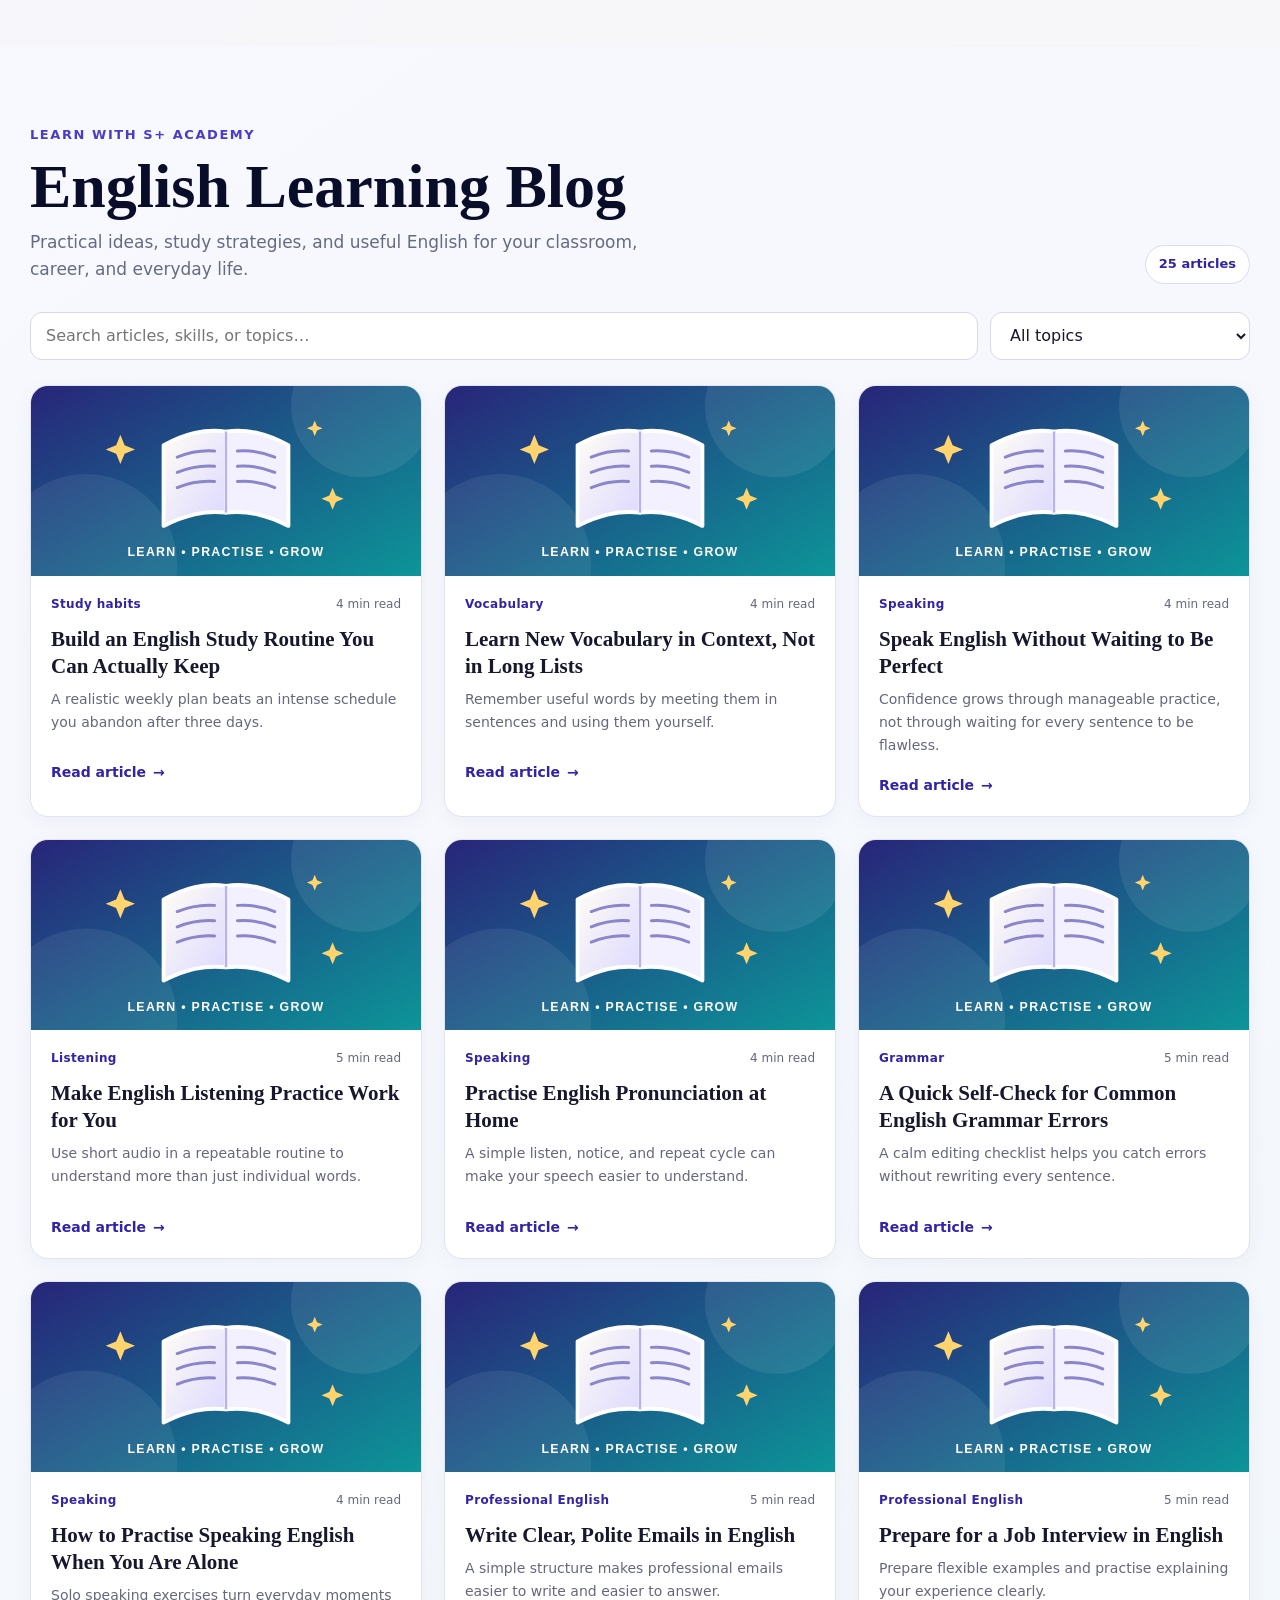
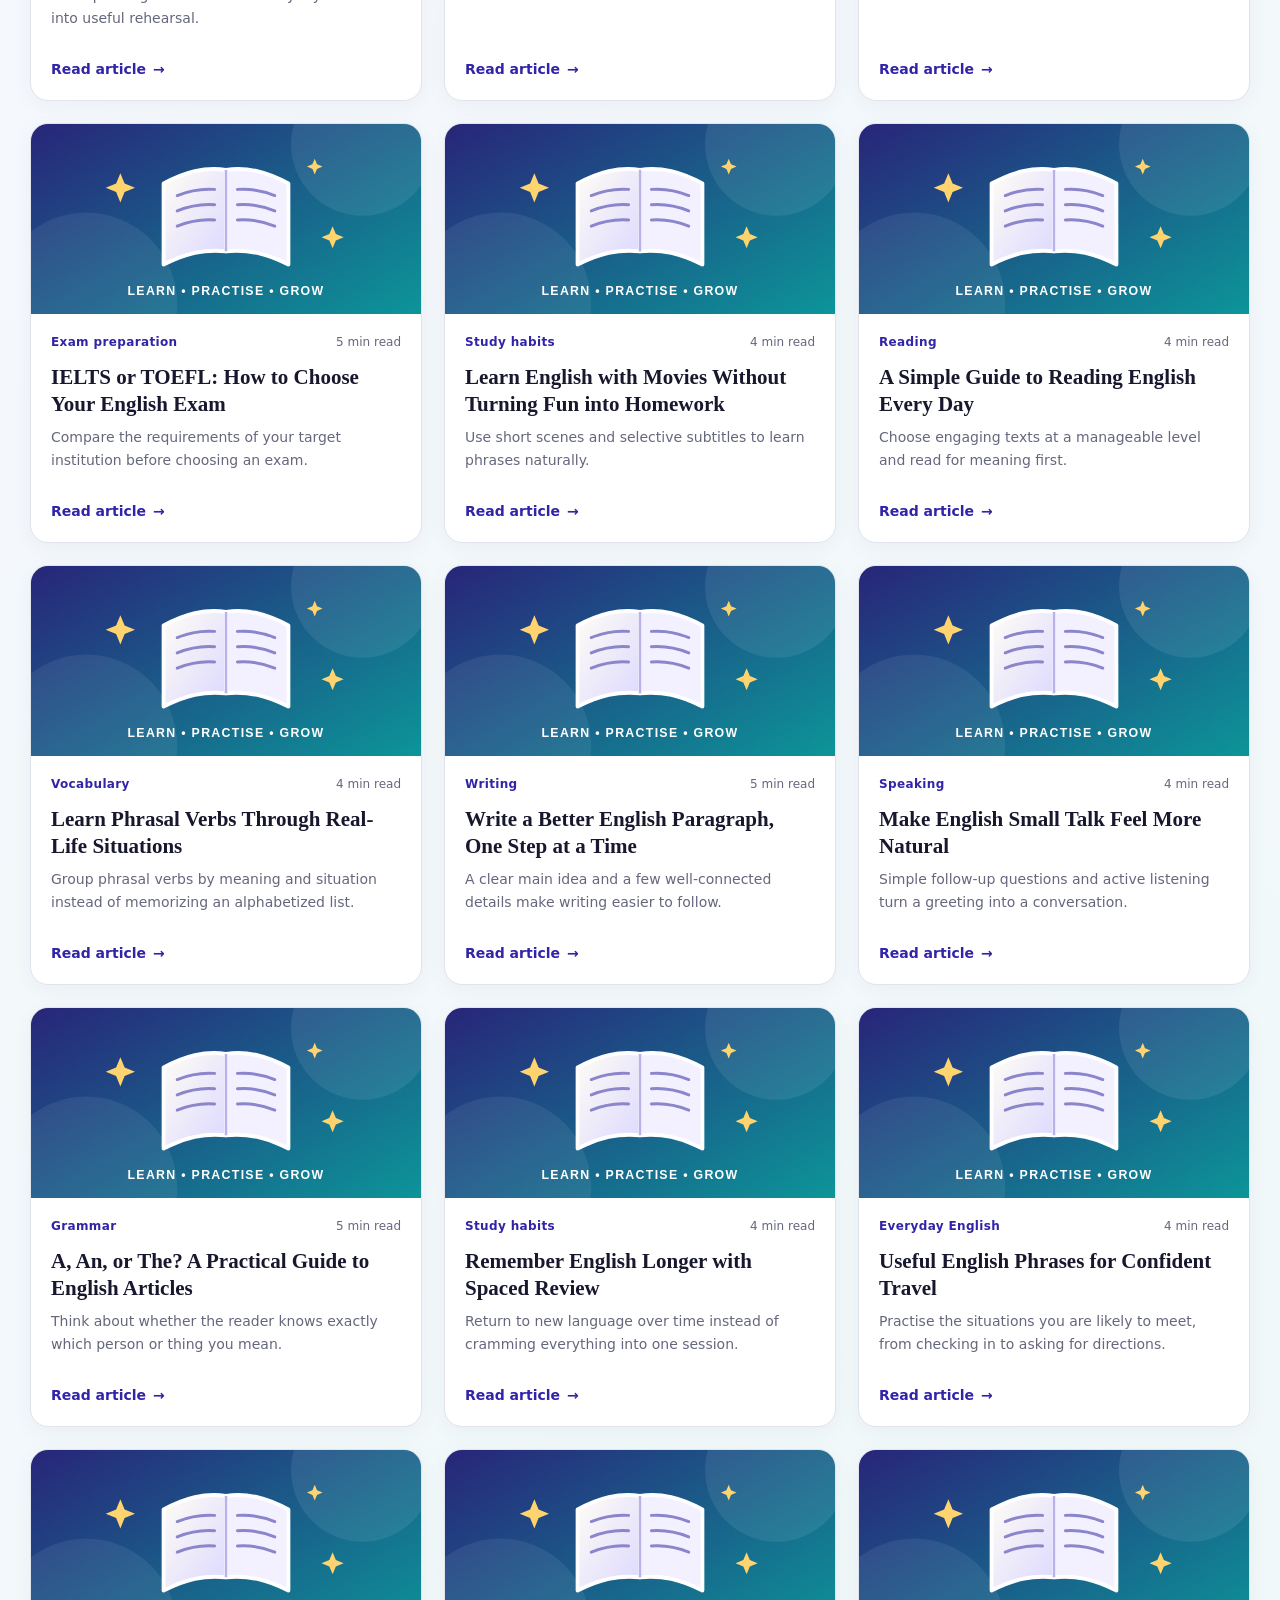
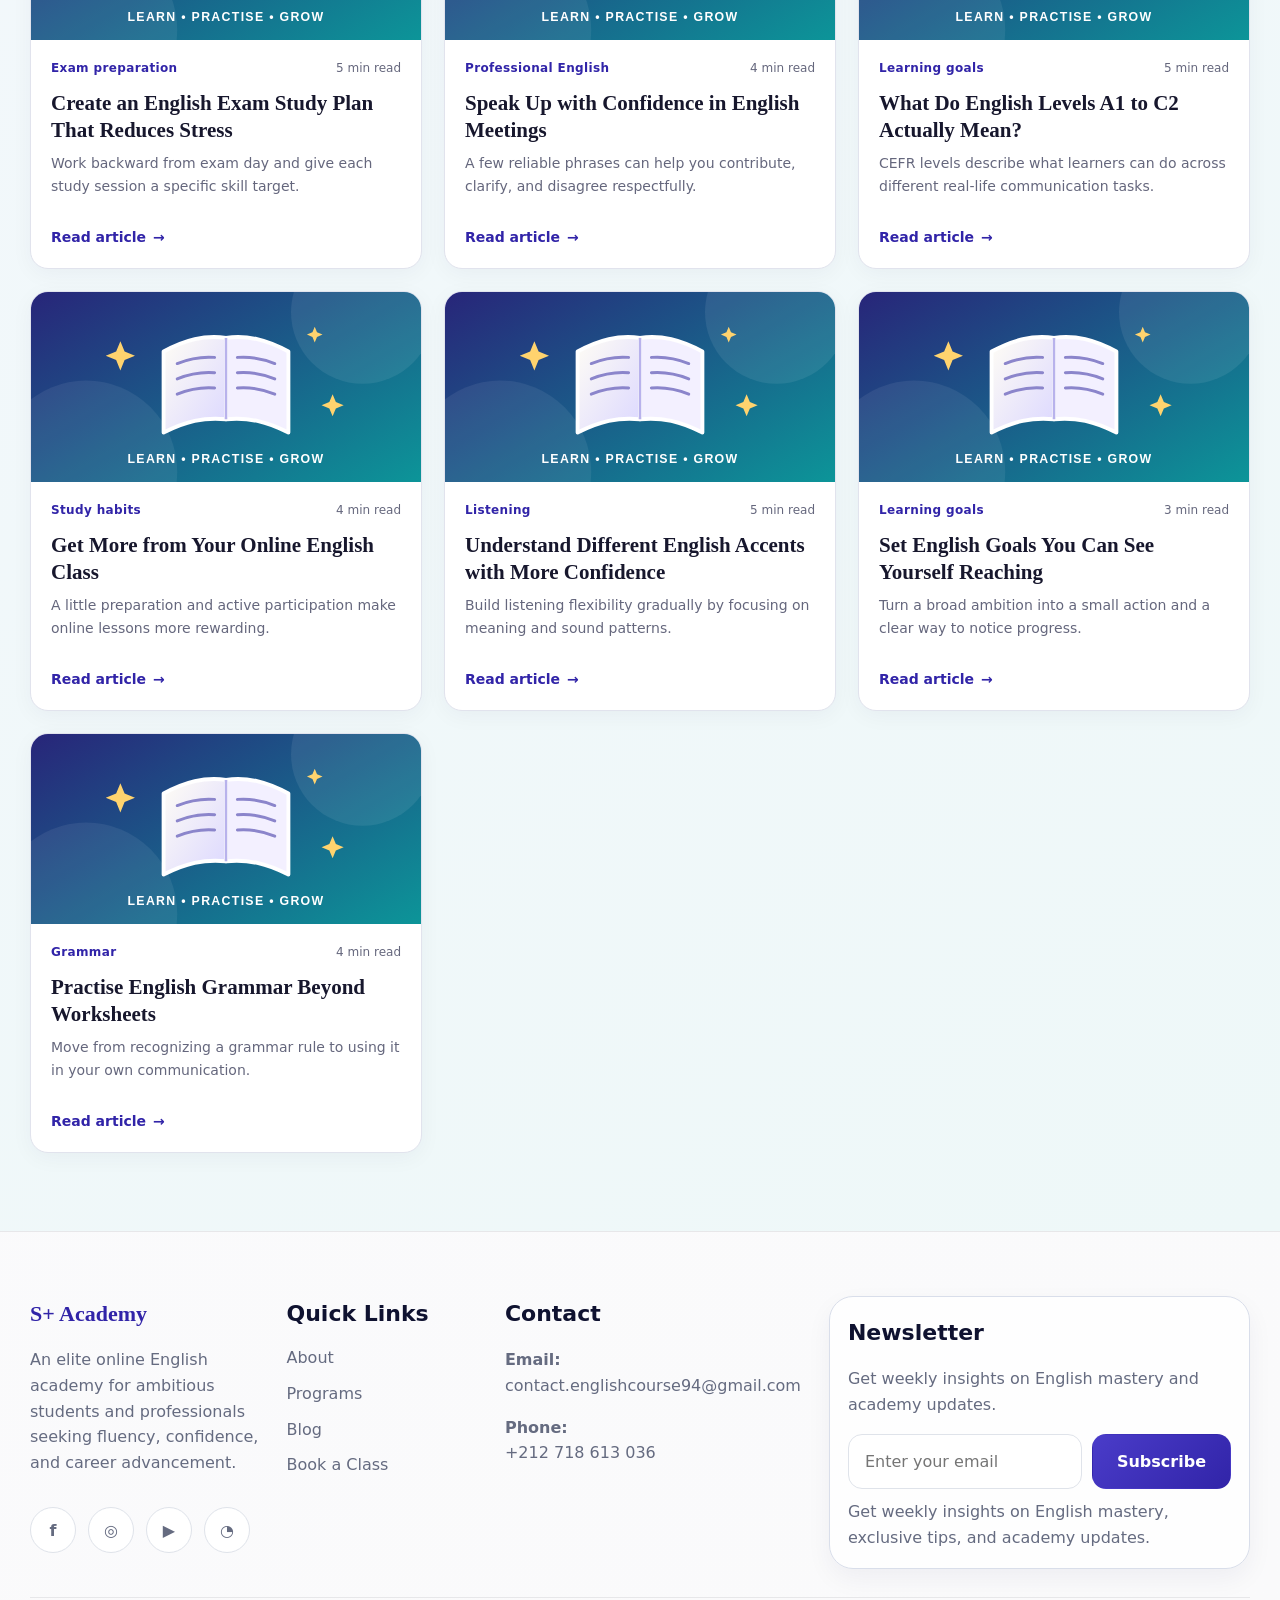
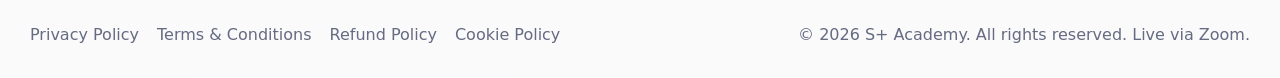
==== commit 4cb9f68f: "Integrate English blog into homepage Co-authored-by: Copilot <223556219+Copilot@users.noreply.github" ====
--- a/index.html
+++ b/index.html
@@ -734,6 +734,7 @@
       }
     }
   </style>
+  <link rel="stylesheet" href="css/blog-section.css">
 </head>
 <body>
   <header class="topbar">
@@ -747,7 +748,7 @@
         <a href="#home" class="active" data-i18n="nav.home">Home</a>
         <a href="#about" data-i18n="nav.about">About</a>
         <a href="#programs" data-i18n="nav.programs">Programs</a>
-        <a href="blog.html" data-i18n="nav.blog">Blog</a>
+        <a href="#blog" data-i18n="nav.blog">Blog</a>
         <a href="booking.html" data-i18n="nav.book">Book a Class</a>
         <a href="teacher-apply.html" data-i18n="nav.apply">Apply</a>
         <a href="#payments" data-i18n="nav.payments">Payments</a>
@@ -1009,7 +1010,30 @@
 
     <section id="test" class="hidden"></section>
 
-    <section id="blog" class="hidden"></section>
+    <section id="blog" class="blog-section">
+      <div class="container blog-container">
+        <div id="blogContent">
+          <div class="blog-heading">
+            <div>
+              <div class="eyebrow">Learn with S+ Academy</div>
+              <h2 class="section-title">English Learning Blog</h2>
+              <p class="blog-intro">Practical ideas, study strategies, and useful English for your classroom, career, and everyday life.</p>
+            </div>
+            <span class="blog-count" id="postCount" aria-live="polite">25 articles</span>
+          </div>
+          <div class="blog-filters">
+            <label class="blog-visually-hidden" for="searchInput">Search articles</label>
+            <input id="searchInput" type="search" placeholder="Search articles, skills, or topics…">
+            <label class="blog-visually-hidden" for="categoryFilter">Filter articles by topic</label>
+            <select id="categoryFilter">
+              <option value="all">All topics</option>
+            </select>
+          </div>
+          <div class="blog-grid" id="postGrid" aria-live="polite"></div>
+        </div>
+        <article class="blog-article-view" id="articleView" hidden></article>
+      </div>
+    </section>
     <section id="payments" class="hidden"></section>
   </main>
 
@@ -1036,7 +1060,7 @@
           <ul>
             <li><a href="#about" data-i18n="nav.about">About</a></li>
             <li><a href="#programs" data-i18n="nav.programs">Programs</a></li>
-            <li><a href="blog.html" data-i18n="nav.blog">Blog</a></li>
+            <li><a href="#blog" data-i18n="nav.blog">Blog</a></li>
             <li><a href="#booking" data-i18n="nav.book">Book a Class</a></li>
           </ul>
         </div>
@@ -1623,5 +1647,6 @@
     document.getElementById('languageSelect').value = savedLang;
     applyTranslations(savedLang);
   </script>
+  <script src="js/blog.js" defer></script>
 </body>
 </html>
--- a/css/blog-section.css
+++ b/css/blog-section.css
@@ -0,0 +1,318 @@
+.blog-section {
+  padding: 78px 0;
+  scroll-margin-top: 82px;
+  background: linear-gradient(145deg, #f8f8ff, #eef8f8);
+}
+
+.blog-container {
+  max-width: 1220px;
+}
+
+.blog-heading {
+  display: flex;
+  align-items: end;
+  justify-content: space-between;
+  gap: 24px;
+  margin-bottom: 28px;
+}
+
+.blog-heading .eyebrow {
+  margin-bottom: 8px;
+}
+
+.blog-heading .section-title {
+  margin-bottom: 10px;
+}
+
+.blog-intro {
+  max-width: 670px;
+  margin: 0;
+  color: #656b80;
+  font-size: 17px;
+}
+
+.blog-count {
+  flex: 0 0 auto;
+  padding: 8px 13px;
+  border: 1px solid #dcdaf4;
+  border-radius: 999px;
+  color: #3124a8;
+  background: #fff;
+  font-size: 13px;
+  font-weight: 750;
+}
+
+.blog-filters {
+  display: grid;
+  grid-template-columns: minmax(220px, 1fr) minmax(190px, 260px);
+  gap: 12px;
+  margin-bottom: 25px;
+}
+
+.blog-filters input,
+.blog-filters select {
+  width: 100%;
+  min-height: 48px;
+  padding: 0 15px;
+  border: 1px solid #d8d9e7;
+  border-radius: 12px;
+  outline: none;
+  color: #17172d;
+  background: #fff;
+}
+
+.blog-filters input:focus,
+.blog-filters select:focus {
+  border-color: #5144c7;
+  box-shadow: 0 0 0 3px rgba(81, 68, 199, .13);
+}
+
+.blog-visually-hidden {
+  position: absolute;
+  width: 1px;
+  height: 1px;
+  overflow: hidden;
+  clip: rect(0, 0, 0, 0);
+  white-space: nowrap;
+  clip-path: inset(50%);
+}
+
+.blog-grid {
+  display: grid;
+  grid-template-columns: repeat(3, minmax(0, 1fr));
+  gap: 22px;
+}
+
+.blog-card {
+  min-width: 0;
+  overflow: hidden;
+  border: 1px solid #e1e3ed;
+  border-radius: 18px;
+  background: #fff;
+  box-shadow: 0 5px 22px rgba(27, 24, 76, .045);
+  transition: transform .2s, box-shadow .2s;
+}
+
+.blog-card:hover {
+  transform: translateY(-4px);
+  box-shadow: 0 16px 42px rgba(27, 24, 76, .11);
+}
+
+.blog-image {
+  display: block;
+  width: 100%;
+  height: 190px;
+  object-fit: cover;
+  background: linear-gradient(135deg, #d9d4ff, #b9eeee);
+}
+
+.blog-card-content {
+  display: flex;
+  min-height: 228px;
+  flex-direction: column;
+  align-items: flex-start;
+  padding: 19px 20px 20px;
+}
+
+.blog-meta {
+  display: flex;
+  width: 100%;
+  align-items: center;
+  justify-content: space-between;
+  gap: 12px;
+  color: #65677d;
+  font-size: 12px;
+}
+
+.blog-category {
+  color: #3124a8;
+  font-weight: 800;
+  letter-spacing: .03em;
+}
+
+.blog-card h3 {
+  margin: 12px 0 8px;
+  color: #17172d;
+  font-family: Georgia, "Times New Roman", serif;
+  font-size: 21px;
+  line-height: 1.28;
+}
+
+.blog-card p {
+  margin: 0;
+  color: #65677d;
+  font-size: 14px;
+  line-height: 1.65;
+}
+
+.blog-read-link {
+  display: inline-flex;
+  align-items: center;
+  gap: 7px;
+  margin-top: auto;
+  padding-top: 17px;
+  color: #3124a8;
+  font-size: 14px;
+  font-weight: 800;
+}
+
+.blog-read-link:hover,
+.blog-article-back:hover {
+  color: #0c9898;
+}
+
+.blog-empty-state {
+  grid-column: 1 / -1;
+  padding: 40px 20px;
+  border: 1px dashed #c9c8dc;
+  border-radius: 16px;
+  color: #65677d;
+  text-align: center;
+}
+
+.blog-article-view {
+  max-width: 850px;
+  margin: 0 auto;
+}
+
+.blog-article-back {
+  display: inline-block;
+  margin-bottom: 20px;
+  color: #3124a8;
+  font-weight: 750;
+}
+
+.blog-article-cover {
+  display: block;
+  width: 100%;
+  max-height: 440px;
+  border-radius: 20px;
+  object-fit: cover;
+  background: #dedcff;
+}
+
+.blog-article-meta {
+  display: flex;
+  flex-wrap: wrap;
+  gap: 12px;
+  margin-top: 25px;
+  color: #65677d;
+  font-size: 14px;
+}
+
+.blog-article-meta strong {
+  color: #3124a8;
+}
+
+.blog-article-title {
+  margin: 8px 0 14px;
+  color: #17172d;
+  font-family: Georgia, "Times New Roman", serif;
+  font-size: clamp(34px, 6vw, 54px);
+  letter-spacing: -.025em;
+  line-height: 1.12;
+}
+
+.blog-article-intro {
+  color: #4a4b60;
+  font-size: 19px;
+}
+
+.blog-article-body {
+  margin-top: 27px;
+  padding: clamp(22px, 5vw, 42px);
+  border: 1px solid #e1e3ed;
+  border-radius: 18px;
+  background: #fff;
+  box-shadow: 0 8px 28px rgba(27, 24, 76, .05);
+}
+
+.blog-article-body p {
+  margin: 0 0 19px;
+  color: #39394e;
+  font-size: 17px;
+  line-height: 1.85;
+}
+
+.blog-article-body p:last-child {
+  margin-bottom: 0;
+}
+
+.blog-takeaway {
+  margin-top: 22px;
+  padding: 20px 22px;
+  border-left: 4px solid #0c9898;
+  border-radius: 0 12px 12px 0;
+  color: #39394e;
+  background: #eaf8f7;
+}
+
+.blog-takeaway strong {
+  display: block;
+  margin-bottom: 3px;
+}
+
+.blog-article-cta {
+  margin-top: 30px;
+  padding: 28px;
+  border-radius: 18px;
+  color: #fff;
+  background: linear-gradient(135deg, #5144c7, #3124a8);
+}
+
+.blog-article-cta h2 {
+  margin: 0 0 8px;
+  font-family: Georgia, "Times New Roman", serif;
+  font-size: 28px;
+}
+
+.blog-article-cta p {
+  margin: 0 0 18px;
+  color: #eeedff;
+}
+
+.blog-article-cta a {
+  display: inline-flex;
+  padding: 11px 16px;
+  border-radius: 10px;
+  color: #3124a8;
+  background: #fff;
+  font-weight: 800;
+}
+
+@media (max-width: 900px) {
+  .blog-grid {
+    grid-template-columns: repeat(2, minmax(0, 1fr));
+  }
+}
+
+@media (max-width: 760px) {
+  .blog-section {
+    padding: 56px 0;
+  }
+
+  .blog-heading {
+    align-items: flex-start;
+    flex-direction: column;
+    gap: 12px;
+  }
+
+  .blog-filters,
+  .blog-grid {
+    grid-template-columns: 1fr;
+  }
+
+  .blog-grid {
+    gap: 16px;
+  }
+
+  .blog-image {
+    height: 210px;
+  }
+}
+
+@media (prefers-reduced-motion: reduce) {
+  .blog-card {
+    transition: none;
+  }
+}
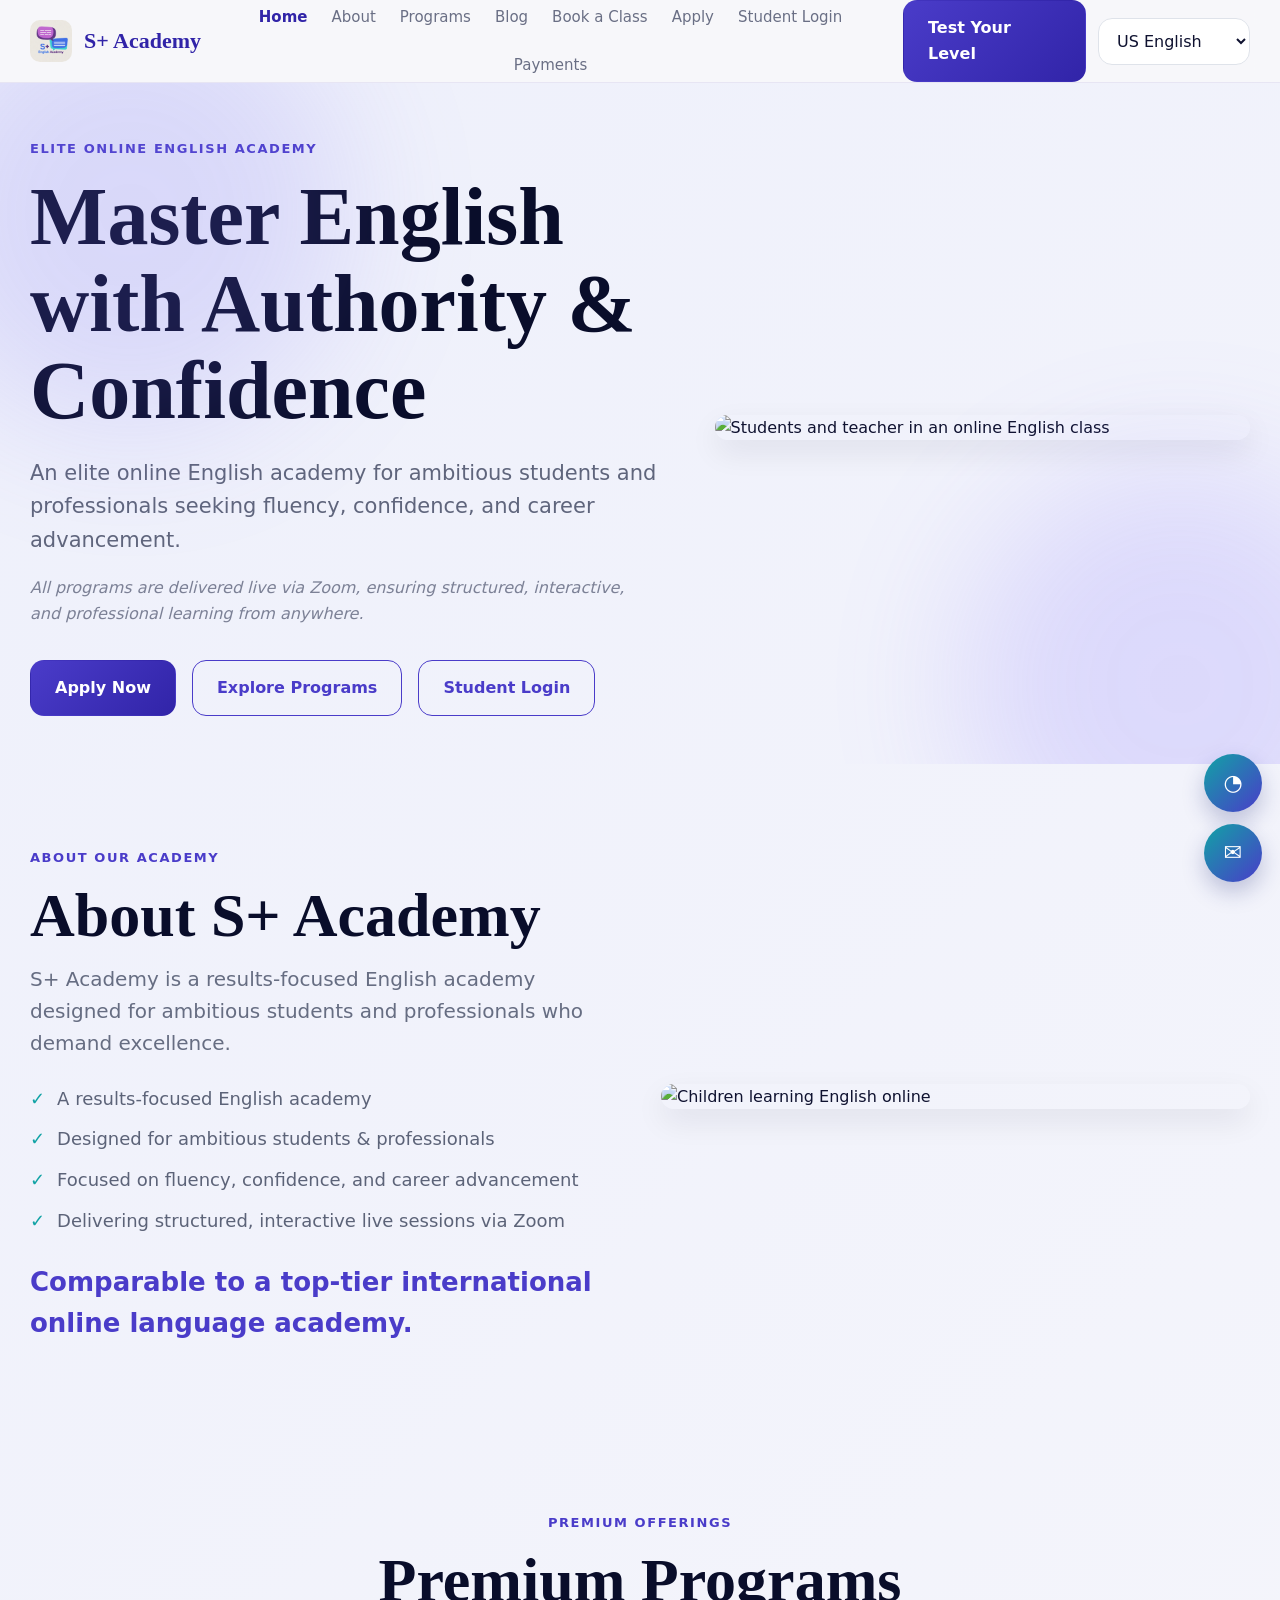
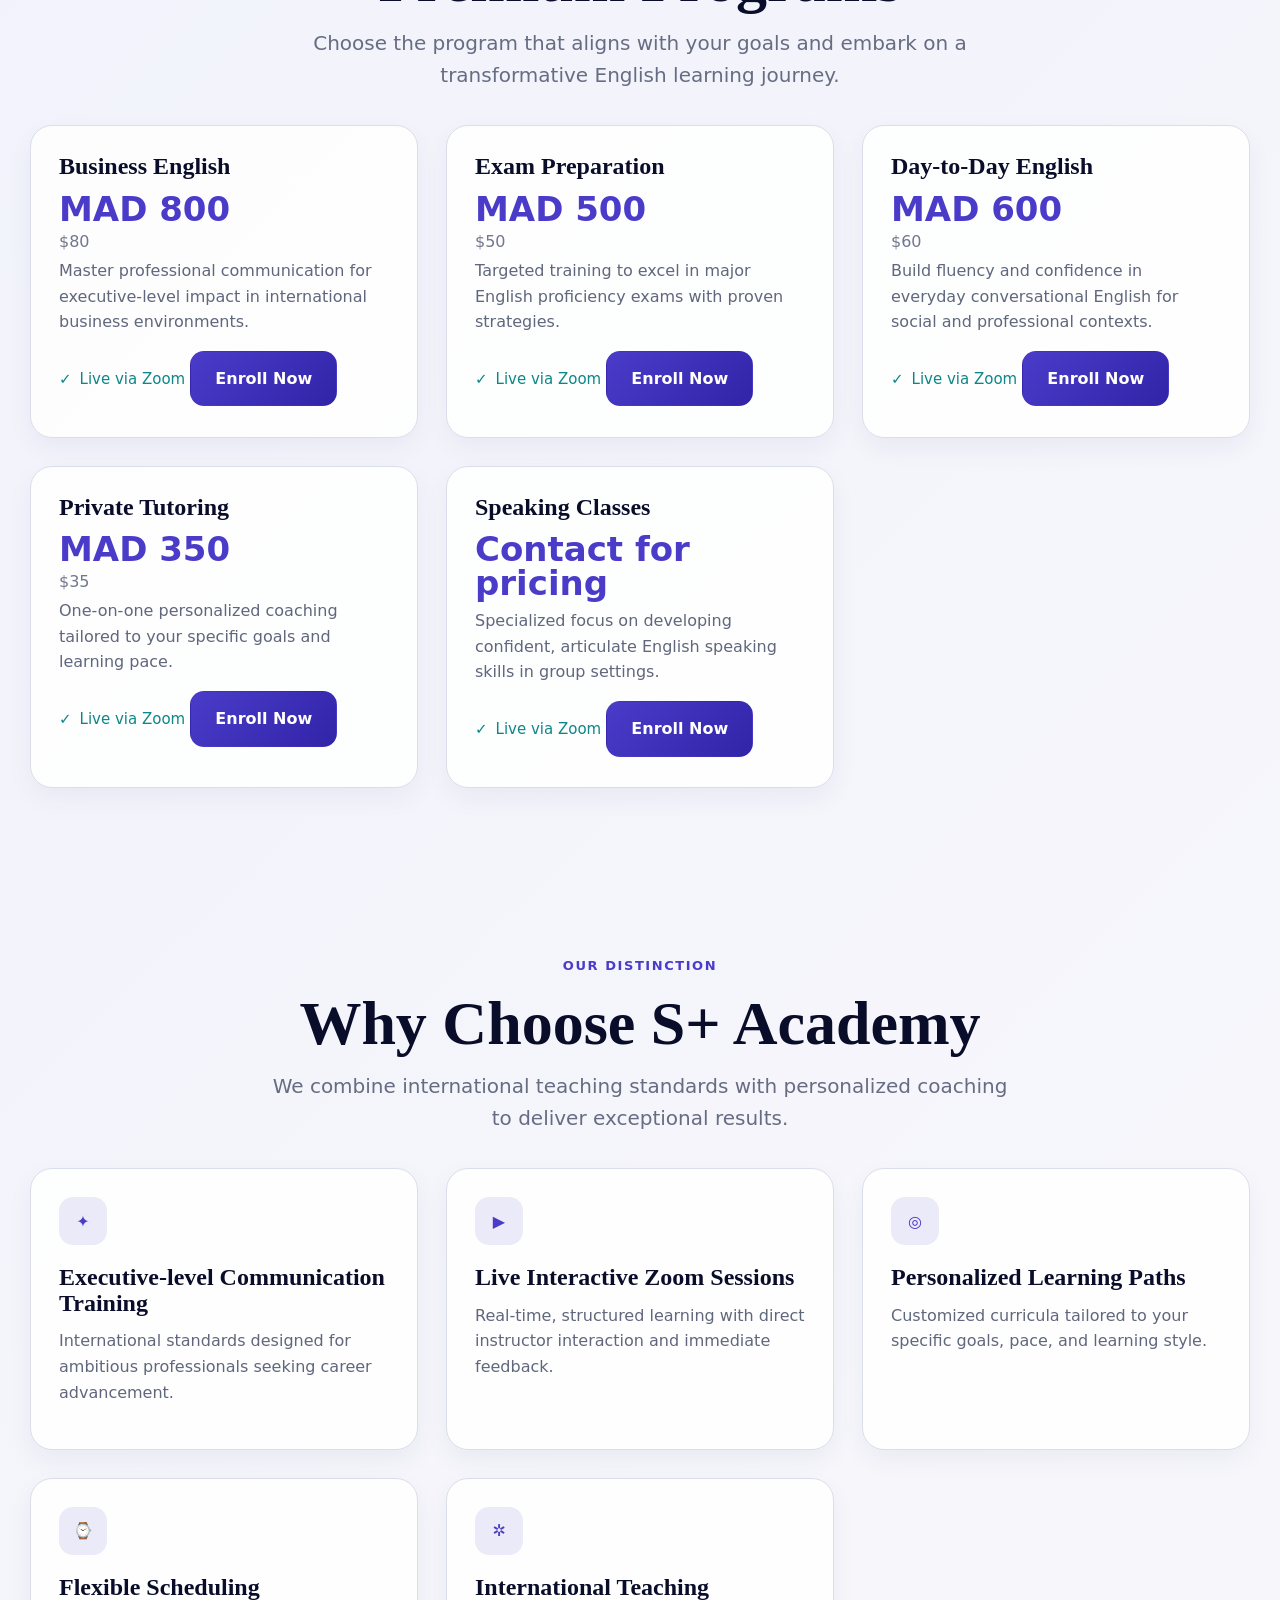
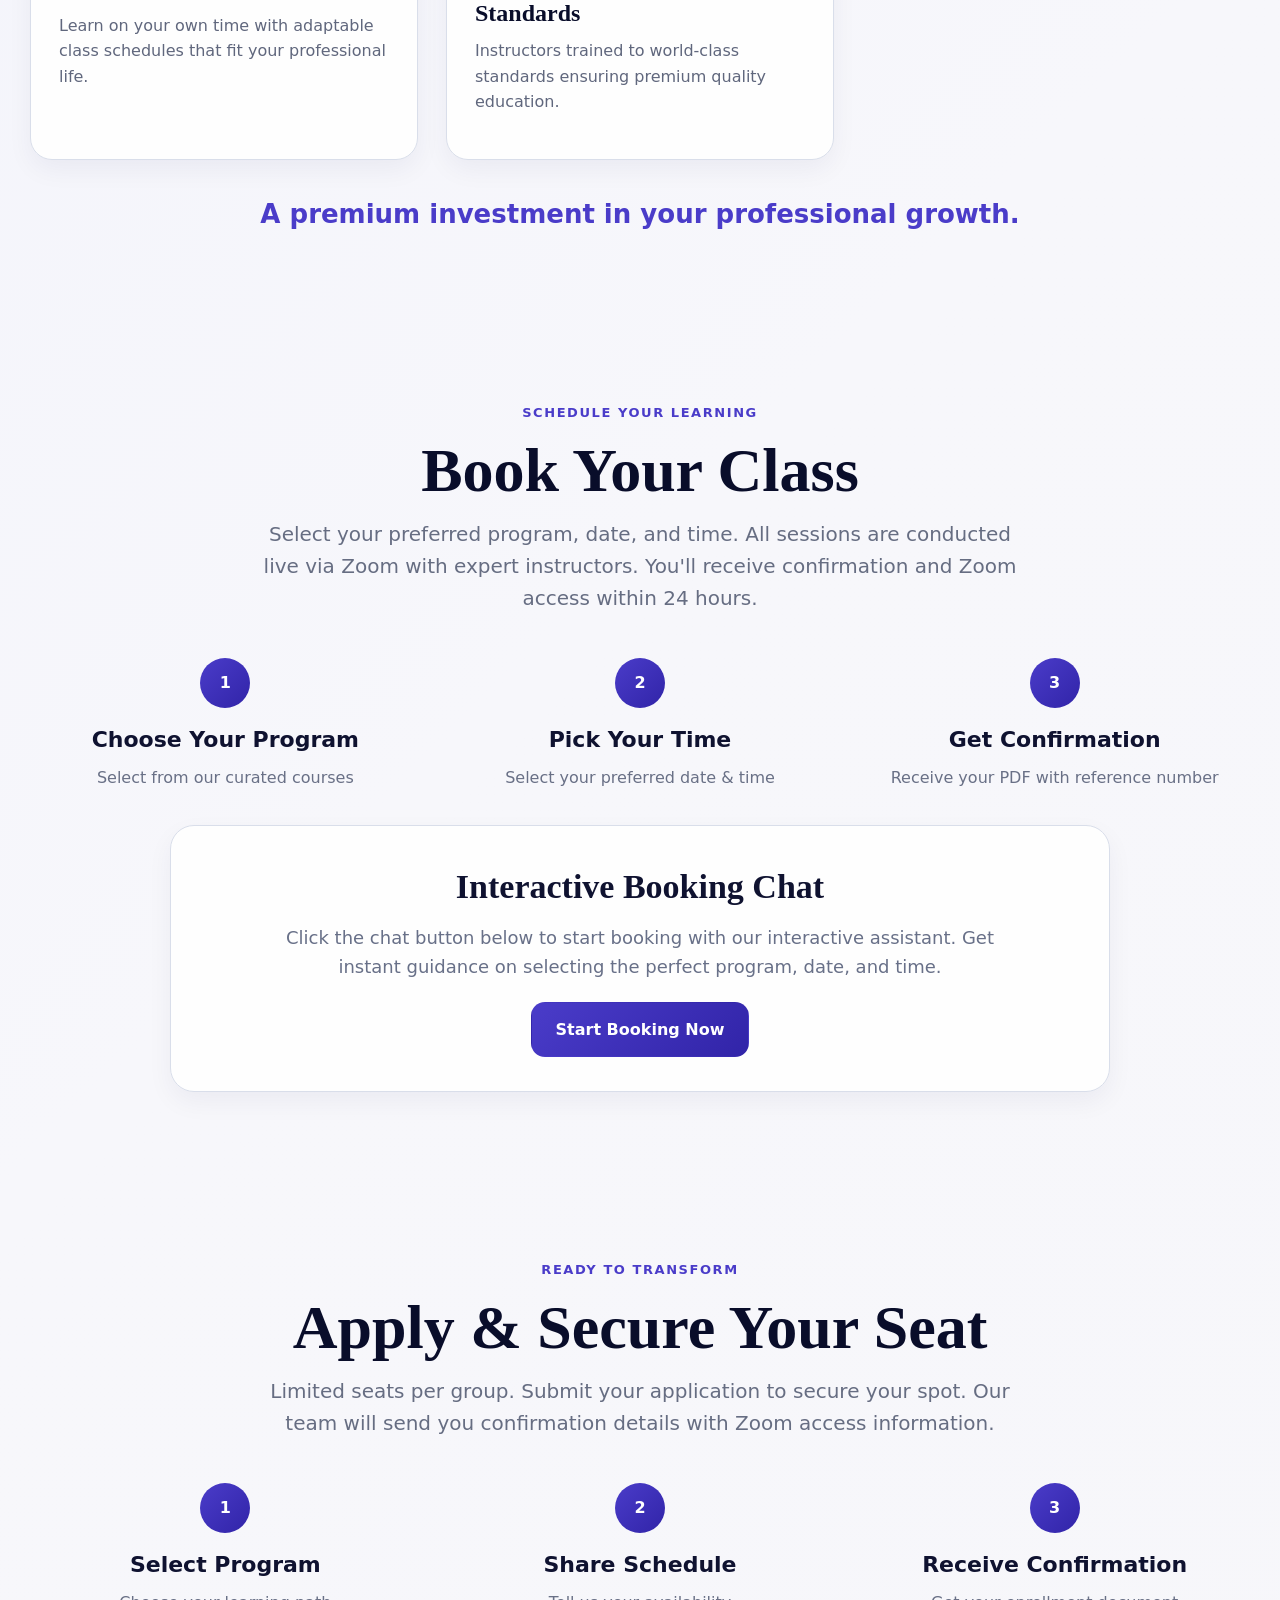
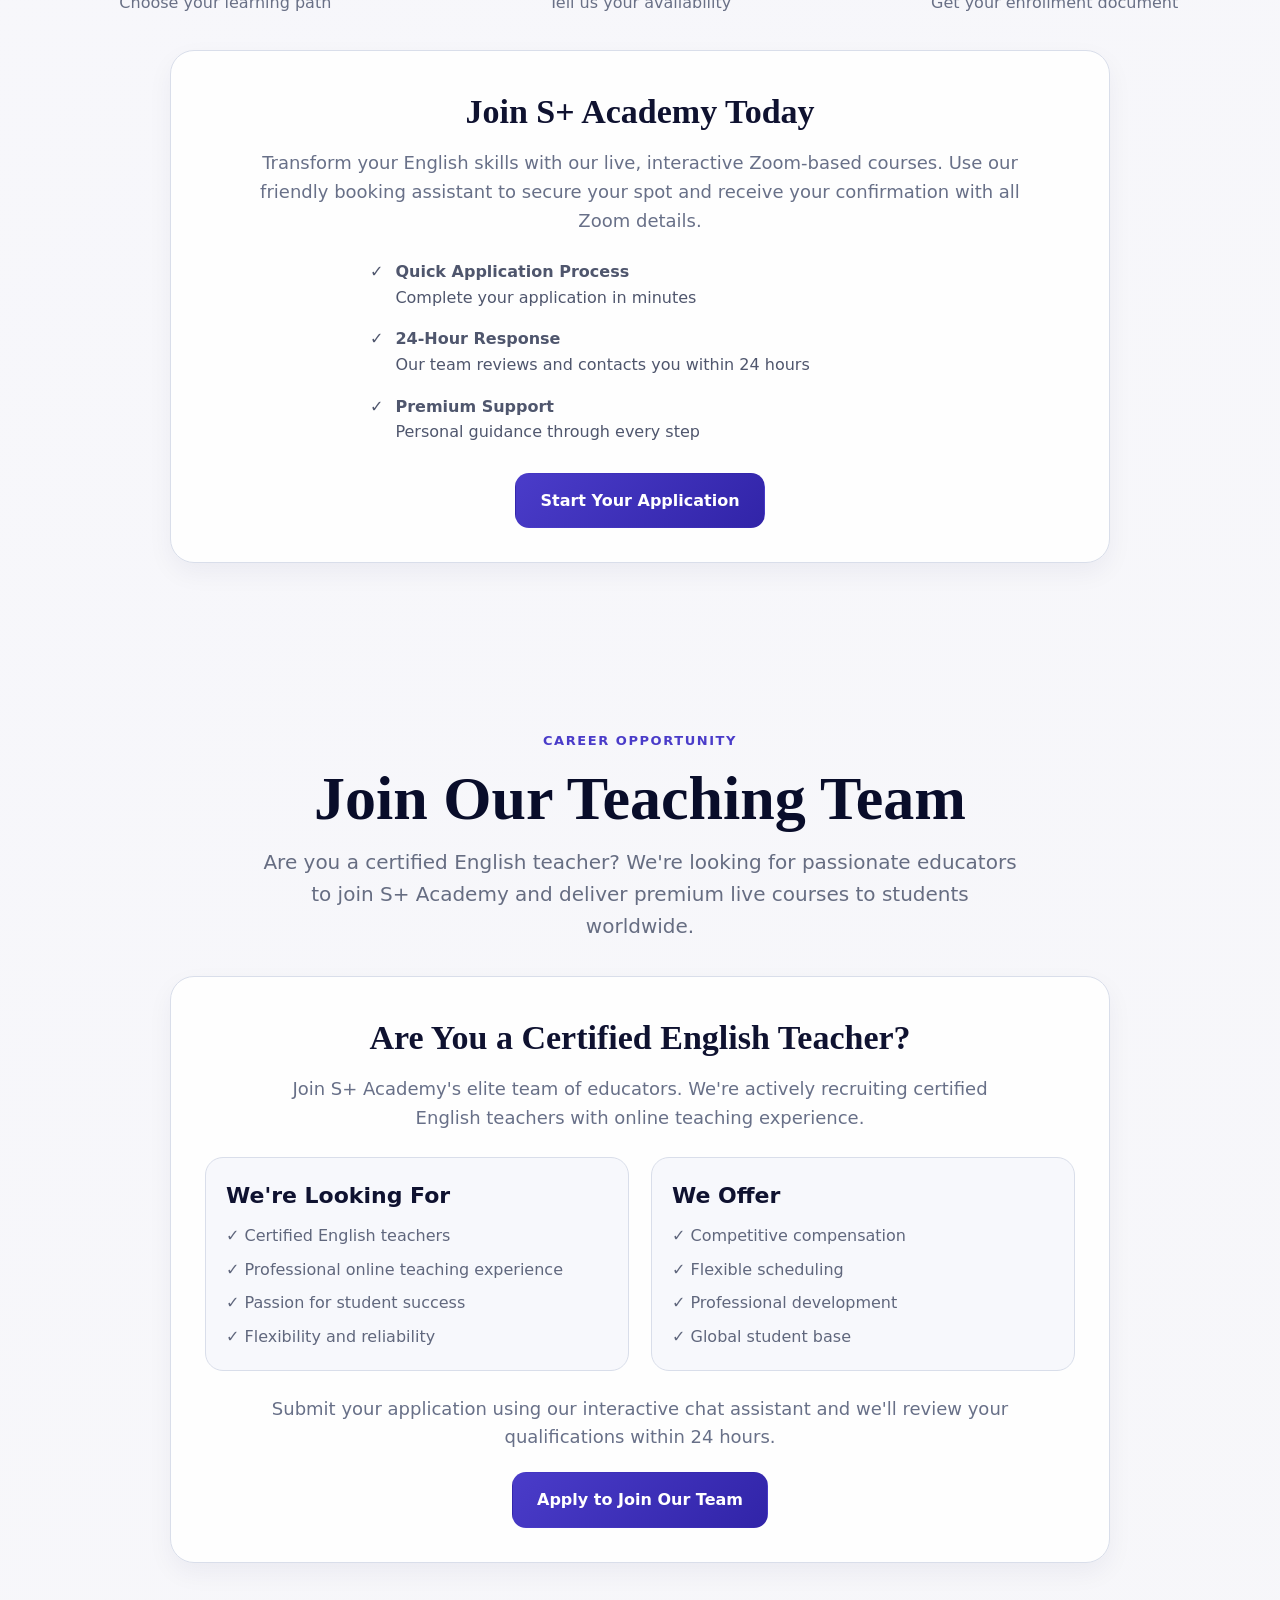
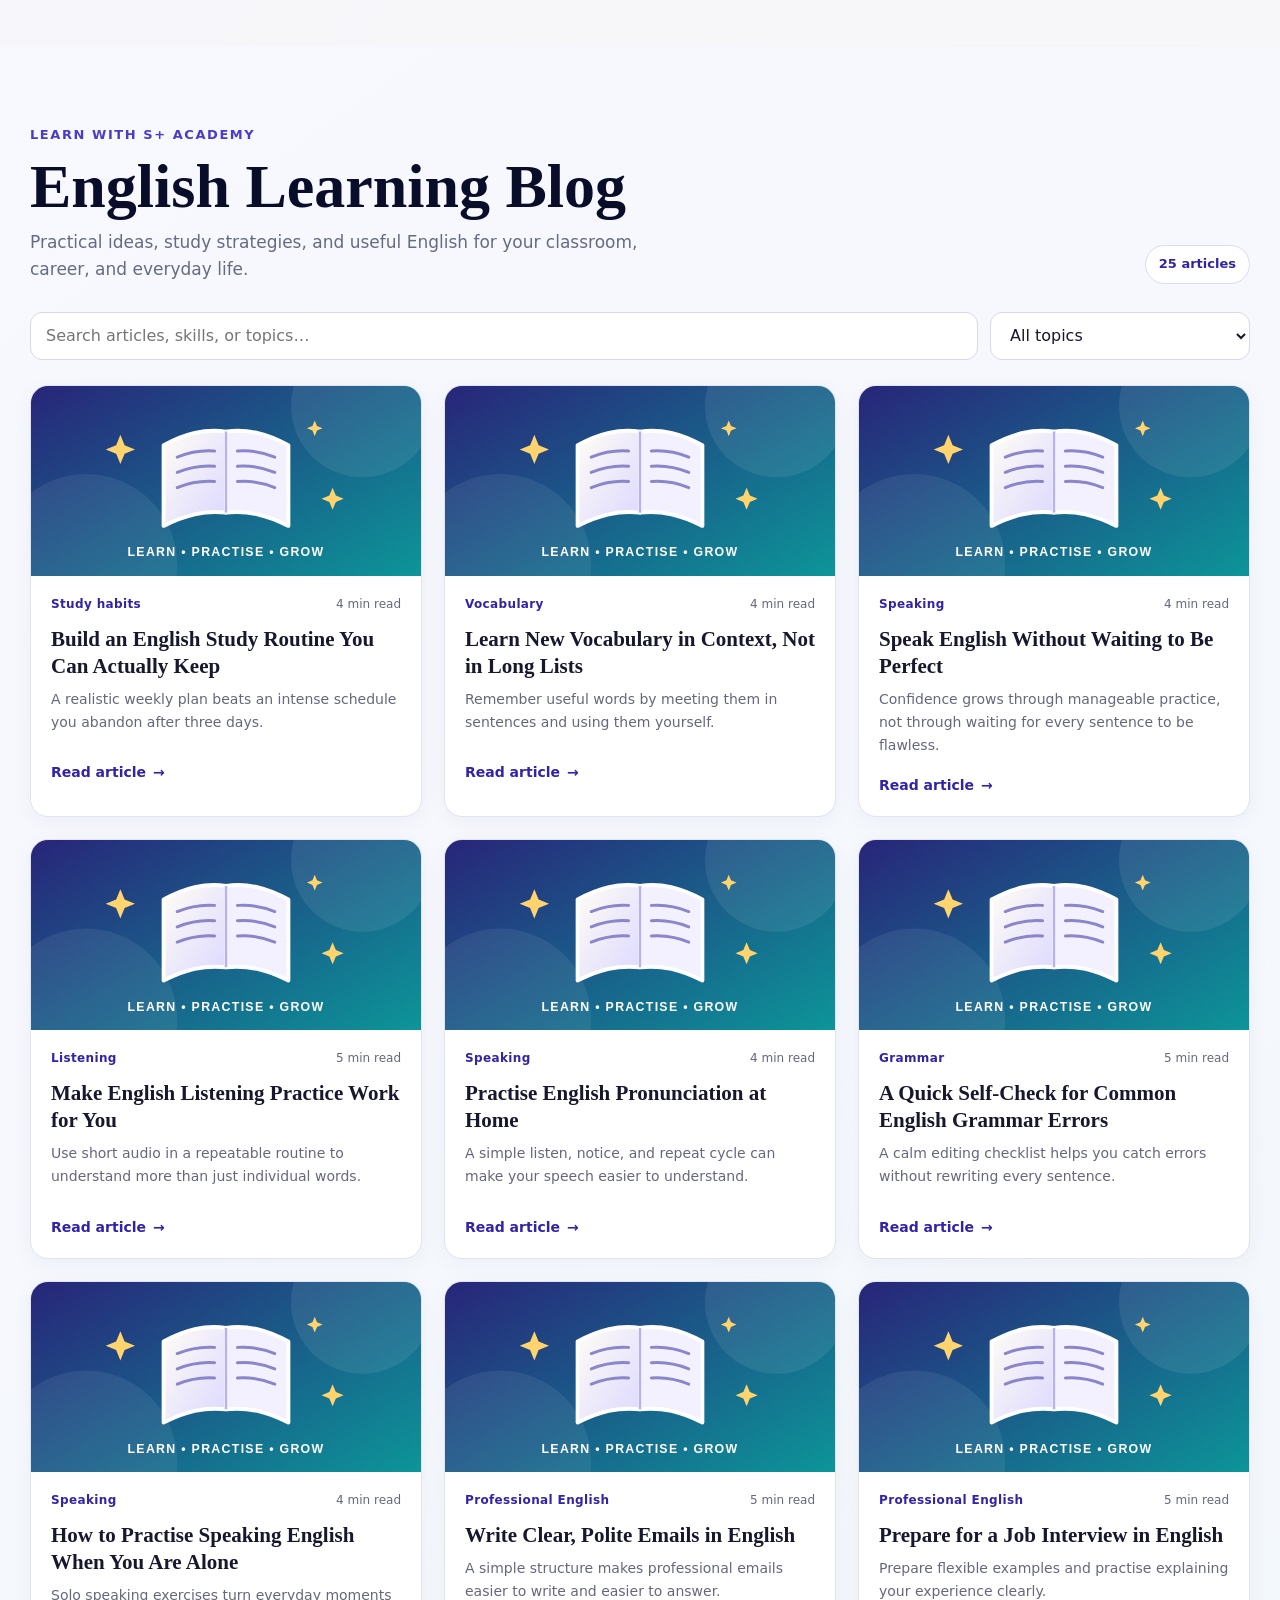
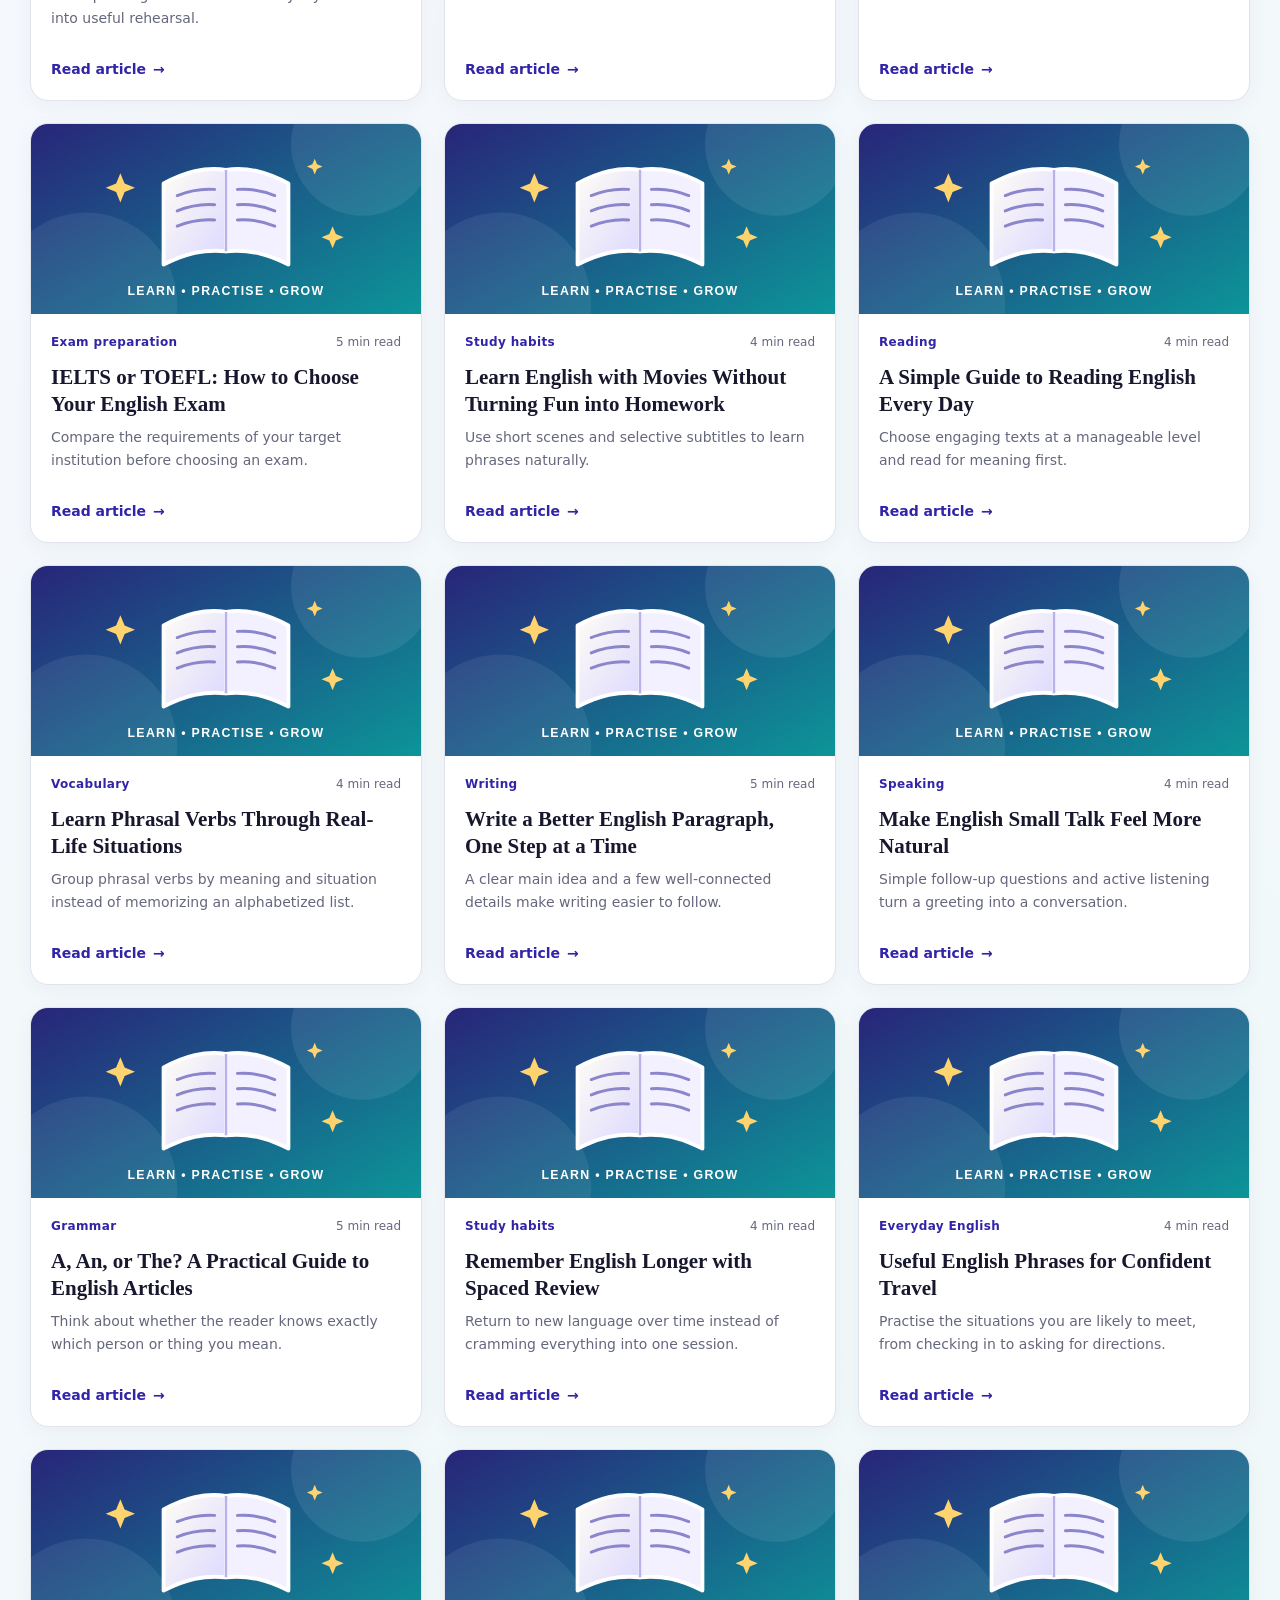
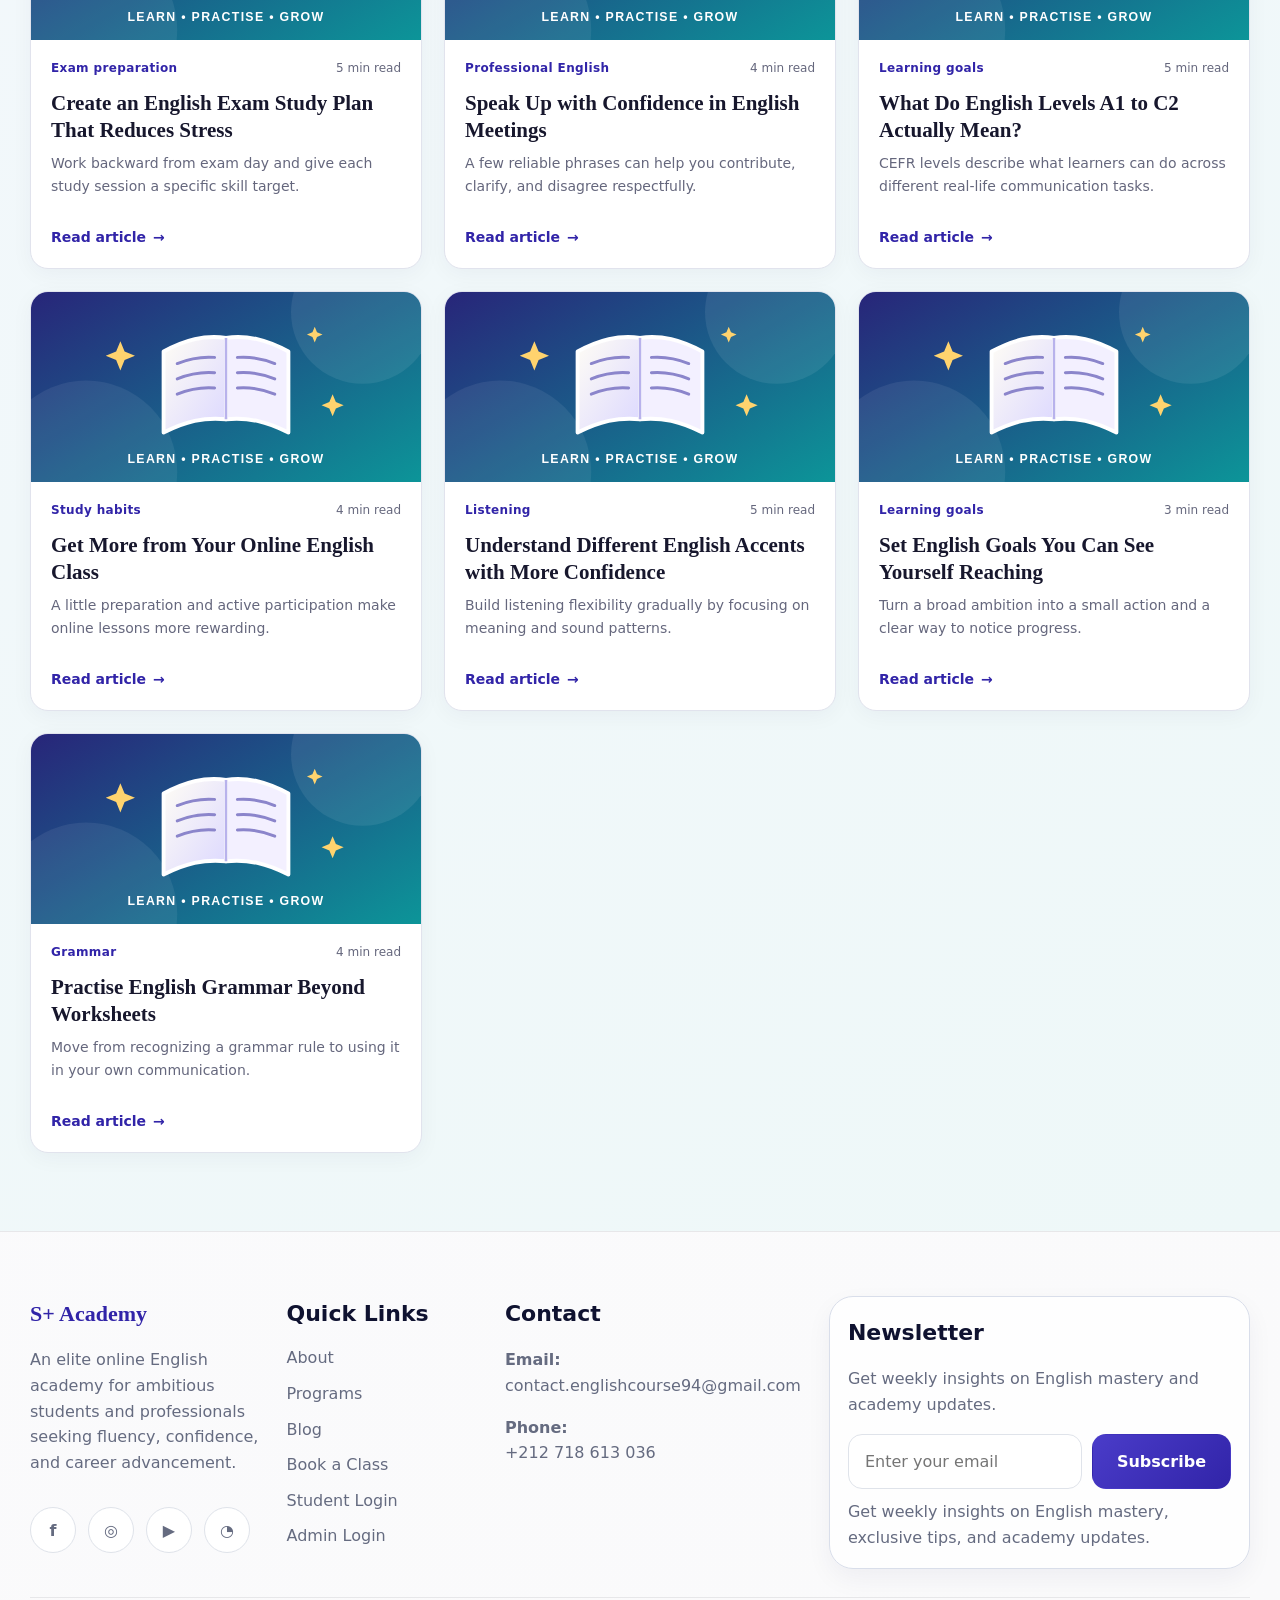
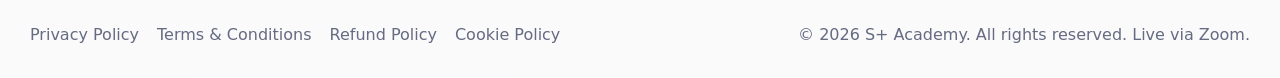
==== commit 4e35cc58: "Add student and admin login pages Co-authored-by: Copilot <223556219+Copilot@users.noreply.github.co" ====
--- a/index.html
+++ b/index.html
@@ -751,6 +751,7 @@
         <a href="#blog" data-i18n="nav.blog">Blog</a>
         <a href="booking.html" data-i18n="nav.book">Book a Class</a>
         <a href="teacher-apply.html" data-i18n="nav.apply">Apply</a>
+        <a href="student-login.html" data-i18n="nav.studentLogin">Student Login</a>
         <a href="#payments" data-i18n="nav.payments">Payments</a>
       </nav>
 
@@ -779,6 +780,7 @@
           <div class="hero-actions">
             <a class="btn btn-primary" href="teacher-apply.html" data-i18n="hero.ctaPrimary">Apply Now</a>
             <a class="btn btn-outline" href="#programs" data-i18n="hero.ctaSecondary">Explore Programs</a>
+            <a class="btn btn-outline" href="student-login.html" data-i18n="nav.studentLogin">Student Login</a>
           </div>
         </div>
         <div class="hero-media">
@@ -1062,6 +1064,8 @@
             <li><a href="#programs" data-i18n="nav.programs">Programs</a></li>
             <li><a href="#blog" data-i18n="nav.blog">Blog</a></li>
             <li><a href="#booking" data-i18n="nav.book">Book a Class</a></li>
+            <li><a href="student-login.html" data-i18n="nav.studentLogin">Student Login</a></li>
+            <li><a href="admin-login.html" data-i18n="nav.adminLogin">Admin Login</a></li>
           </ul>
         </div>
 
@@ -1103,7 +1107,7 @@
     const translations = {
       en: {
         brandName: 'S+ Academy',
-        nav: { home: 'Home', about: 'About', programs: 'Programs', blog: 'Blog', book: 'Book a Class', apply: 'Apply', payments: 'Payments', test: 'Test Your Level' },
+        nav: { home: 'Home', about: 'About', programs: 'Programs', blog: 'Blog', book: 'Book a Class', apply: 'Apply', studentLogin: 'Student Login', adminLogin: 'Admin Login', payments: 'Payments', test: 'Test Your Level' },
         hero: { eyebrow: 'Elite Online English Academy', title: 'Master English with Authority & Confidence', text: 'An elite online English academy for ambitious students and professionals seeking fluency, confidence, and career advancement.', subtext: 'All programs are delivered live via Zoom, ensuring structured, interactive, and professional learning from anywhere.', ctaPrimary: 'Apply Now', ctaSecondary: 'Explore Programs' },
         about: { eyebrow: 'About Our Academy', title: 'About S+ Academy', text: 'S+ Academy is a results-focused English academy designed for ambitious students and professionals who demand excellence.', b1: 'A results-focused English academy', b2: 'Designed for ambitious students & professionals', b3: 'Focused on fluency, confidence, and career advancement', b4: 'Delivering structured, interactive live sessions via Zoom', highlight: 'Comparable to a top-tier international online language academy.' },
         programs: {
@@ -1164,7 +1168,7 @@
       },
       fr: {
         brandName: 'S+ Academy',
-        nav: { home: 'Accueil', about: 'À propos', programs: 'Programmes', blog: 'Blog', book: 'Réserver un cours', apply: 'Postuler', payments: 'Paiements', test: 'Tester votre niveau' },
+        nav: { home: 'Accueil', about: 'À propos', programs: 'Programmes', blog: 'Blog', book: 'Réserver un cours', apply: 'Postuler', studentLogin: 'Connexion étudiant', adminLogin: 'Connexion administrateur', payments: 'Paiements', test: 'Tester votre niveau' },
         hero: { eyebrow: 'Académie d’anglais en ligne premium', title: 'Maîtrisez l’anglais avec confiance et autorité', text: 'Une académie d’anglais en ligne premium pour les étudiants ambitieux et les professionnels souhaitant améliorer leur aisance, leur confiance et leur évolution de carrière.', subtext: 'Tous nos cours sont dispensés en direct via Zoom, garantissant un apprentissage structuré, interactif et professionnel depuis n’importe où.', ctaPrimary: 'S’inscrire maintenant', ctaSecondary: 'Découvrir les programmes' },
         about: { eyebrow: 'À propos de notre académie', title: 'À propos de S+ Academy', text: 'S+ Academy est une académie d’anglais axée sur les résultats, conçue pour les étudiants ambitieux et les professionnels en quête d’excellence.', b1: 'Une académie d’anglais orientée résultats', b2: 'Conçue pour les étudiants ambitieux et les professionnels', b3: 'Axée sur l’aisance, la confiance et l’évolution de carrière', b4: 'Cours en direct via Zoom, structurés et interactifs', highlight: 'Comparable à une académie internationale de langue en ligne haut de gamme.' },
         programs: {
@@ -1225,7 +1229,7 @@
       },
       es: {
         brandName: 'S+ Academy',
-        nav: { home: 'Inicio', about: 'Sobre nosotros', programs: 'Programas', blog: 'Blog', book: 'Reservar clase', apply: 'Aplicar', payments: 'Pagos', test: 'Prueba tu nivel' },
+        nav: { home: 'Inicio', about: 'Sobre nosotros', programs: 'Programas', blog: 'Blog', book: 'Reservar clase', apply: 'Aplicar', studentLogin: 'Acceso de estudiante', adminLogin: 'Acceso de administrador', payments: 'Pagos', test: 'Prueba tu nivel' },
         hero: { eyebrow: 'Academia de inglés online premium', title: 'Domina el inglés con confianza y autoridad', text: 'Una academia de inglés online de alto nivel para estudiantes ambiciosos y profesionales que buscan fluidez, confianza y crecimiento profesional.', subtext: 'Todos los programas se imparten en directo a través de Zoom, con una experiencia estructurada, interactiva y profesional desde cualquier lugar.', ctaPrimary: 'Inscribirse ahora', ctaSecondary: 'Explorar programas' },
         about: { eyebrow: 'Sobre nuestra academia', title: 'Sobre S+ Academy', text: 'S+ Academy es una academia de inglés enfocada en resultados, diseñada para estudiantes ambiciosos y profesionales que buscan excelencia.', b1: 'Una academia de inglés orientada a resultados', b2: 'Diseñada para estudiantes ambiciosos y profesionales', b3: 'Enfocada en fluidez, confianza y crecimiento profesional', b4: 'Sesiones en vivo por Zoom, estructuradas e interactivas', highlight: 'Comparable a una academia internacional de idiomas en línea de primer nivel.' },
         programs: {
@@ -1286,7 +1290,7 @@
       },
       pt: {
         brandName: 'S+ Academy',
-        nav: { home: 'Início', about: 'Sobre', programs: 'Programas', blog: 'Blog', book: 'Reservar aula', apply: 'Candidatar-se', payments: 'Pagamentos', test: 'Teste seu nível' },
+        nav: { home: 'Início', about: 'Sobre', programs: 'Programas', blog: 'Blog', book: 'Reservar aula', apply: 'Candidatar-se', studentLogin: 'Acesso do aluno', adminLogin: 'Acesso do administrador', payments: 'Pagamentos', test: 'Teste seu nível' },
         hero: { eyebrow: 'Academia premium de inglês online', title: 'Domine o inglês com confiança e autoridade', text: 'Uma academia premium de inglês online para estudantes ambiciosos e profissionais que desejam melhorar sua fluência, confiança e crescimento profissional.', subtext: 'Todos os programas são realizados ao vivo via Zoom, garantindo um aprendizado estruturado, interativo e profissional de qualquer lugar.', ctaPrimary: 'Inscreva-se agora', ctaSecondary: 'Explorar programas' },
         about: { eyebrow: 'Sobre nossa academia', title: 'Sobre a S+ Academy', text: 'A S+ Academy é uma academia de inglês orientada para resultados, criada para estudantes ambiciosos e profissionais que buscam excelência.', b1: 'Uma academia de inglês orientada a resultados', b2: 'Feita para estudantes ambiciosos e profissionais', b3: 'Foco em fluência, confiança e crescimento profissional', b4: 'Aulas ao vivo via Zoom, estruturadas e interativas', highlight: 'Comparável a uma academia internacional de idiomas online de alto nível.' },
         programs: {
@@ -1347,7 +1351,7 @@
       },
       zh: {
         brandName: 'S+ Academy',
-        nav: { home: '首页', about: '关于我们', programs: '课程', blog: '博客', book: '预约课程', apply: '申请', payments: '支付', test: '测试水平' },
+        nav: { home: '首页', about: '关于我们', programs: '课程', blog: '博客', book: '预约课程', apply: '申请', studentLogin: '学生登录', adminLogin: '管理员登录', payments: '支付', test: '测试水平' },
         hero: { eyebrow: '高端在线英语学院', title: '自信而高效地掌握英语', text: '我们是一所高端在线英语学院，专为有抱负的学生和专业人士打造，帮助他们提升英语流利度、自信心，并推动职业发展。', subtext: '我们的所有课程都通过 Zoom 直播进行，确保您无论身在何处都能获得结构化、互动化且专业的学习体验。', ctaPrimary: '立即申请', ctaSecondary: '探索课程' },
         about: { eyebrow: '关于我们的学院', title: '关于 S+ 英语学院', text: 'S+ 英语学院是一所以成果为导向的在线英语学院，专为有抱负的学生和专业人士打造，帮助他们提升英语能力，实现职业发展。', b1: '以成果为导向的英语学院', b2: '专为有抱负的学生和专业人士设计', b3: '专注提升英语流利度、自信心与职业发展', b4: '通过 Zoom 提供结构化、互动式直播课程', highlight: '可与国际顶级在线语言学院媲美。' },
         programs: {
@@ -1408,7 +1412,7 @@
       },
       ar: {
         brandName: 'أكاديمية +S',
-        nav: { home: 'الرئيسية', about: 'من نحن', programs: 'البرامج', blog: 'المدونة', book: 'احجز درسًا', apply: 'التقديم', payments: 'المدفوعات', test: 'اختبر مستواك' },
+        nav: { home: 'الرئيسية', about: 'من نحن', programs: 'البرامج', blog: 'المدونة', book: 'احجز درسًا', apply: 'التقديم', studentLogin: 'تسجيل دخول الطالب', adminLogin: 'تسجيل دخول المسؤول', payments: 'المدفوعات', test: 'اختبر مستواك' },
         hero: { eyebrow: 'أكاديمية إنجليزية راقية عبر الإنترنت', title: 'أتقن اللغة الإنجليزية بثقة وإتقان', text: 'أكاديمية إنجليزية راقية عبر الإنترنت للطلاب الطموحين والمهنيين الذين يسعون إلى الطلاقة والثقة والتقدم المهني.', subtext: 'جميع برامجنا تُقدَّم مباشرة عبر Zoom، بما يضمن تعليمًا منظمًا وتفاعليًا واحترافيًا من أي مكان.', ctaPrimary: 'سجل الآن', ctaSecondary: 'استكشف البرامج' },
         about: { eyebrow: 'عن أكاديميتنا', title: 'عن أكاديمية +S', text: 'نحن لا نعلّم الكلمات فحسب، بل نعيد صياغة علاقتك باللغة. نؤمن أن الطلاقة ليست رفاهًا، بل ضرورة، وأن الثقة تُكتسب بالتدريب والممارسة.', b1: 'أكاديمية إنجليزية تركّز على النتائج', b2: 'مصممة للطلاب الطموحين والمهنيين', b3: 'تركيز على الطلاقة والثقة والتقدم الوظيفي', b4: 'جلسات مباشرة منظمة وتفاعلية عبر Zoom', highlight: 'تُضاهي أرقى الأكاديميات الدولية لتعليم اللغات عبر الإنترنت.' },
         programs: {
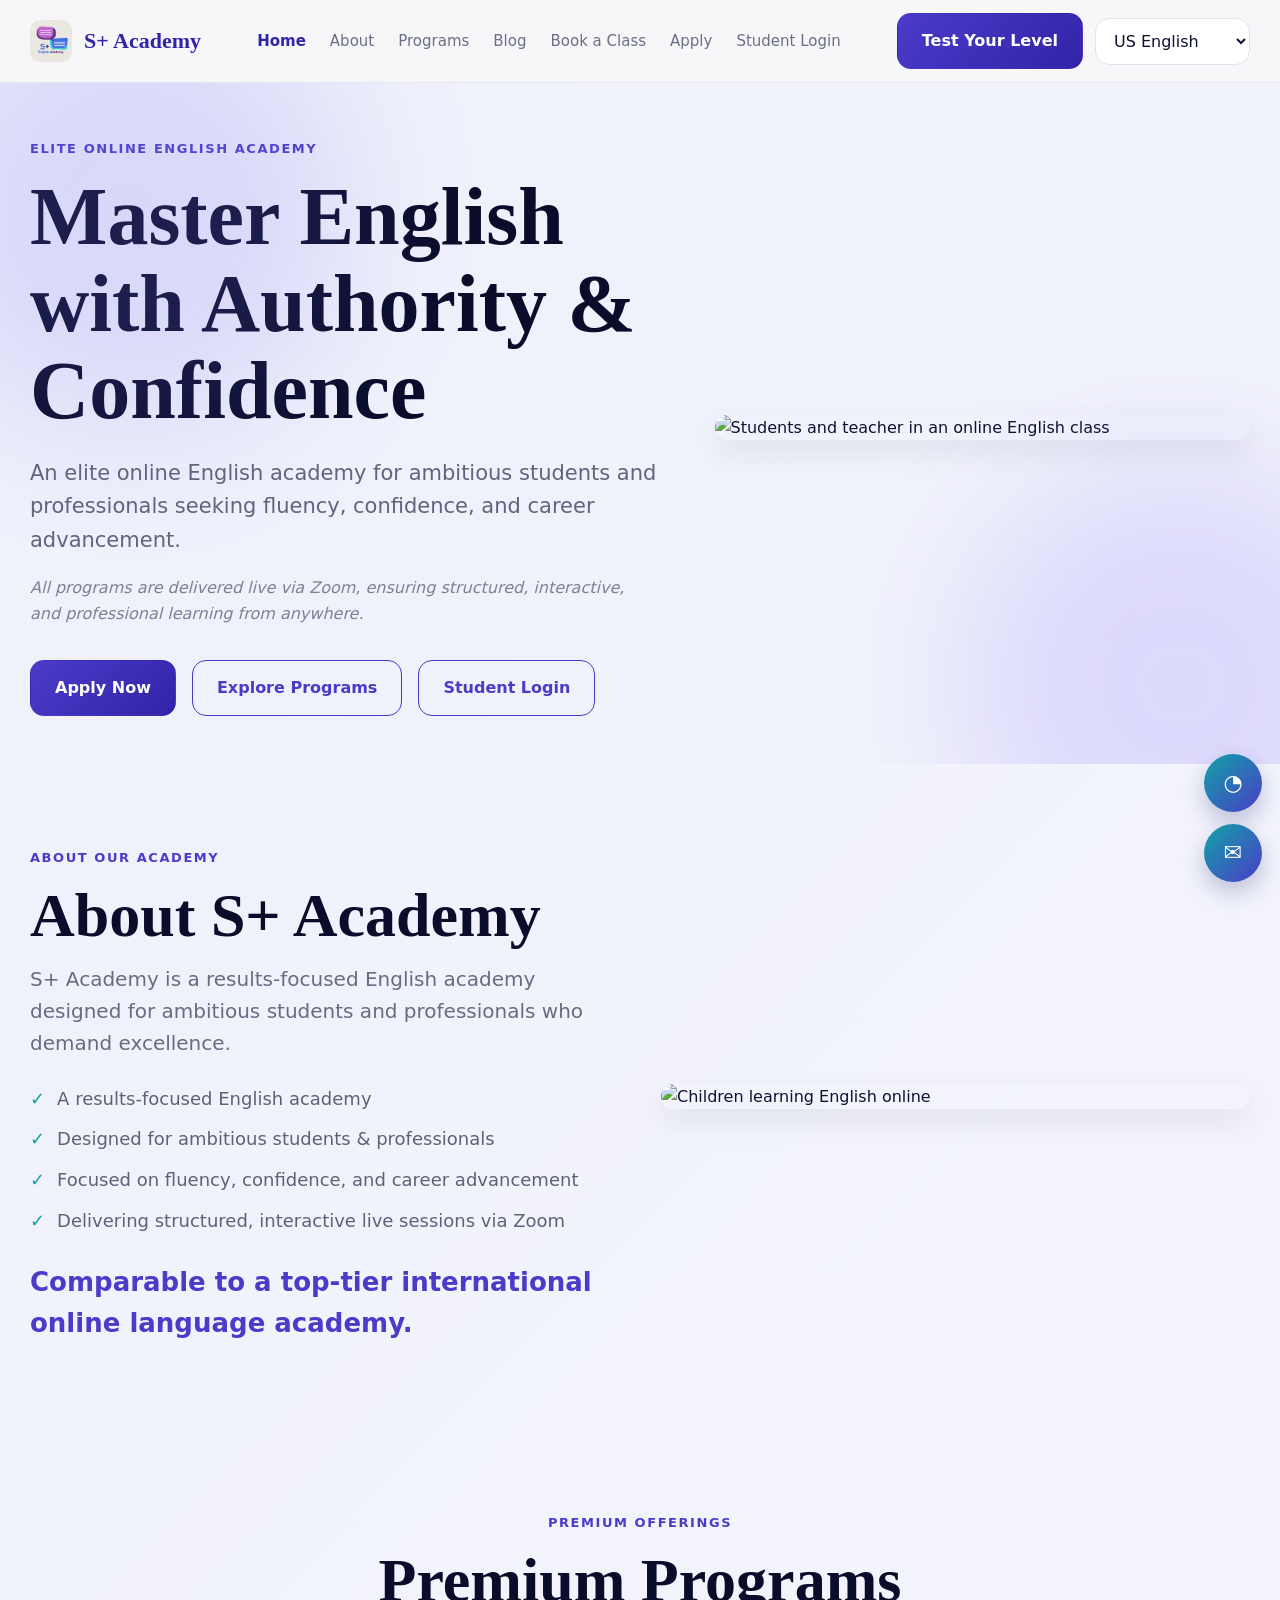
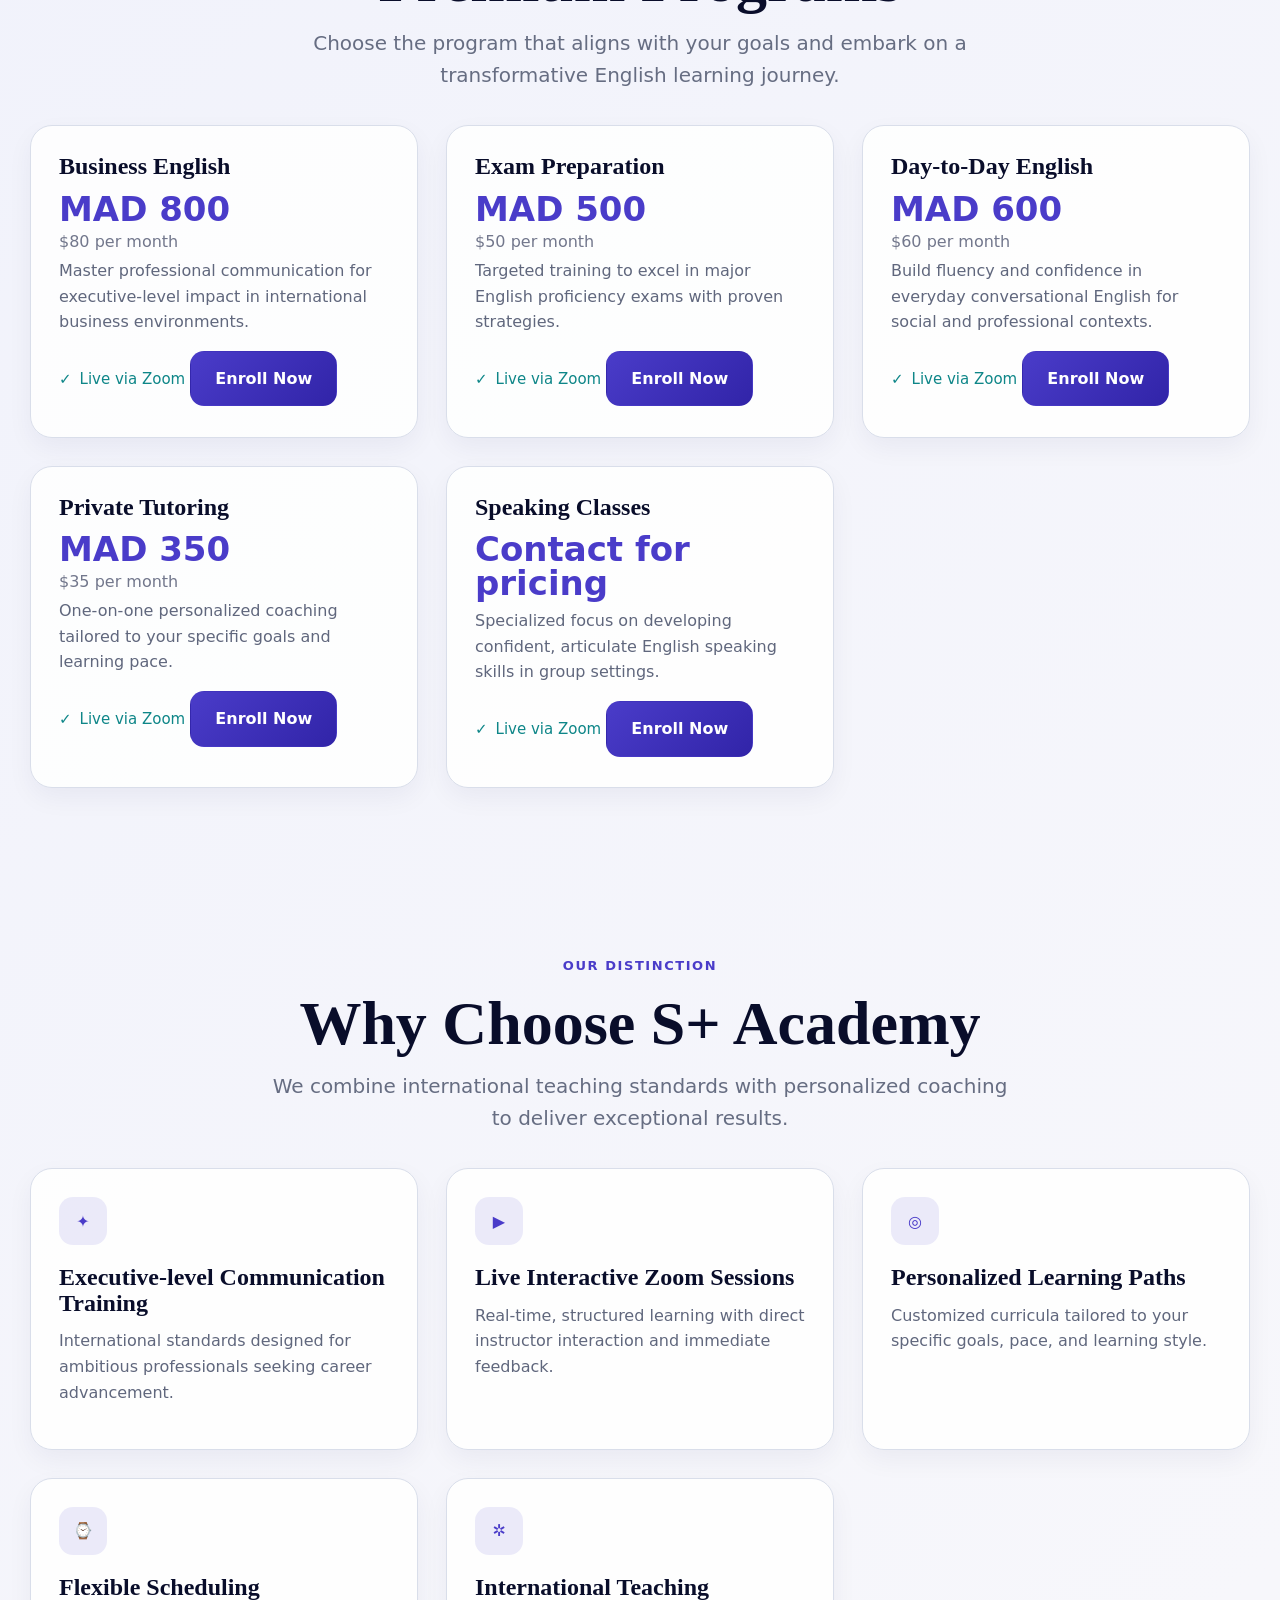
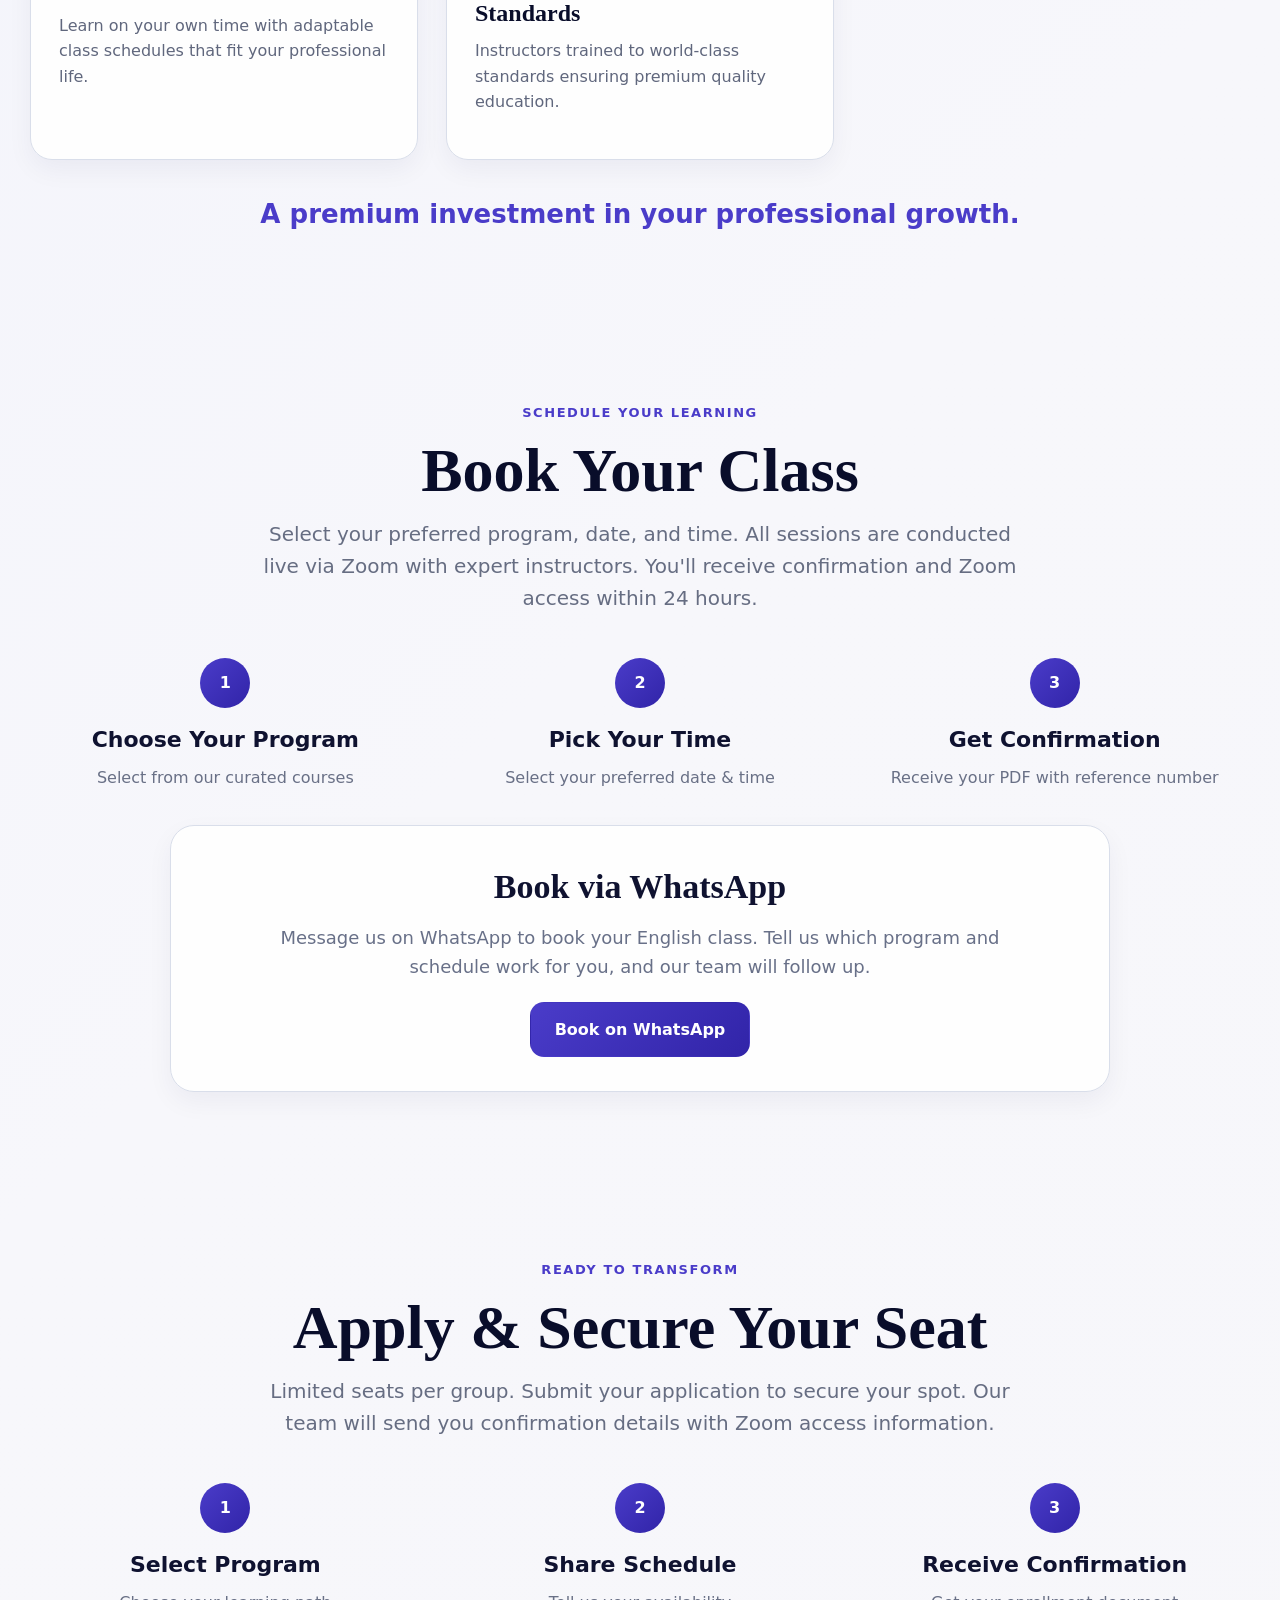
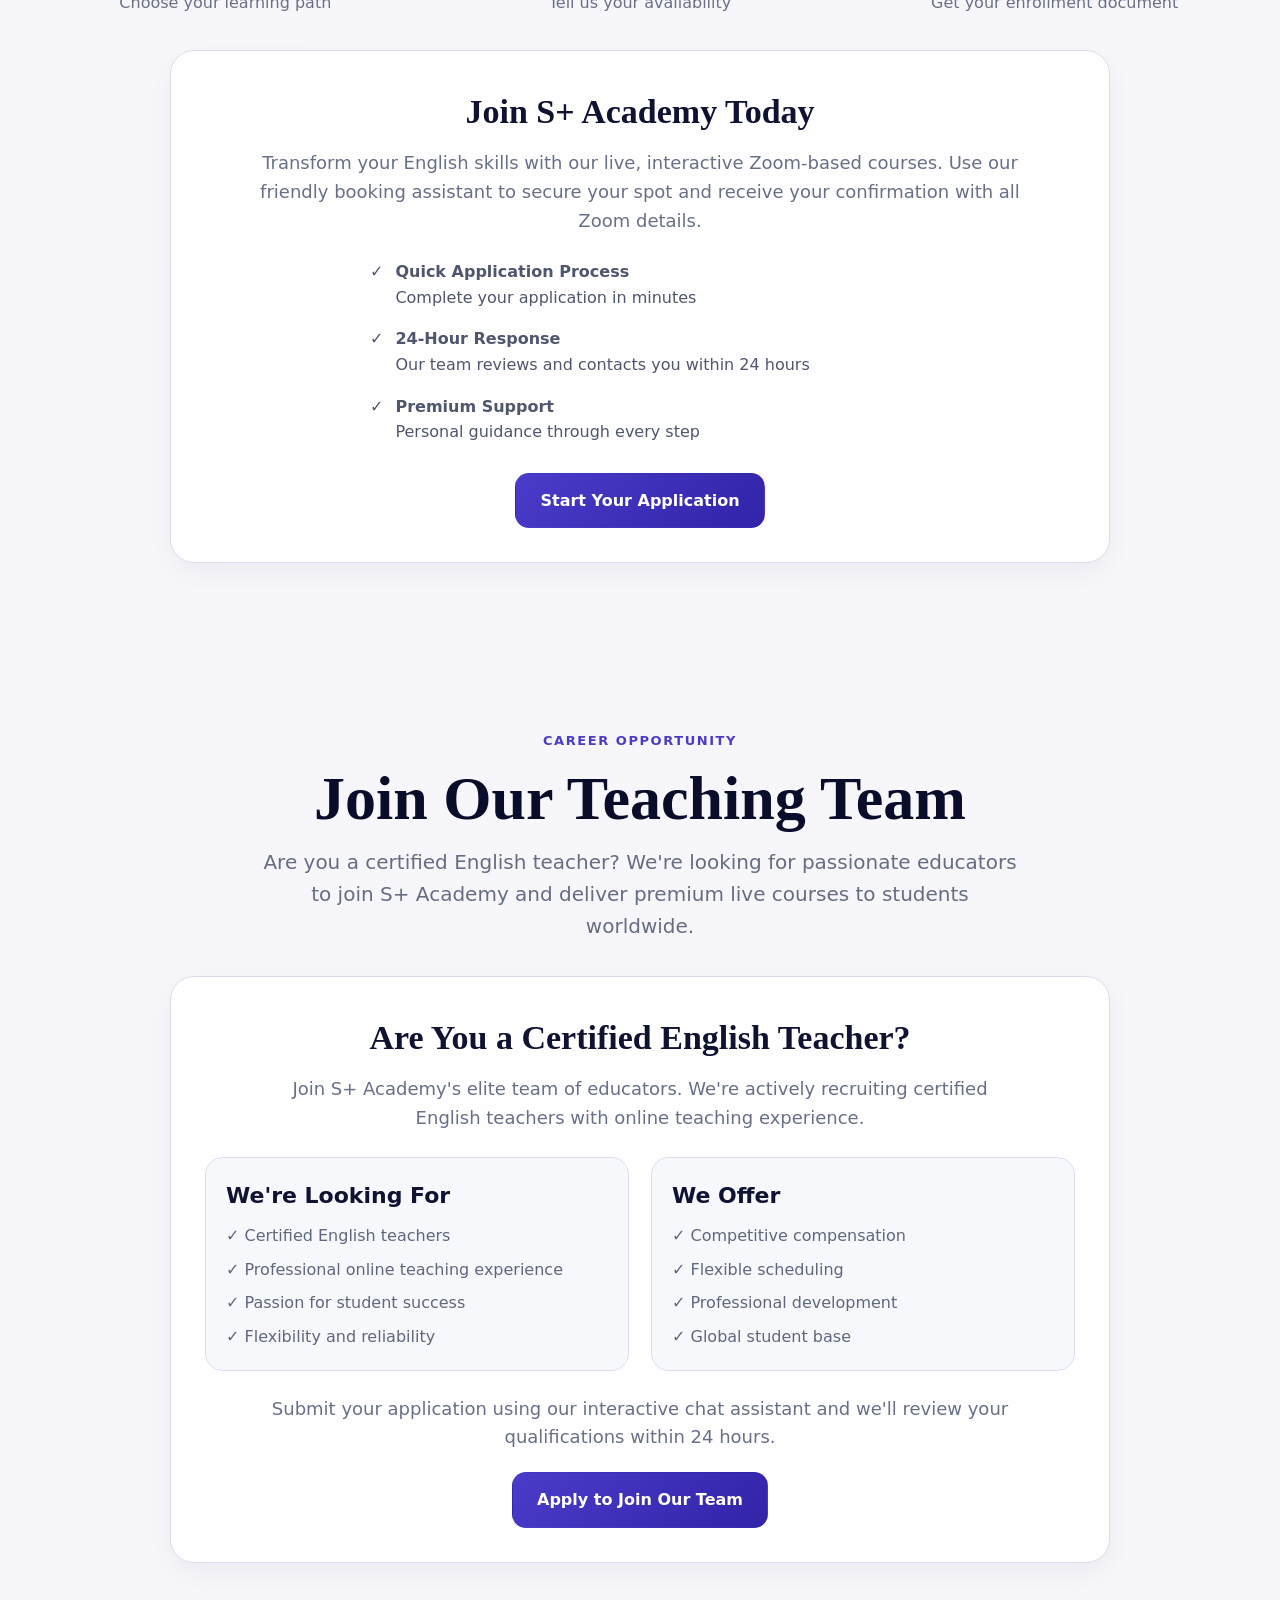
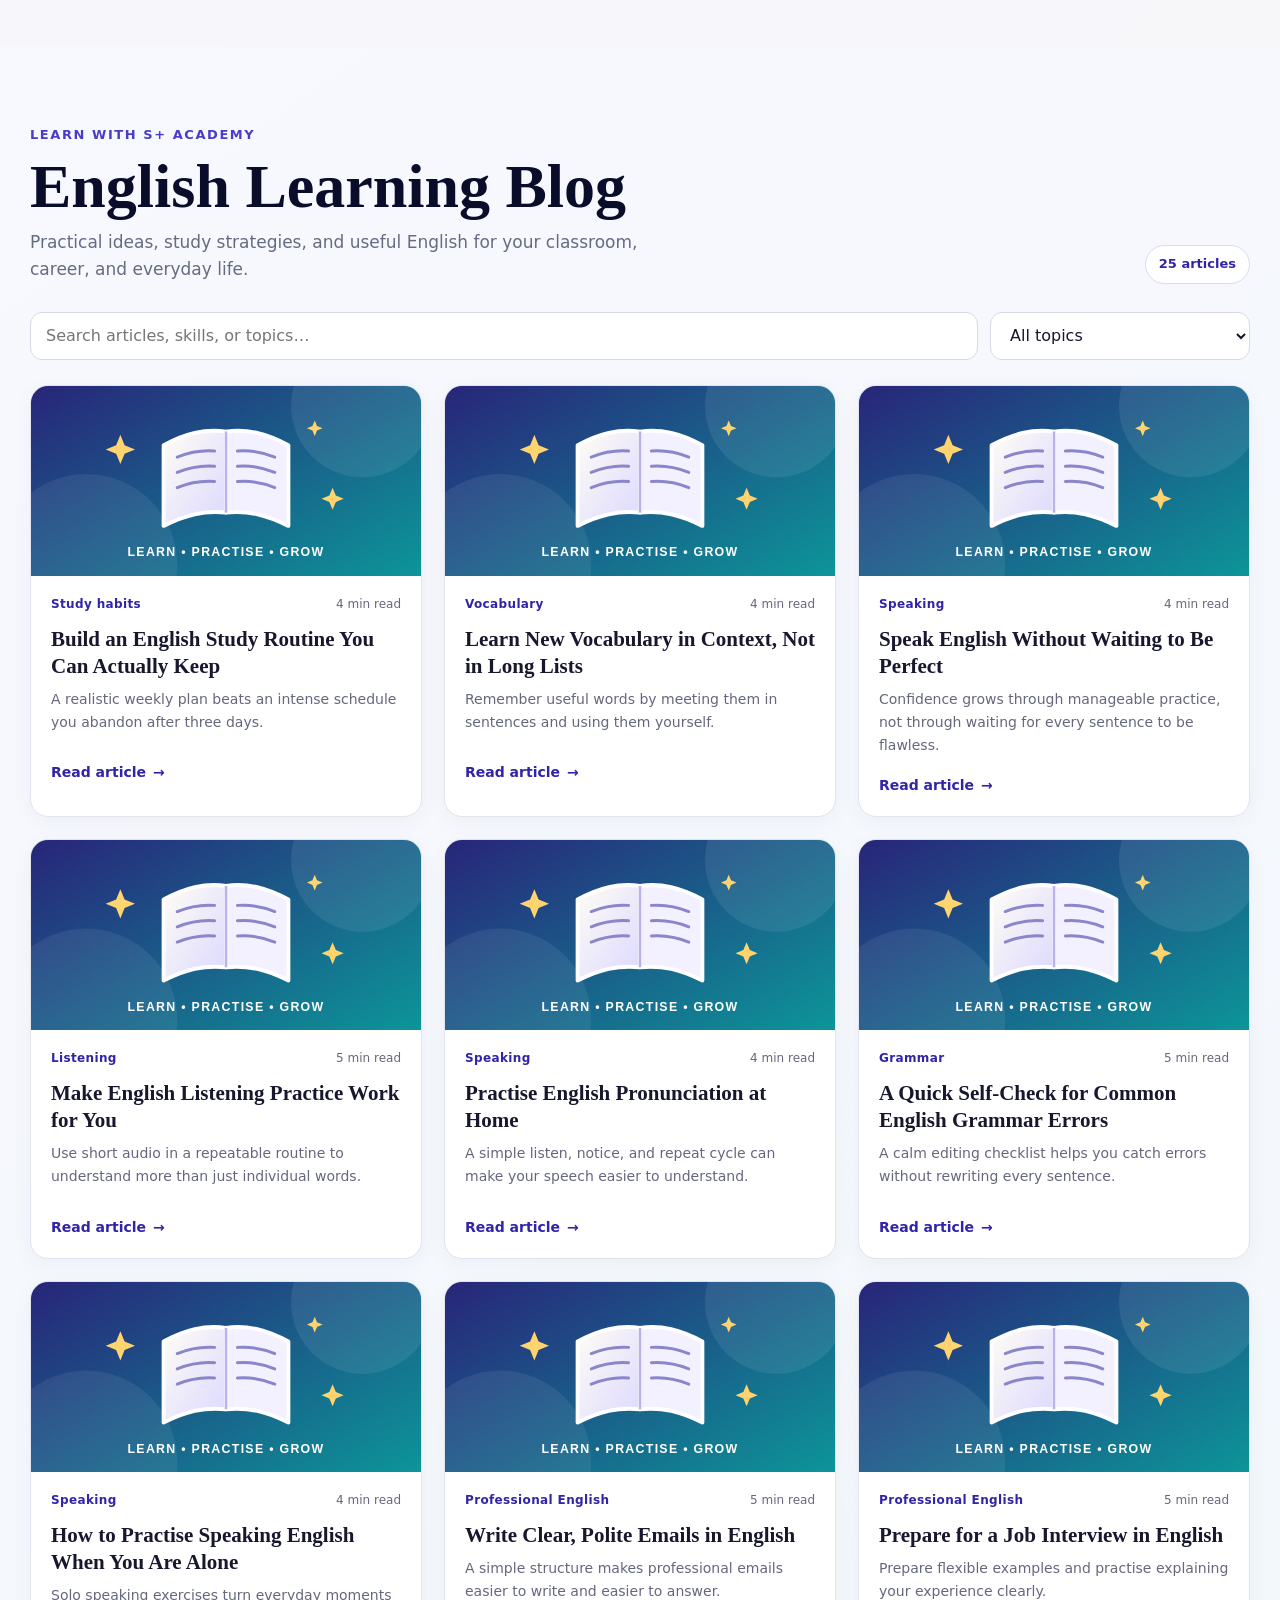
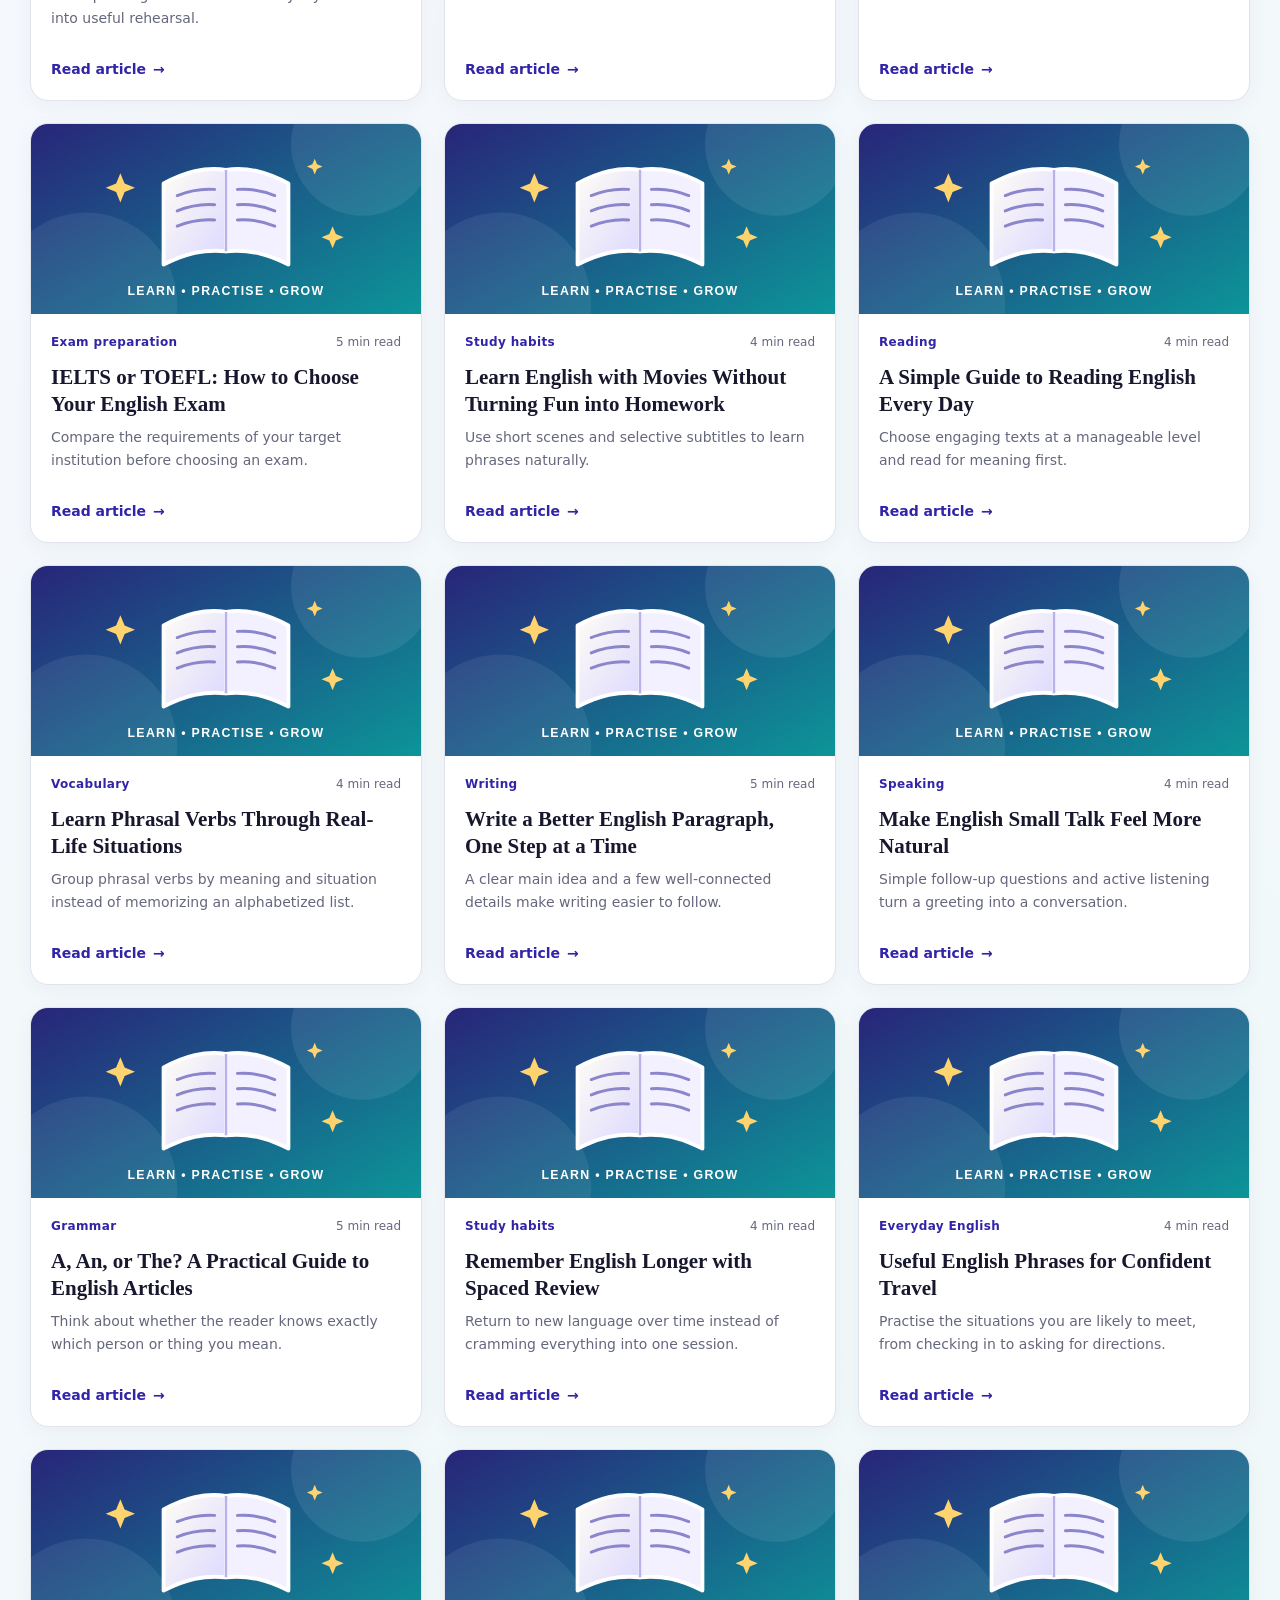
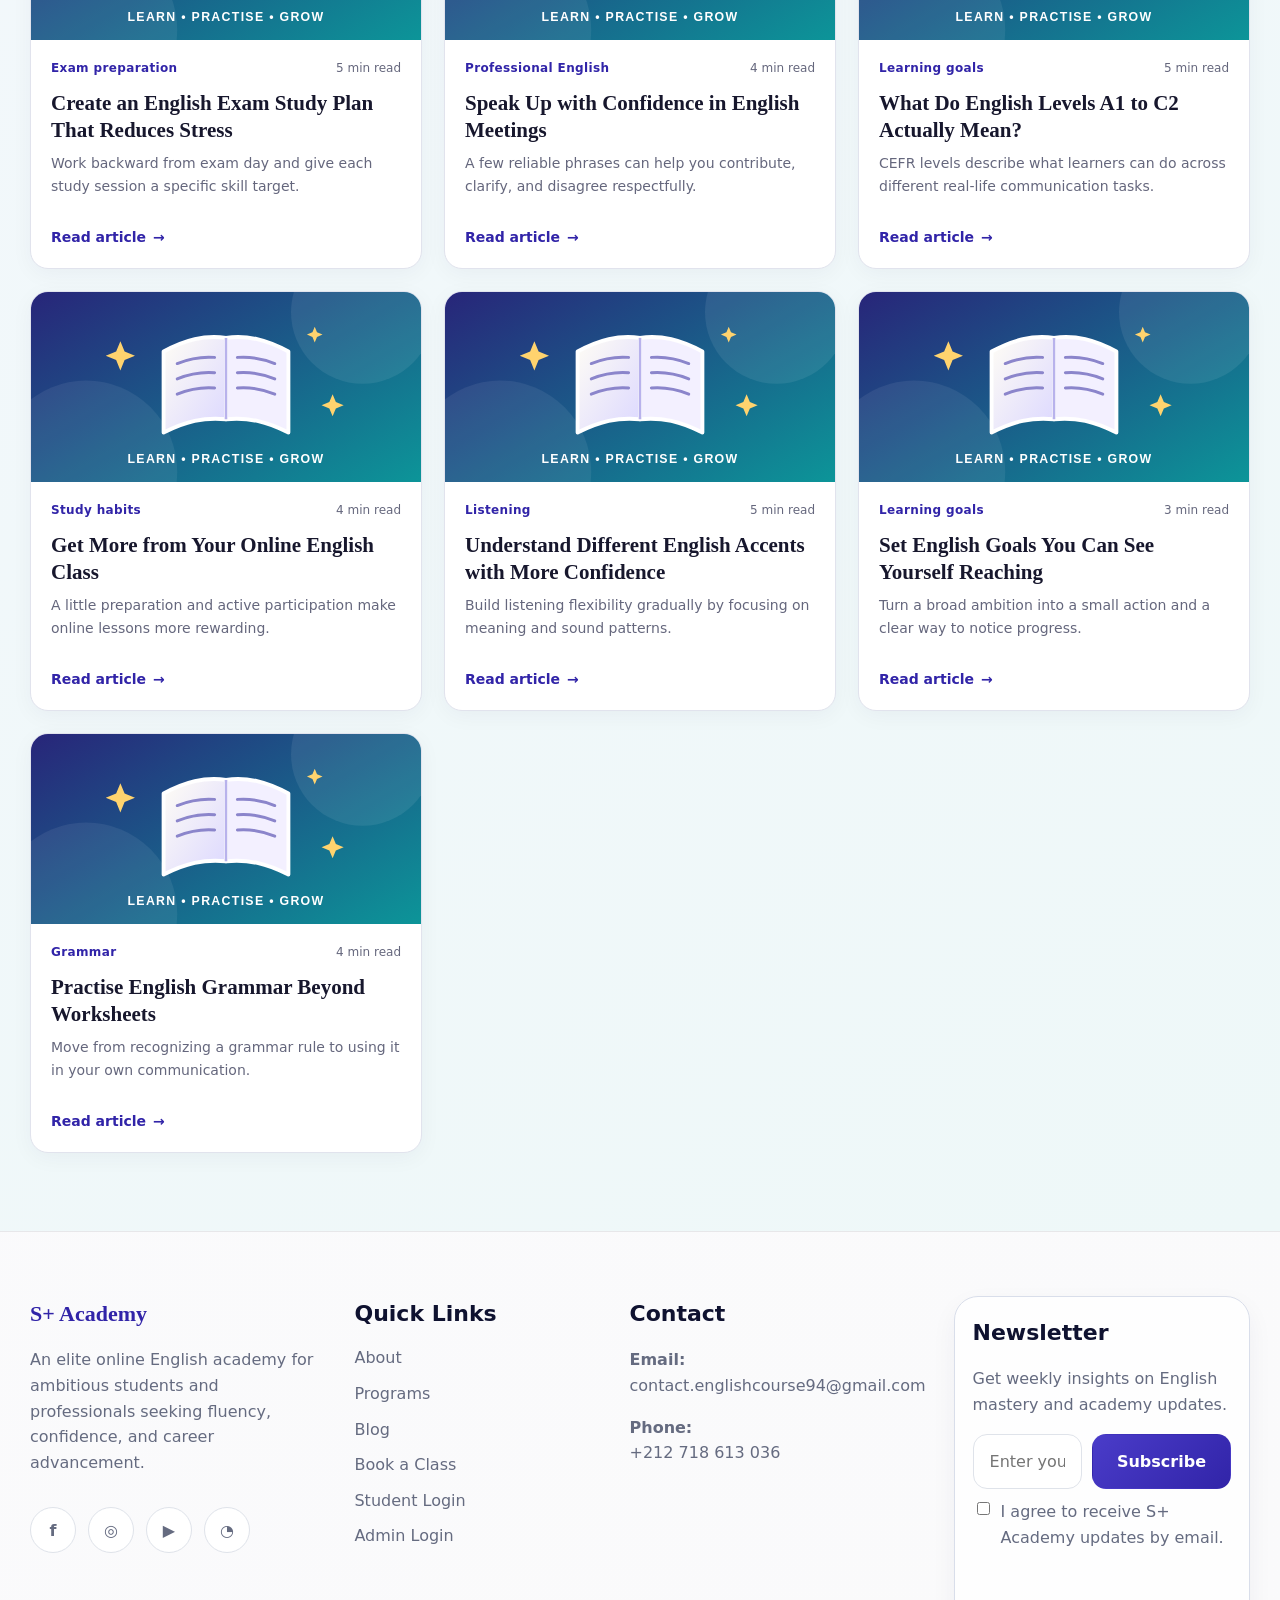
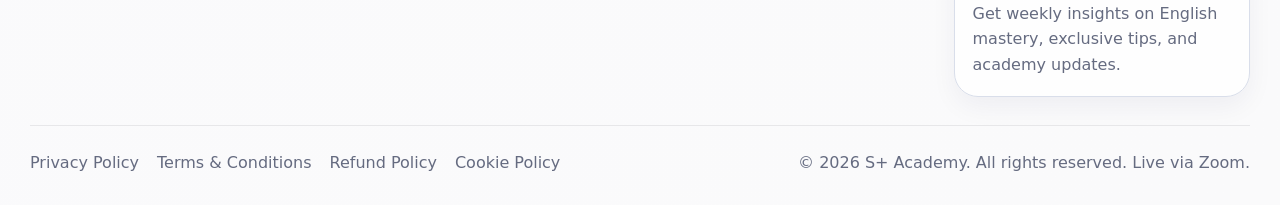
==== commit 96358c96: "Complete academy signup and launch setup Co-authored-by: Copilot <223556219+Copilot@users.noreply.gi" ====
--- a/index.html
+++ b/index.html
@@ -559,17 +559,47 @@
 
     .newsletter-form {
       display: flex;
+      flex-wrap: wrap;
       gap: 10px;
       margin: 14px 0 10px;
     }
 
-    .newsletter-form input {
+    .newsletter-form input[type="email"] {
       flex: 1;
       min-width: 0;
       border-radius: 14px;
       border: 1px solid var(--line);
       padding: 14px 16px;
       background: #fff;
+    }
+
+    .newsletter-consent {
+      display: flex;
+      align-items: flex-start;
+      gap: 8px;
+      width: 100%;
+      margin: 0 0 10px;
+      font-size: 13px;
+    }
+
+    .newsletter-consent input {
+      flex: 0 0 auto;
+      width: auto;
+      margin-top: 3px;
+      padding: 0;
+      border: 0;
+      background: transparent;
+      border-radius: 0;
+    }
+
+    .newsletter-form [data-newsletter-captcha] {
+      width: 100%;
+    }
+
+    .newsletter-message {
+      display: block;
+      min-height: 1.4em;
+      margin-bottom: 8px;
     }
 
     .socials {
@@ -718,7 +748,7 @@
 
       .lang-select,
       .btn,
-      .newsletter-form input {
+      .newsletter-form input[type="email"] {
         width: 100%;
       }
 
@@ -750,9 +780,8 @@
         <a href="#programs" data-i18n="nav.programs">Programs</a>
         <a href="#blog" data-i18n="nav.blog">Blog</a>
         <a href="booking.html" data-i18n="nav.book">Book a Class</a>
-        <a href="teacher-apply.html" data-i18n="nav.apply">Apply</a>
+        <a href="apply.html" data-i18n="nav.apply">Apply</a>
         <a href="student-login.html" data-i18n="nav.studentLogin">Student Login</a>
-        <a href="#payments" data-i18n="nav.payments">Payments</a>
       </nav>
 
       <div class="nav-actions">
@@ -778,7 +807,7 @@
           <p class="lead" data-i18n="hero.text">An elite online English academy for ambitious students and professionals seeking fluency, confidence, and career advancement.</p>
           <p class="sublead" data-i18n="hero.subtext">All programs are delivered live via Zoom, ensuring structured, interactive, and professional learning from anywhere.</p>
           <div class="hero-actions">
-            <a class="btn btn-primary" href="teacher-apply.html" data-i18n="hero.ctaPrimary">Apply Now</a>
+            <a class="btn btn-primary" href="booking.html" data-i18n="hero.ctaPrimary">Apply Now</a>
             <a class="btn btn-outline" href="#programs" data-i18n="hero.ctaSecondary">Explore Programs</a>
             <a class="btn btn-outline" href="student-login.html" data-i18n="nav.studentLogin">Student Login</a>
           </div>
@@ -820,7 +849,7 @@
         <div class="program-grid">
           <article class="card">
             <h3 class="card-title" data-i18n="programs.business.title">Business English</h3>
-            <div class="price">MAD 800<small>$80</small></div>
+            <div class="price">MAD 800<small>$80 <span data-i18n="common.perMonth">per month</span></small></div>
             <p data-i18n="programs.business.text">Master professional communication for executive-level impact in international business environments.</p>
             <div class="pill">✓ <span data-i18n="common.liveZoom">Live via Zoom</span></div>
             <a class="btn btn-primary" href="booking.html" data-i18n="common.enroll">Enroll Now</a>
@@ -828,7 +857,7 @@
 
           <article class="card">
             <h3 class="card-title" data-i18n="programs.exam.title">Exam Preparation</h3>
-            <div class="price">MAD 500<small>$50</small></div>
+            <div class="price">MAD 500<small>$50 <span data-i18n="common.perMonth">per month</span></small></div>
             <p data-i18n="programs.exam.text">Targeted training to excel in major English proficiency exams with proven strategies.</p>
             <div class="pill">✓ <span data-i18n="common.liveZoom">Live via Zoom</span></div>
             <a class="btn btn-primary" href="booking.html" data-i18n="common.enroll">Enroll Now</a>
@@ -836,7 +865,7 @@
 
           <article class="card">
             <h3 class="card-title" data-i18n="programs.day.title">Day-to-Day English</h3>
-            <div class="price">MAD 600<small>$60</small></div>
+            <div class="price">MAD 600<small>$60 <span data-i18n="common.perMonth">per month</span></small></div>
             <p data-i18n="programs.day.text">Build fluency and confidence in everyday conversational English for social and professional contexts.</p>
             <div class="pill">✓ <span data-i18n="common.liveZoom">Live via Zoom</span></div>
             <a class="btn btn-primary" href="booking.html" data-i18n="common.enroll">Enroll Now</a>
@@ -844,7 +873,7 @@
 
           <article class="card">
             <h3 class="card-title" data-i18n="programs.private.title">Private Tutoring</h3>
-            <div class="price">MAD 350<small>$35</small></div>
+            <div class="price">MAD 350<small>$35 <span data-i18n="common.perMonth">per month</span></small></div>
             <p data-i18n="programs.private.text">One-on-one personalized coaching tailored to your specific goals and learning pace.</p>
             <div class="pill">✓ <span data-i18n="common.liveZoom">Live via Zoom</span></div>
             <a class="btn btn-primary" href="booking.html" data-i18n="common.enroll">Enroll Now</a>
@@ -927,8 +956,8 @@
         </div>
 
         <div class="assistant-box">
-          <h3 data-i18n="booking.chatTitle">Interactive Booking Chat</h3>
-          <p data-i18n="booking.chatText">Click the chat button below to start booking with our interactive assistant. Get instant guidance on selecting the perfect program, date, and time.</p>
+          <h3 data-i18n="booking.chatTitle">Book via WhatsApp</h3>
+          <p data-i18n="booking.chatText">Message us on WhatsApp to book your English class. Tell us which program and schedule work for you, and our team will follow up.</p>
           <a class="btn btn-primary" href="https://wa.me/212718613036?text=Hello%20I%20want%20to%20book%20an%20English%20class" target="_blank" rel="noopener" data-i18n="booking.chatBtn">Start Booking Now</a>
         </div>
       </div>
@@ -1010,8 +1039,6 @@
       </div>
     </section>
 
-    <section id="test" class="hidden"></section>
-
     <section id="blog" class="blog-section">
       <div class="container blog-container">
         <div id="blogContent">
@@ -1036,7 +1063,7 @@
         <article class="blog-article-view" id="articleView" hidden></article>
       </div>
     </section>
-    <section id="payments" class="hidden"></section>
+
   </main>
 
   <section id="legalPages" class="legal-wrap hidden">
@@ -1078,10 +1105,16 @@
         <div class="newsletter-box">
           <h4 data-i18n="footer.newsletter">Newsletter</h4>
           <p data-i18n="footer.newsText">Get weekly insights on English mastery and academy updates.</p>
-          <form class="newsletter-form" onsubmit="event.preventDefault(); alert(currentLang === 'ar' ? 'تم الاشتراك بنجاح' : currentLang === 'zh' ? '订阅成功' : 'Subscribed successfully');">
-            <input type="email" required data-i18n-placeholder="footer.emailPlaceholder" placeholder="Enter your email" />
+          <form class="newsletter-form" data-newsletter-form>
+            <input type="email" name="email" required maxlength="254" data-i18n-placeholder="footer.emailPlaceholder" placeholder="Enter your email" />
             <button class="btn btn-primary" type="submit" data-i18n="footer.subscribe">Subscribe</button>
+            <label class="newsletter-consent">
+              <input type="checkbox" name="consent" required />
+              <span data-i18n="footer.newsConsent">I agree to receive S+ Academy updates by email.</span>
+            </label>
+            <div data-newsletter-captcha hidden></div>
           </form>
+          <span class="newsletter-message" data-newsletter-message role="status" aria-live="polite"></span>
           <span data-i18n="footer.newsSub">Get weekly insights on English mastery, exclusive tips, and academy updates.</span>
         </div>
       </div>
@@ -1100,7 +1133,7 @@
 
   <div class="floating-actions">
     <a class="float-btn" href="booking.html" aria-label="Booking chat">◔</a>
-    <a class="float-btn" href="teacher-apply.html" aria-label="Teacher application chat">✉</a>
+    <a class="float-btn" href="teacher-apply.html" aria-label="Apply to teach at S+ Academy">✉</a>
   </div>
 
   <script>
@@ -1118,7 +1151,7 @@
           private: { title: 'Private Tutoring', text: 'One-on-one personalized coaching tailored to your specific goals and learning pace.' },
           speaking: { title: 'Speaking Classes', price: 'Contact for pricing', text: 'Specialized focus on developing confident, articulate English speaking skills in group settings.' }
         },
-        common: { liveZoom: 'Live via Zoom', enroll: 'Enroll Now' },
+        common: { liveZoom: 'Live via Zoom', enroll: 'Enroll Now', perMonth: 'per month' },
         why: {
           eyebrow: 'Our Distinction', title: 'Why Choose S+ Academy', text: 'We combine international teaching standards with personalized coaching to deliver exceptional results.',
           f1: { title: 'Executive-level Communication Training', text: 'International standards designed for ambitious professionals seeking career advancement.' },
@@ -1133,7 +1166,7 @@
           s1: { title: 'Choose Your Program', text: 'Select from our curated courses' },
           s2: { title: 'Pick Your Time', text: 'Select your preferred date & time' },
           s3: { title: 'Get Confirmation', text: 'Receive your PDF with reference number' },
-          chatTitle: 'Interactive Booking Chat', chatText: 'Click the chat button below to start booking with our interactive assistant. Get instant guidance on selecting the perfect program, date, and time.', chatBtn: 'Start Booking Now'
+          chatTitle: 'Book via WhatsApp', chatText: 'Message us on WhatsApp to book your English class. Tell us which program and schedule work for you, and our team will follow up.', chatBtn: 'Book on WhatsApp'
         },
         apply: {
           eyebrow: 'Ready to Transform', title: 'Apply & Secure Your Seat', text: 'Limited seats per group. Submit your application to secure your spot. Our team will send you confirmation details with Zoom access information.',
@@ -1155,7 +1188,7 @@
         },
         footer: {
           about: 'An elite online English academy for ambitious students and professionals seeking fluency, confidence, and career advancement.',
-          quick: 'Quick Links', contact: 'Contact', email: 'Email:', phone: 'Phone:', newsletter: 'Newsletter', newsText: 'Get weekly insights on English mastery and academy updates.', emailPlaceholder: 'Enter your email', subscribe: 'Subscribe', newsSub: 'Get weekly insights on English mastery, exclusive tips, and academy updates.', privacy: 'Privacy Policy', terms: 'Terms & Conditions', refund: 'Refund Policy', cookies: 'Cookie Policy', copy: '© 2026 S+ Academy. All rights reserved. Live via Zoom.'
+          quick: 'Quick Links', contact: 'Contact', email: 'Email:', phone: 'Phone:', newsletter: 'Newsletter', newsText: 'Get weekly insights on English mastery and academy updates.', emailPlaceholder: 'Enter your email', subscribe: 'Subscribe', newsConsent: 'I agree to receive S+ Academy updates by email.', newsSub: 'Get weekly insights on English mastery, exclusive tips, and academy updates.', privacy: 'Privacy Policy', terms: 'Terms & Conditions', refund: 'Refund Policy', cookies: 'Cookie Policy', copy: '© 2026 S+ Academy. All rights reserved. Live via Zoom.'
         },
         test: {
           eyebrow: 'Placement Test', title: 'Test Your English Level', text: 'Take one of our 10 quiz versions to estimate your level from A1 to C2. Each attempt selects a quiz randomly and shows your final level instantly.',
@@ -1179,7 +1212,7 @@
           private: { title: 'Cours particuliers', text: 'Un accompagnement personnalisé en individuel, adapté à vos objectifs et à votre rythme.' },
           speaking: { title: 'Cours de conversation', price: 'Contactez-nous pour les tarifs', text: 'Un travail spécialisé pour développer une expression orale claire, fluide et confiante.' }
         },
-        common: { liveZoom: 'En direct via Zoom', enroll: 'S’inscrire maintenant' },
+        common: { liveZoom: 'En direct via Zoom', enroll: 'S’inscrire maintenant', perMonth: 'par mois' },
         why: {
           eyebrow: 'Notre distinction', title: 'Pourquoi choisir S+ Academy', text: 'Nous combinons des standards d’enseignement internationaux avec un accompagnement personnalisé pour offrir des résultats exceptionnels.',
           f1: { title: 'Communication professionnelle avancée', text: 'Des standards internationaux conçus pour les professionnels ambitieux qui souhaitent progresser.' },
@@ -1194,7 +1227,7 @@
           s1: { title: 'Choisir un programme', text: 'Sélectionnez parmi nos programmes premium' },
           s2: { title: 'Choisir l’horaire', text: 'Sélectionnez la date et l’heure qui vous conviennent' },
           s3: { title: 'Recevoir la confirmation', text: 'Recevez votre PDF avec numéro de référence' },
-          chatTitle: 'Assistant de réservation interactif', chatText: 'Cliquez sur le bouton ci-dessous pour commencer votre réservation avec notre assistant interactif. Recevez une aide instantanée pour choisir le bon programme, la bonne date et le bon horaire.', chatBtn: 'Réserver maintenant'
+          chatTitle: 'Réserver via WhatsApp', chatText: 'Écrivez-nous sur WhatsApp pour réserver votre cours d’anglais. Indiquez le programme et l’horaire qui vous conviennent, et notre équipe vous répondra.', chatBtn: 'Réserver sur WhatsApp'
         },
         apply: {
           eyebrow: 'Prêt à transformer votre avenir', title: 'Postulez et réservez votre place', text: 'Les places sont limitées dans chaque groupe. Envoyez votre demande pour réserver votre place. Notre équipe vous transmettra votre confirmation avec les informations d’accès Zoom.',
@@ -1216,7 +1249,7 @@
         },
         footer: {
           about: 'Une académie d’anglais en ligne premium pour les étudiants ambitieux et les professionnels qui visent l’aisance, la confiance et l’évolution de carrière.',
-          quick: 'Liens rapides', contact: 'Contact', email: 'E-mail :', phone: 'Téléphone :', newsletter: 'Newsletter', newsText: 'Recevez chaque semaine des conseils sur la maîtrise de l’anglais et les actualités de l’académie.', emailPlaceholder: 'Entrez votre e-mail', subscribe: 'S’abonner', newsSub: 'Recevez des conseils exclusifs, des mises à jour et des contenus utiles chaque semaine.', privacy: 'Politique de confidentialité', terms: 'Conditions générales', refund: 'Politique de remboursement', cookies: 'Politique de cookies', copy: '© 2026 S+ Academy. Tous droits réservés. En direct via Zoom.'
+          quick: 'Liens rapides', contact: 'Contact', email: 'E-mail :', phone: 'Téléphone :', newsletter: 'Newsletter', newsText: 'Recevez chaque semaine des conseils sur la maîtrise de l’anglais et les actualités de l’académie.', emailPlaceholder: 'Entrez votre e-mail', subscribe: 'S’abonner', newsConsent: 'J’accepte de recevoir par e-mail les actualités de S+ Academy.', newsSub: 'Recevez des conseils exclusifs, des mises à jour et des contenus utiles chaque semaine.', privacy: 'Politique de confidentialité', terms: 'Conditions générales', refund: 'Politique de remboursement', cookies: 'Politique de cookies', copy: '© 2026 S+ Academy. Tous droits réservés. En direct via Zoom.'
         },
         test: {
           eyebrow: 'Test de niveau', title: 'Testez votre niveau d’anglais', text: 'Passez l’une de nos 10 versions de quiz pour estimer votre niveau de A1 à C2. Chaque tentative sélectionne un quiz aléatoire et affiche votre résultat immédiatement.',
@@ -1240,7 +1273,7 @@
           private: { title: 'Tutoría privada', text: 'Acompañamiento personalizado uno a uno, adaptado a tus metas y ritmo de aprendizaje.' },
           speaking: { title: 'Clases de conversación', price: 'Consultar precio', text: 'Enfoque especializado para desarrollar una expresión oral segura, clara y fluida en inglés.' }
         },
-        common: { liveZoom: 'En vivo por Zoom', enroll: 'Inscribirse ahora' },
+        common: { liveZoom: 'En vivo por Zoom', enroll: 'Inscribirse ahora', perMonth: 'al mes' },
         why: {
           eyebrow: 'Nuestra diferencia', title: 'Por qué elegir S+ Academy', text: 'Combinamos estándares internacionales de enseñanza con acompañamiento personalizado para ofrecer resultados excepcionales.',
           f1: { title: 'Comunicación profesional avanzada', text: 'Estándares internacionales diseñados para profesionales ambiciosos que buscan avanzar en su carrera.' },
@@ -1255,7 +1288,7 @@
           s1: { title: 'Elegir programa', text: 'Selecciona entre nuestros programas premium' },
           s2: { title: 'Elegir horario', text: 'Selecciona la fecha y la hora que prefieras' },
           s3: { title: 'Recibir confirmación', text: 'Recibe tu PDF con número de referencia' },
-          chatTitle: 'Asistente interactivo de reservas', chatText: 'Haz clic en el botón de abajo para comenzar tu reserva con nuestro asistente interactivo. Recibe ayuda inmediata para elegir el programa, la fecha y la hora ideales.', chatBtn: 'Reservar ahora'
+          chatTitle: 'Reserva por WhatsApp', chatText: 'Escríbenos por WhatsApp para reservar tu clase de inglés. Indícanos el programa y el horario que prefieres y nuestro equipo te responderá.', chatBtn: 'Reservar por WhatsApp'
         },
         apply: {
           eyebrow: 'Listo para transformar tu futuro', title: 'Aplica y asegura tu plaza', text: 'Las plazas por grupo son limitadas. Envía tu solicitud para asegurar tu lugar. Nuestro equipo te enviará la confirmación con los detalles de acceso a Zoom.',
@@ -1277,7 +1310,7 @@
         },
         footer: {
           about: 'Una academia de inglés online premium para estudiantes ambiciosos y profesionales que buscan fluidez, confianza y crecimiento profesional.',
-          quick: 'Enlaces rápidos', contact: 'Contacto', email: 'Correo:', phone: 'Teléfono:', newsletter: 'Boletín', newsText: 'Recibe consejos semanales sobre dominio del inglés y novedades de la academia.', emailPlaceholder: 'Introduce tu correo', subscribe: 'Suscribirse', newsSub: 'Recibe consejos exclusivos, actualizaciones y contenido útil cada semana.', privacy: 'Política de privacidad', terms: 'Términos y condiciones', refund: 'Política de reembolso', cookies: 'Política de cookies', copy: '© 2026 S+ Academy. Todos los derechos reservados. En vivo por Zoom.'
+          quick: 'Enlaces rápidos', contact: 'Contacto', email: 'Correo:', phone: 'Teléfono:', newsletter: 'Boletín', newsText: 'Recibe consejos semanales sobre dominio del inglés y novedades de la academia.', emailPlaceholder: 'Introduce tu correo', subscribe: 'Suscribirse', newsConsent: 'Acepto recibir novedades de S+ Academy por correo electrónico.', newsSub: 'Recibe consejos exclusivos, actualizaciones y contenido útil cada semana.', privacy: 'Política de privacidad', terms: 'Términos y condiciones', refund: 'Política de reembolso', cookies: 'Política de cookies', copy: '© 2026 S+ Academy. Todos los derechos reservados. En vivo por Zoom.'
         },
         test: {
           eyebrow: 'Prueba de nivel', title: 'Prueba tu nivel de inglés', text: 'Haz una de nuestras 10 versiones de cuestionario para estimar tu nivel de A1 a C2. Cada intento selecciona un cuestionario aleatorio y muestra tu resultado al instante.',
@@ -1301,7 +1334,7 @@
           private: { title: 'Aulas particulares', text: 'Acompanhamento individual personalizado, ajustado aos seus objetivos e ritmo de aprendizagem.' },
           speaking: { title: 'Aulas de conversação', price: 'Preço sob consulta', text: 'Foco especializado no desenvolvimento de uma fala em inglês confiante, clara e articulada.' }
         },
-        common: { liveZoom: 'Ao vivo via Zoom', enroll: 'Matricular-se agora' },
+        common: { liveZoom: 'Ao vivo via Zoom', enroll: 'Matricular-se agora', perMonth: 'por mês' },
         why: {
           eyebrow: 'Nosso diferencial', title: 'Por que escolher a S+ Academy', text: 'Combinamos padrões internacionais de ensino com acompanhamento personalizado para entregar resultados excepcionais.',
           f1: { title: 'Treinamento avançado de comunicação', text: 'Padrões internacionais pensados para profissionais ambiciosos que buscam crescimento na carreira.' },
@@ -1316,7 +1349,7 @@
           s1: { title: 'Escolher programa', text: 'Selecione entre nossos programas premium' },
           s2: { title: 'Escolher horário', text: 'Selecione a data e o horário desejados' },
           s3: { title: 'Receber confirmação', text: 'Receba seu PDF com número de referência' },
-          chatTitle: 'Assistente interativo de reservas', chatText: 'Clique no botão abaixo para começar sua reserva com nosso assistente interativo. Receba orientação imediata para escolher o programa, a data e o horário ideais.', chatBtn: 'Reservar agora'
+          chatTitle: 'Reserve pelo WhatsApp', chatText: 'Fale conosco pelo WhatsApp para reservar sua aula de inglês. Informe o programa e o horário desejados e nossa equipe responderá.', chatBtn: 'Reservar pelo WhatsApp'
         },
         apply: {
           eyebrow: 'Pronto para transformar seu futuro', title: 'Candidate-se e garanta sua vaga', text: 'As vagas por grupo são limitadas. Envie sua candidatura para garantir seu lugar. Nossa equipe enviará sua confirmação com os detalhes de acesso ao Zoom.',
@@ -1338,7 +1371,7 @@
         },
         footer: {
           about: 'Uma academia premium de inglês online para estudantes ambiciosos e profissionais que buscam fluência, confiança e crescimento profissional.',
-          quick: 'Links rápidos', contact: 'Contato', email: 'E-mail:', phone: 'Telefone:', newsletter: 'Newsletter', newsText: 'Receba insights semanais sobre domínio do inglês e novidades da academia.', emailPlaceholder: 'Digite seu e-mail', subscribe: 'Inscrever-se', newsSub: 'Receba dicas exclusivas, atualizações e conteúdos úteis toda semana.', privacy: 'Política de Privacidade', terms: 'Termos e Condições', refund: 'Política de Reembolso', cookies: 'Política de Cookies', copy: '© 2026 S+ Academy. Todos os direitos reservados. Ao vivo via Zoom.'
+          quick: 'Links rápidos', contact: 'Contato', email: 'E-mail:', phone: 'Telefone:', newsletter: 'Newsletter', newsText: 'Receba insights semanais sobre domínio do inglês e novidades da academia.', emailPlaceholder: 'Digite seu e-mail', subscribe: 'Inscrever-se', newsConsent: 'Aceito receber atualizações da S+ Academy por e-mail.', newsSub: 'Receba dicas exclusivas, atualizações e conteúdos úteis toda semana.', privacy: 'Política de Privacidade', terms: 'Termos e Condições', refund: 'Política de Reembolso', cookies: 'Política de Cookies', copy: '© 2026 S+ Academy. Todos os direitos reservados. Ao vivo via Zoom.'
         },
         test: {
           eyebrow: 'Teste de nivelamento', title: 'Teste seu nível de inglês', text: 'Faça uma das nossas 10 versões de quiz para estimar seu nível de A1 a C2. Cada tentativa seleciona um quiz aleatório e mostra o resultado instantaneamente.',
@@ -1362,7 +1395,7 @@
           private: { title: '一对一辅导', text: '个性化的一对一英语辅导，根据您的学习目标和节奏量身定制。' },
           speaking: { title: '口语课程', price: '价格请咨询', text: '专注提升英语口语表达能力，在真实交流环境中建立自信并提高流利度。' }
         },
-        common: { liveZoom: 'Zoom 直播课程', enroll: '立即报名' },
+        common: { liveZoom: 'Zoom 直播课程', enroll: '立即报名', perMonth: '每月' },
         why: {
           eyebrow: '我们的优势', title: '为什么选择 S+ 英语学院', text: '我们将国际教学标准与个性化辅导相结合，帮助学员取得卓越的学习成果。',
           f1: { title: '高阶商务沟通培训', text: '专为希望提升职业发展的专业人士设计，符合国际教学标准。' },
@@ -1377,7 +1410,7 @@
           s1: { title: '选择课程', text: '从我们的精选课程中选择' },
           s2: { title: '选择时间', text: '选择您希望的日期和时间' },
           s3: { title: '获取确认', text: '获取包含参考编号的确认 PDF' },
-          chatTitle: '智能预约助手', chatText: '点击下方按钮，通过我们的智能助手开始预约。在轻松的对话中获得即时指导，帮助您选择最适合的课程、日期和时间。', chatBtn: '立即预约'
+          chatTitle: '通过 WhatsApp 预约', chatText: '通过 WhatsApp 联系我们预订英语课程。请告知您选择的课程和时间，我们的团队会与您联系。', chatBtn: '通过 WhatsApp 预约'
         },
         apply: {
           eyebrow: '准备开启改变', title: '申请并保留您的席位', text: '每个班级席位有限。提交申请以保留您的席位。我们的团队将发送确认详细信息和 Zoom 访问信息。',
@@ -1399,7 +1432,7 @@
         },
         footer: {
           about: '一所高端在线英语学院，专为有抱负的学生和专业人士打造，帮助他们提升流利度、自信心与职业发展。',
-          quick: '快速链接', contact: '联系方式', email: '电子邮箱：', phone: '电话：', newsletter: '订阅简报', newsText: '获取每周英语提升建议和学院最新动态。', emailPlaceholder: '输入您的邮箱', subscribe: '订阅', newsSub: '获取独家技巧、更新资讯和英语学习内容。', privacy: '隐私政策', terms: '条款与条件', refund: '退款政策', cookies: 'Cookie 政策', copy: '© 2026 S+ Academy。保留所有权利。课程通过 Zoom 直播。'
+          quick: '快速链接', contact: '联系方式', email: '电子邮箱：', phone: '电话：', newsletter: '订阅简报', newsText: '获取每周英语提升建议和学院最新动态。', emailPlaceholder: '输入您的邮箱', subscribe: '订阅', newsConsent: '我同意通过电子邮件接收 S+ Academy 的动态。', newsSub: '获取独家技巧、更新资讯和英语学习内容。', privacy: '隐私政策', terms: '条款与条件', refund: '退款政策', cookies: 'Cookie 政策', copy: '© 2026 S+ Academy。保留所有权利。课程通过 Zoom 直播。'
         },
         test: {
           eyebrow: '分级测试', title: '测试您的英语水平', text: '参加我们的 10 套随机测验之一，快速估算您的英语水平（A1 至 C2）。每次开始都会随机抽取一套题，完成后立即显示等级结果。',
@@ -1423,7 +1456,7 @@
           private: { title: 'التدريب الفردي', text: 'توجيه شخصي واحد لواحد وفق أهدافك الخاصة وسرعة تعلمك.' },
           speaking: { title: 'دروس المحادثة', price: 'تواصل معنا لمعرفة السعر', text: 'تركيز خاص على تنمية مهارات التحدث الواثق والواضح باللغة الإنجليزية في بيئة جماعية.' }
         },
-        common: { liveZoom: 'مباشر عبر Zoom', enroll: 'سجل الآن' },
+        common: { liveZoom: 'مباشر عبر Zoom', enroll: 'سجل الآن', perMonth: 'شهريًا' },
         why: {
           eyebrow: 'تميزنا', title: 'لماذا تختار أكاديمية +S؟', text: 'لأننا نزاوج بين صرامة المعايير ودفء التوجيه الشخصي لنمنحك علمًا راسخًا وصوتًا حاضرًا وخطوة أكثر ثقة في دربك المهني.',
           f1: { title: 'تدريب على التواصل المهني الرفيع', text: 'معايير دولية مصممة للمهنيين الطموحين الساعين إلى التقدم المهني.' },
@@ -1438,7 +1471,7 @@
           s1: { title: 'اختر البرنامج', text: 'اختر من بين برامجنا المتميزة' },
           s2: { title: 'اختر الوقت', text: 'حدد التاريخ والوقت المناسبين لك' },
           s3: { title: 'استلم التأكيد', text: 'احصل على ملف PDF مع رقم المرجع' },
-          chatTitle: 'مساعد الحجز التفاعلي', chatText: 'اضغط على الزر أدناه لبدء الحجز باستخدام مساعدنا التفاعلي. ستحصل على إرشاد فوري لاختيار البرنامج والتاريخ والوقت المناسبين لك.', chatBtn: 'ابدأ الحجز الآن'
+          chatTitle: 'احجز عبر واتساب', chatText: 'راسلنا عبر واتساب لحجز درسك في الإنجليزية. أخبرنا بالبرنامج والوقت المناسبين لك، وسيتواصل معك فريقنا.', chatBtn: 'احجز عبر واتساب'
         },
         apply: {
           eyebrow: 'مستعد للتحول', title: 'قدّم طلبك واحجز مقعدك', text: 'المقاعد محدودة في كل مجموعة. قدّم طلبك الآن لتأمين مكانك. سيرسل لك فريقنا تفاصيل التأكيد ومعلومات الدخول إلى Zoom.',
@@ -1460,7 +1493,7 @@
         },
         footer: {
           about: 'أكاديمية إنجليزية راقية عبر الإنترنت للطلاب الطموحين والمهنيين الساعين إلى الطلاقة والثقة والتقدم الوظيفي.',
-          quick: 'روابط سريعة', contact: 'تواصل معنا', email: 'البريد الإلكتروني:', phone: 'الهاتف:', newsletter: 'النشرة البريدية', newsText: 'احصل على نصائح أسبوعية لإتقان الإنجليزية وآخر أخبار الأكاديمية.', emailPlaceholder: 'أدخل بريدك الإلكتروني', subscribe: 'اشترك', newsSub: 'احصل على نصائح حصرية وتحديثات ومحتوى مفيد كل أسبوع.', privacy: 'سياسة الخصوصية', terms: 'الشروط والأحكام', refund: 'سياسة الاسترجاع', cookies: 'سياسة ملفات تعريف الارتباط', copy: '© 2026 أكاديمية +S. جميع الحقوق محفوظة. مباشر عبر Zoom.'
+          quick: 'روابط سريعة', contact: 'تواصل معنا', email: 'البريد الإلكتروني:', phone: 'الهاتف:', newsletter: 'النشرة البريدية', newsText: 'احصل على نصائح أسبوعية لإتقان الإنجليزية وآخر أخبار الأكاديمية.', emailPlaceholder: 'أدخل بريدك الإلكتروني', subscribe: 'اشترك', newsConsent: 'أوافق على تلقي تحديثات S+ Academy عبر البريد الإلكتروني.', newsSub: 'احصل على نصائح حصرية وتحديثات ومحتوى مفيد كل أسبوع.', privacy: 'سياسة الخصوصية', terms: 'الشروط والأحكام', refund: 'سياسة الاسترجاع', cookies: 'سياسة ملفات تعريف الارتباط', copy: '© 2026 أكاديمية +S. جميع الحقوق محفوظة. مباشر عبر Zoom.'
         },
         test: {
           eyebrow: 'اختبار تحديد المستوى', title: 'اختبر مستواك في اللغة الإنجليزية', text: 'اخضع لواحد من 10 اختبارات قصيرة لتقدير مستواك من A1 إلى C2. في كل مرة يبدأ اختبار جديد يتم اختيار نموذج عشوائي وتظهر النتيجة النهائية فورًا.',
@@ -1651,6 +1684,7 @@
     document.getElementById('languageSelect').value = savedLang;
     applyTranslations(savedLang);
   </script>
+  <script type="module" src="js/newsletter.js"></script>
   <script src="js/blog.js" defer></script>
 </body>
 </html>
